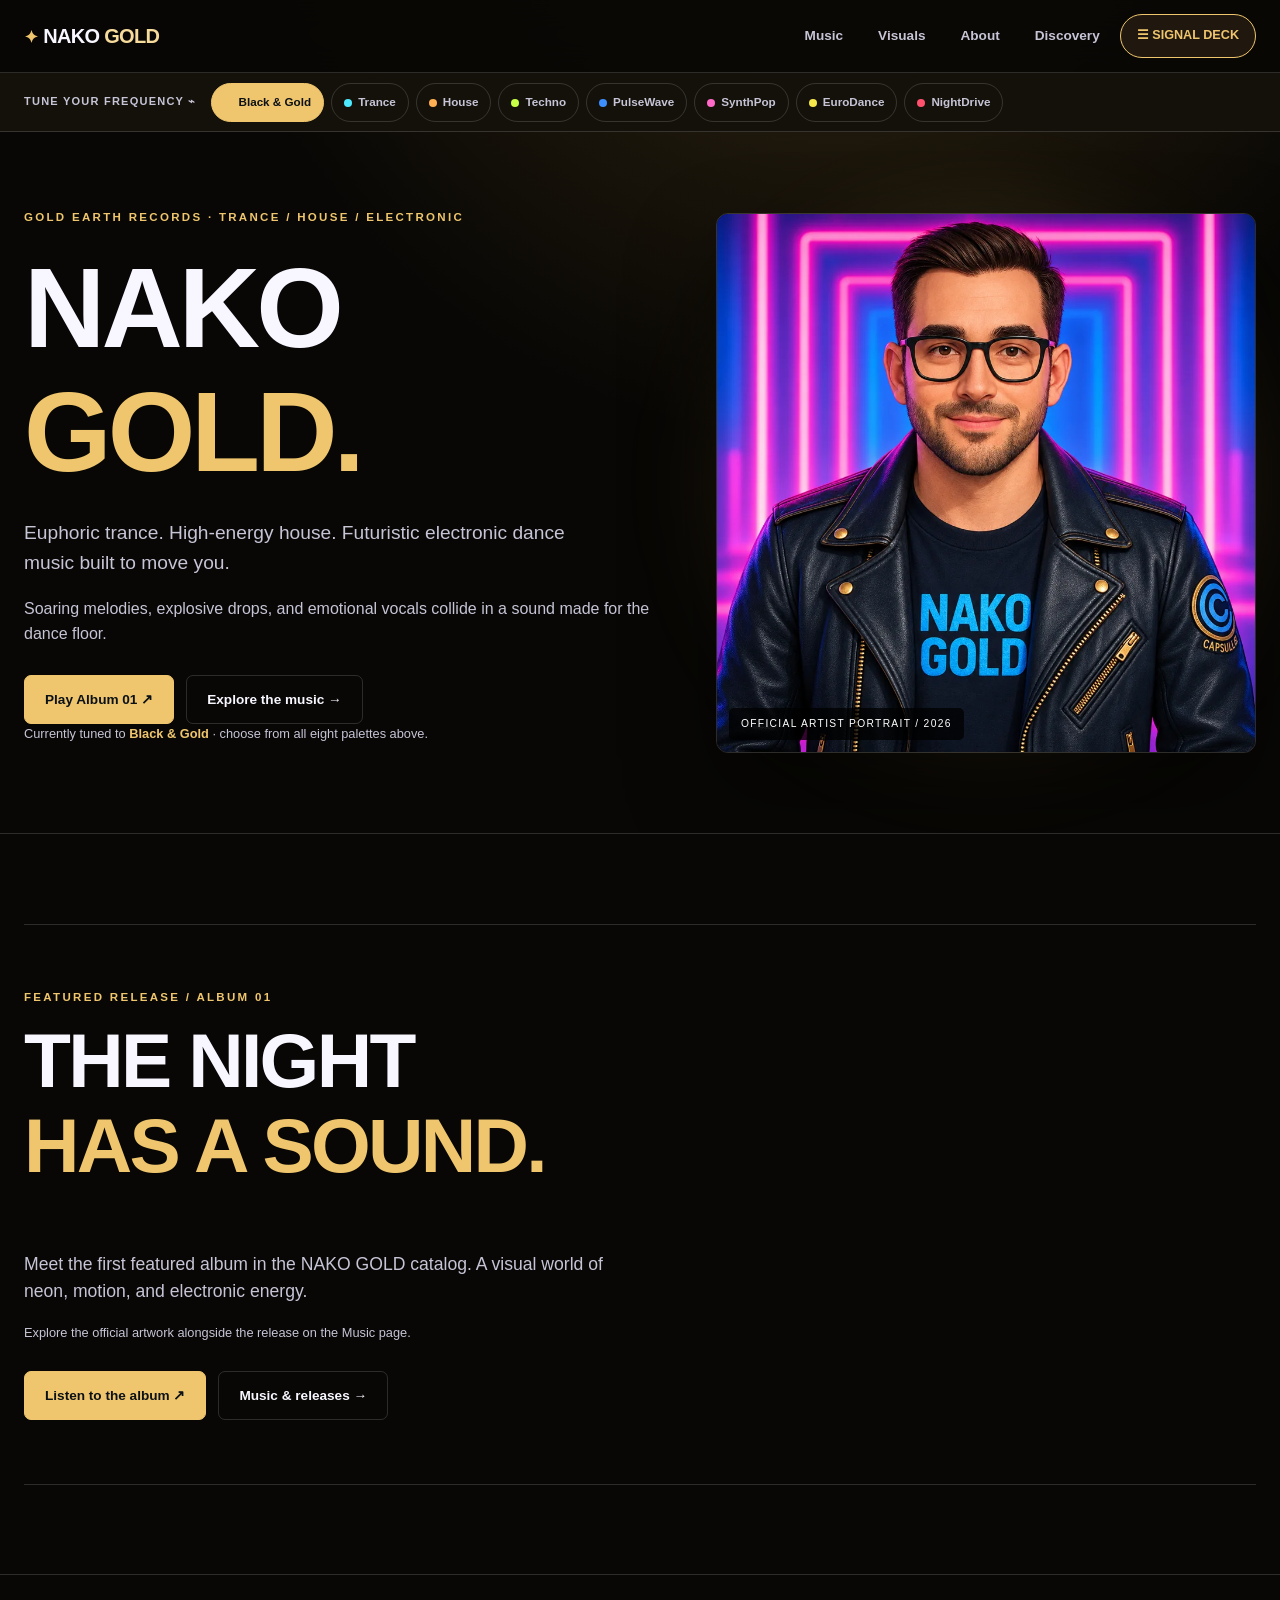
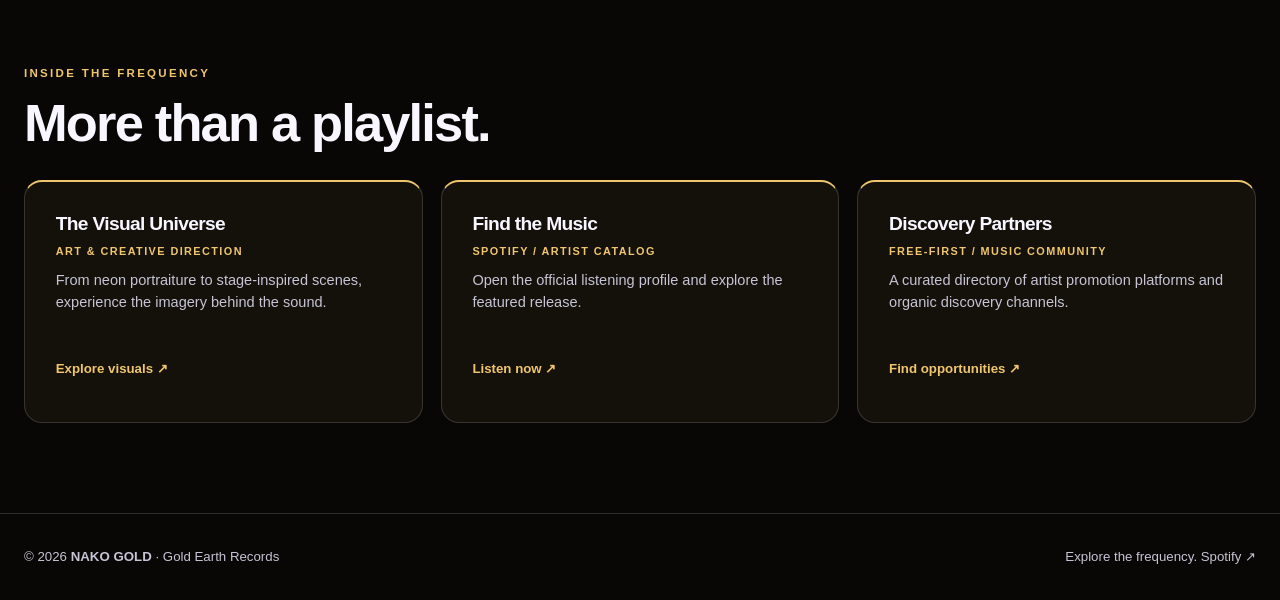
==== index.html @ 5522f454 "Fix V2 prior default theme migration on index.html" ====
<!doctype html><html lang="en" data-theme="gold"><head><meta charset="utf-8"><meta name="viewport" content="width=device-width,initial-scale=1"><meta name="theme-color" content="#070711"><meta name="description" content="Euphoric trance, high-energy house, and immersive electronic dance music from NAKO GOLD / Gold Earth Records. Listen to Album 01 and explore the artist."><meta name="author" content="NAKO GOLD · Gold Earth Records"><meta name="keywords" content="NAKO GOLD, electronic dance music, trance, house music, EDM, euphoric trance, dance music, Gold Earth Records"><title>NAKO GOLD | Trance, House & Electronic Dance Music</title><link rel="canonical" href="https://sukonik.github.io/nakogold/"><meta property="og:type" content="website"><meta property="og:site_name" content="NAKO GOLD"><meta property="og:title" content="NAKO GOLD | Trance, House & Electronic Dance Music"><meta property="og:description" content="Euphoric trance, high-energy house, and immersive electronic dance music from NAKO GOLD / Gold Earth Records. Listen to Album 01 and explore the artist."><meta property="og:image" content="https://sukonik.github.io/nakogold/assets/images/art/album-01-car.webp"><meta property="og:url" content="https://sukonik.github.io/nakogold/"><meta name="twitter:card" content="summary_large_image"><meta name="twitter:title" content="NAKO GOLD | Trance, House & Electronic Dance Music"><meta name="twitter:description" content="Euphoric trance, high-energy house, and immersive electronic dance music from NAKO GOLD / Gold Earth Records. Listen to Album 01 and explore the artist."><meta name="twitter:image" content="https://sukonik.github.io/nakogold/assets/images/art/album-01-car.webp"><link rel="icon" type="image/webp" href="assets/images/logos/nako-gold-24k.webp"><link rel="stylesheet" href="assets/site.css"><script>(function(){try{var t=localStorage.getItem("nako-theme");if(t==="trance"&&!localStorage.getItem("nako-gold-default-v201")){t="gold";localStorage.setItem("nako-theme","gold")}localStorage.setItem("nako-gold-default-v201","1");if(["gold","trance","house","techno","pulsewave","synthpop","eurodance","nightdrive"].includes(t))document.documentElement.dataset.theme=t}catch(e){}})();</script><script type="application/ld+json">{"@context":"https://schema.org","@type":"MusicGroup","name":"NAKO GOLD","alternateName":"Nako Gold","description":"NAKO GOLD blends euphoric trance, high-energy house, hard-hitting EDM, futuristic synths, explosive drops and emotional vocals.","genre":["Trance","House","Electronic Dance Music","Techno","Eurodance"],"url":"https://sukonik.github.io/nakogold/","image":"https://sukonik.github.io/nakogold/assets/images/nako-gold/artist-portrait.webp","sameAs":["https://open.spotify.com/artist/6n4s5S0cGiMsW4oJvIwU2L"]}</script><noscript><style>.frequency-bar,.deck-toggle{display:none!important}@media(max-width:730px){.header-inner{flex-wrap:wrap;padding:12px 0}.nav{display:flex!important;width:100%;justify-content:space-between;flex-wrap:wrap}.nav a{min-height:44px}}</style></noscript></head><body><a class="skip-link" href="#main">Skip to content</a><header class="header"><div class="container header-inner"><a class="brand" href="index.html" aria-label="Nako Gold home"><span class="brand-mark" aria-hidden="true">✦</span>NAKO <b>GOLD</b></a><nav class="nav" aria-label="Primary"><a href="music.html">Music</a><a href="visuals.html">Visuals</a><a href="about.html">About</a><a href="marketing.html">Discovery</a></nav><button class="deck-toggle" type="button" data-open-portal aria-label="Open Signal Deck site menu" aria-controls="signal-portal" aria-expanded="false">☰ <span class="hide-mobile">SIGNAL DECK</span><span class="sr-only"> menu</span></button></div></header><div class="frequency-bar"><div class="container frequency-inner"><span class="frequency-label">Tune your frequency <span aria-hidden="true">⌁</span></span><div class="theme-rail" role="group" aria-label="Choose music color theme"><button type="button" class="theme-choice" data-theme-choice="gold" aria-pressed="true" style="--swatch:#efc66d" title="Switch to Black & Gold color theme"><i aria-hidden="true"></i>Black & Gold</button><button type="button" class="theme-choice" data-theme-choice="trance" aria-pressed="false" style="--swatch:#4deaff" title="Switch to Trance color theme"><i aria-hidden="true"></i>Trance</button><button type="button" class="theme-choice" data-theme-choice="house" aria-pressed="false" style="--swatch:#ffb052" title="Switch to House color theme"><i aria-hidden="true"></i>House</button><button type="button" class="theme-choice" data-theme-choice="techno" aria-pressed="false" style="--swatch:#c6ff45" title="Switch to Techno color theme"><i aria-hidden="true"></i>Techno</button><button type="button" class="theme-choice" data-theme-choice="pulsewave" aria-pressed="false" style="--swatch:#3d8fff" title="Switch to PulseWave color theme"><i aria-hidden="true"></i>PulseWave</button><button type="button" class="theme-choice" data-theme-choice="synthpop" aria-pressed="false" style="--swatch:#ff69c8" title="Switch to SynthPop color theme"><i aria-hidden="true"></i>SynthPop</button><button type="button" class="theme-choice" data-theme-choice="eurodance" aria-pressed="false" style="--swatch:#f6e84b" title="Switch to EuroDance color theme"><i aria-hidden="true"></i>EuroDance</button><button type="button" class="theme-choice" data-theme-choice="nightdrive" aria-pressed="false" style="--swatch:#ff516e" title="Switch to NightDrive color theme"><i aria-hidden="true"></i>NightDrive</button></div></div></div>
<div class="portal" id="signal-portal" role="dialog" aria-modal="true" aria-hidden="true" aria-labelledby="portal-title" hidden><div class="container"><div class="portal-head"><span class="brand"><span class="brand-mark" aria-hidden="true">✦</span>NAKO <b>GOLD</b> <span class="smallcaps">/ Signal Deck</span></span><button type="button" class="portal-close" data-close-portal aria-label="Close site menu">✕</button></div><div class="portal-layout"><div><p class="kicker" id="portal-title">Select a destination</p><div class="portal-list"><a href="index.html"><span>01 /</span> Home</a><a href="music.html"><span>02 /</span> Music</a><a href="visuals.html"><span>03 /</span> Visuals</a><a href="about.html"><span>04 /</span> About</a><a href="marketing.html"><span>05 /</span> Discovery</a></div><p class="portal-theme-note">CURRENT FREQUENCY: <strong class="accent" data-current-theme>Black & Gold</strong> · choose another sound palette below.</p><div class="theme-rail" role="group" aria-label="Music color theme in menu"><button type="button" class="theme-choice" data-theme-choice="gold" aria-pressed="true" style="--swatch:#efc66d" title="Switch to Black & Gold color theme"><i aria-hidden="true"></i>Black & Gold</button><button type="button" class="theme-choice" data-theme-choice="trance" aria-pressed="false" style="--swatch:#4deaff" title="Switch to Trance color theme"><i aria-hidden="true"></i>Trance</button><button type="button" class="theme-choice" data-theme-choice="house" aria-pressed="false" style="--swatch:#ffb052" title="Switch to House color theme"><i aria-hidden="true"></i>House</button><button type="button" class="theme-choice" data-theme-choice="techno" aria-pressed="false" style="--swatch:#c6ff45" title="Switch to Techno color theme"><i aria-hidden="true"></i>Techno</button><button type="button" class="theme-choice" data-theme-choice="pulsewave" aria-pressed="false" style="--swatch:#3d8fff" title="Switch to PulseWave color theme"><i aria-hidden="true"></i>PulseWave</button><button type="button" class="theme-choice" data-theme-choice="synthpop" aria-pressed="false" style="--swatch:#ff69c8" title="Switch to SynthPop color theme"><i aria-hidden="true"></i>SynthPop</button><button type="button" class="theme-choice" data-theme-choice="eurodance" aria-pressed="false" style="--swatch:#f6e84b" title="Switch to EuroDance color theme"><i aria-hidden="true"></i>EuroDance</button><button type="button" class="theme-choice" data-theme-choice="nightdrive" aria-pressed="false" style="--swatch:#ff516e" title="Switch to NightDrive color theme"><i aria-hidden="true"></i>NightDrive</button></div></div><aside class="portal-feature" aria-label="Featured album"><div class="portal-feature-body"><span class="kicker">Now featured / Album 01</span><p>Electronic intensity. Night-drive atmosphere.</p><a href="https://open.spotify.com/album/5E4aD14AQmhQ1mmQZN985G" target="_blank" rel="noopener noreferrer" class="button primary">Listen on Spotify ↗</a></div></aside></div></div></div><main id="main"><section class="hero"><div class="container hero-inner"><div><p class="kicker">Gold Earth Records · Trance / House / Electronic</p><h1>NAKO <span>GOLD.</span></h1><p class="lede">Euphoric trance. High-energy house. Futuristic electronic dance music built to move you.</p><p>Soaring melodies, explosive drops, and emotional vocals collide in a sound made for the dance floor.</p><div class="btn-row"><a class="button primary" href="https://open.spotify.com/album/5E4aD14AQmhQ1mmQZN985G" target="_blank" rel="noopener noreferrer">Play Album 01 ↗</a><a class="button secondary" href="music.html">Explore the music →</a></div><p class="fineprint">Currently tuned to <strong class="accent" data-current-theme>Trance</strong> · choose from all eight palettes above.</p></div><div class="hero-art"><img src="assets/images/nako-gold/artist-portrait.webp" alt="Primary NAKO GOLD artist portrait wearing a dark leather jacket and blue NAKO GOLD shirt, framed by pink-and-blue neon" width="920" height="920" fetchpriority="high"><span class="photo-caption">Official artist portrait / 2026</span></div></div></section>
<section class="section"><div class="container"><div class="feature-release feature-release--editorial"><div class="copy"><p class="kicker">Featured release / Album 01</p><h2>THE NIGHT<br><span class="accent">HAS A SOUND.</span></h2><p class="lede">Meet the first featured album in the NAKO GOLD catalog. A visual world of neon, motion, and electronic energy.</p><p class="fineprint">Explore the official artwork alongside the release on the Music page.</p><div class="btn-row"><a class="button primary" href="https://open.spotify.com/album/5E4aD14AQmhQ1mmQZN985G" target="_blank" rel="noopener noreferrer">Listen to the album ↗</a><a class="button secondary" href="music.html">Music & releases →</a></div></div></div></div></section>
<section class="section section-rule"><div class="container"><div class="section-header"><div><p class="kicker">Inside the frequency</p><h2>More than a playlist.</h2></div></div><div class="grid"><article class="card card--editorial"><div class="card-body"><h3>The Visual Universe</h3><span class="status">Art & creative direction</span><p>From neon portraiture to stage-inspired scenes, experience the imagery behind the sound.</p><a class="link" href="visuals.html">Explore visuals ↗</a></div></article><article class="card card--editorial"><div class="card-body"><h3>Find the Music</h3><span class="status">Spotify / Artist catalog</span><p>Open the official listening profile and explore the featured release.</p><a class="link" href="music.html">Listen now ↗</a></div></article><article class="card card--editorial"><div class="card-body"><h3>Discovery Partners</h3><span class="status">Free-first / Music community</span><p>A curated directory of artist promotion platforms and organic discovery channels.</p><a class="link" href="marketing.html">Find opportunities ↗</a></div></article></div></div></section></main><footer class="footer"><div class="container footer-inner"><span>© 2026 <strong>NAKO GOLD</strong> · Gold Earth Records</span><span>Explore the frequency. <a href="https://open.spotify.com/artist/6n4s5S0cGiMsW4oJvIwU2L" target="_blank" rel="noopener noreferrer">Spotify ↗</a></span></div></footer><script defer src="assets/site.js"></script></body></html>
---- assets/site.css ----
/* NAKO GOLD V2 · GOLD EARTH RECORDS · THE FREQUENCY DECK */
:root{color-scheme:dark;--bg:#080705;--surface:#14110b;--surface2:#20180f;--text:#f8f7ff;--muted:#c6c4d5;--line:rgba(255,255,255,.15);--accent:#efc66d;--secondary:#be923c;--glow:rgba(234,180,76,.20);--warm:#f7db9c;--max:1260px;--radius:18px;--font:Helvetica,Arial,sans-serif}
html[data-theme=gold]{--bg:#080705;--surface:#14110b;--surface2:#20180f;--accent:#efc66d;--secondary:#be923c;--glow:rgba(234,180,76,.20);--warm:#f7db9c}
html[data-theme=trance]{--bg:#070711;--surface:#121326;--surface2:#1a1532;--accent:#4deaff;--secondary:#a667ff;--glow:rgba(77,234,255,.22);--warm:#e6bd6a}
html[data-theme=house]{--bg:#120c0c;--surface:#201512;--surface2:#291914;--accent:#ffb052;--secondary:#ff647b;--glow:rgba(255,145,65,.24);--warm:#ffc977}
html[data-theme=techno]{--bg:#080d09;--surface:#101b13;--surface2:#142419;--accent:#c6ff45;--secondary:#49df99;--glow:rgba(176,255,55,.18);--warm:#ecf9a0}
html[data-theme=pulsewave]{--bg:#070b16;--surface:#111c30;--surface2:#14243b;--accent:#3d8fff;--secondary:#ff3bd1;--glow:rgba(57,130,255,.23);--warm:#7aafff}
html[data-theme=synthpop]{--bg:#170c1a;--surface:#24142d;--surface2:#341a3a;--accent:#ff69c8;--secondary:#8dd7ff;--glow:rgba(255,90,195,.22);--warm:#ffc1dc}
html[data-theme=eurodance]{--bg:#070b1e;--surface:#111936;--surface2:#152048;--accent:#f6e84b;--secondary:#557aff;--glow:rgba(246,232,75,.18);--warm:#ffe477}
html[data-theme=nightdrive]{--bg:#090712;--surface:#171020;--surface2:#26152a;--accent:#ff516e;--secondary:#a47cff;--glow:rgba(255,62,103,.20);--warm:#ffc4b1}
*{box-sizing:border-box}html{scroll-behavior:smooth;-webkit-text-size-adjust:100%}body{margin:0;background:radial-gradient(ellipse 70% 42% at 65% -10%,var(--glow),transparent 72%),var(--bg);color:var(--text);font:16px/1.55 var(--font);min-width:0}button,input{font:inherit}button{cursor:pointer}a{color:inherit;text-decoration:none}img{max-width:100%;height:auto;display:block}p,h1,h2,h3{margin-top:0}p{color:var(--muted)}h1,h2,h3{letter-spacing:-.035em;line-height:1.1}h1{font-size:clamp(3.2rem,8vw,7.6rem);font-weight:800;margin-bottom:22px}h2{font-size:clamp(1.9rem,4.1vw,3.6rem)}h3{font-size:1.2rem}::selection{background:var(--accent);color:var(--bg)}:focus-visible{outline:3px solid var(--accent);outline-offset:4px}.container{width:min(calc(100% - 48px),var(--max));margin-inline:auto}.skip-link{position:fixed;left:12px;top:-120px;background:var(--accent);color:#080812;padding:12px;z-index:100}.skip-link:focus{top:12px}.smallcaps,.kicker{color:var(--accent);text-transform:uppercase;letter-spacing:.20em;font-size:.72rem;font-weight:800}.gold{color:var(--warm)}.accent{color:var(--accent)}.muted{color:var(--muted)}.sr-only{position:absolute;width:1px;height:1px;overflow:hidden;clip-path:inset(50%);white-space:nowrap}
.header{position:sticky;top:0;z-index:30;background:color-mix(in srgb,var(--bg) 91%,transparent);backdrop-filter:blur(16px);border-bottom:1px solid var(--line)}.header-inner{min-height:72px;display:flex;align-items:center;justify-content:space-between;gap:20px}.brand{font-size:1.25rem;letter-spacing:-.035em;font-weight:850;white-space:nowrap}.brand-mark{color:var(--accent);font-size:1.08rem;margin-right:6px}.brand b{color:var(--warm)}.nav{display:flex;gap:clamp(15px,2.8vw,35px);align-items:center;margin-left:auto}.nav a{color:var(--muted);font-size:.85rem;font-weight:650;min-height:44px;display:inline-flex;align-items:center}.nav a[aria-current=page],.nav a:hover{color:var(--accent)}.deck-toggle{border:1px solid var(--accent);background:var(--surface2);color:var(--accent);padding:10px 16px;border-radius:999px;font-size:.79rem;font-weight:800;min-height:44px;white-space:nowrap}.deck-toggle:hover{background:var(--accent);color:#091019}.frequency-bar{border-bottom:1px solid var(--line);background:var(--surface)}.frequency-inner{display:flex;gap:14px;align-items:center;min-height:58px}.frequency-label{font-size:.69rem;letter-spacing:.11em;text-transform:uppercase;color:var(--muted);font-weight:750;white-space:nowrap}.theme-rail{display:flex;gap:7px;overflow-x:auto;min-width:0;scrollbar-width:thin;padding:8px 1px}.theme-choice{border:1px solid var(--line);background:transparent;color:var(--muted);font-size:.73rem;font-weight:700;padding:8px 12px;min-height:39px;border-radius:999px;white-space:nowrap}.theme-choice:hover{color:var(--text);border-color:var(--accent)}.theme-choice[aria-pressed=true]{background:var(--accent);color:#0d1115;border-color:var(--accent)}.theme-choice i{display:inline-block;width:8px;height:8px;border-radius:100%;background:var(--swatch);margin-right:6px;vertical-align:middle}
.portal[hidden]{display:none!important}.portal{position:fixed;inset:0;z-index:60;background:var(--bg);overflow:auto}.portal-head{display:flex;align-items:center;justify-content:space-between;min-height:79px;border-bottom:1px solid var(--line)}.portal-close{background:var(--surface2);color:var(--accent);border:1px solid var(--line);border-radius:999px;min-width:44px;min-height:44px}.portal-layout{display:grid;grid-template-columns:minmax(0,1.45fr) minmax(260px,.8fr);gap:clamp(30px,7vw,110px);padding:clamp(32px,6vw,85px) 0}.portal-list{display:grid;gap:4px}.portal-list a{display:flex;align-items:baseline;gap:15px;padding:12px 0;border-bottom:1px solid var(--line);font-weight:850;font-size:clamp(2rem,4.1vw,3.8rem);line-height:1.22;letter-spacing:-.045em}.portal-list a span{font-size:.7rem;letter-spacing:.06em;color:var(--accent)}.portal-list a:hover{color:var(--accent)}.portal-feature{border:1px solid var(--line);background:var(--surface);border-radius:var(--radius);overflow:hidden}.portal-feature img{width:100%;aspect-ratio:1;object-fit:cover}.portal-feature-body{padding:18px}.portal-feature-body p{font-size:.9rem;margin:5px 0 10px}.portal-theme-note{font-size:.8rem;margin:22px 0}.portal[aria-hidden=false] .portal-list{animation:arrive .3s ease both}body.portal-open{overflow:hidden}
.hero{position:relative;overflow:hidden;border-bottom:1px solid var(--line)}.hero-inner{display:grid;grid-template-columns:minmax(0,1fr) minmax(280px,.86fr);align-items:center;min-height:660px;gap:clamp(24px,5vw,70px);padding:clamp(45px,6vw,85px) 0}.hero h1{font-size:clamp(4rem,8.8vw,8.1rem);margin:20px 0 24px;text-transform:uppercase}.hero h1 span{display:block;color:var(--accent)}.hero p.lede{font-size:clamp(1.05rem,1.5vw,1.25rem);max-width:590px}.hero-art{position:relative;max-width:555px;width:100%;margin-left:auto;isolation:isolate}.hero-art:before{content:"";position:absolute;inset:5%;border-radius:50%;filter:blur(55px);background:var(--glow);z-index:-1}.hero-art img{aspect-ratio:1/1;object-fit:cover;width:100%;border-radius:12px;box-shadow:0 38px 90px rgba(0,0,0,.42);border:1px solid var(--line)}.hero-art .photo-caption{position:absolute;bottom:13px;left:13px;background:rgba(0,0,0,.77);padding:8px 12px;border-radius:5px;font-size:.64rem;letter-spacing:.13em;text-transform:uppercase;color:#fff}.btn-row{display:flex;flex-wrap:wrap;gap:12px;margin-top:28px}.button{display:inline-flex;justify-content:center;align-items:center;gap:9px;padding:13px 20px;min-height:48px;border:1px solid var(--line);border-radius:7px;font-size:.85rem;font-weight:800}.button.primary{background:var(--accent);border-color:var(--accent);color:#0b1117}.button.primary:hover{filter:brightness(1.13)}.button.secondary:hover{border-color:var(--accent);color:var(--accent)}
.section{padding:clamp(55px,7vw,104px) 0}.section-rule{border-top:1px solid var(--line)}.section-header{display:flex;align-items:end;justify-content:space-between;gap:20px;margin-bottom:28px}.section-header h2{margin:7px 0 0}.lede{max-width:690px;color:var(--muted);font-size:1.1rem}.grid{display:grid;grid-template-columns:repeat(3,minmax(0,1fr));gap:18px}.card{background:var(--surface);border:1px solid var(--line);border-radius:var(--radius);overflow:hidden;min-width:0;display:flex;flex-direction:column;transition:transform .18s,border-color .18s}.card:hover{transform:translateY(-3px);border-color:var(--accent)}.card img{width:100%;aspect-ratio:4/3;object-fit:cover}.card-body{padding:22px;display:flex;flex-direction:column;gap:9px;flex:1}.card h3{margin:0}.card .status{font-size:.68rem;color:var(--accent);letter-spacing:.13em;text-transform:uppercase;font-weight:800}.card p{font-size:.91rem;margin:0;flex:1}.card a.link{display:inline-flex;align-items:center;color:var(--accent);font-size:.83rem;min-height:44px;font-weight:800;margin-top:8px}.feature-release{display:grid;grid-template-columns:minmax(250px,.9fr) minmax(0,1.1fr);gap:clamp(23px,6vw,75px);align-items:center}.feature-release>img{width:100%;aspect-ratio:1;object-fit:cover;border-radius:12px;border:1px solid var(--line)}.feature-release .copy h2{font-size:clamp(2.6rem,6vw,5rem)}.feature-release .copy p{max-width:600px}.tag{display:inline-block;font-size:.67rem;color:var(--accent);text-transform:uppercase;letter-spacing:.18em;font-weight:850}.page-hero{padding:clamp(65px,8vw,115px) 0 clamp(55px,6vw,85px);border-bottom:1px solid var(--line)}.page-hero h1{font-size:clamp(3rem,7vw,6.1rem);max-width:930px}.visual-grid{display:grid;grid-template-columns:repeat(3,minmax(0,1fr));gap:17px}.visual{margin:0;min-width:0}.visual img{width:100%;aspect-ratio:1;object-fit:cover;border-radius:12px;border:1px solid var(--line);transition:border-color .18s}.visual img:hover{border-color:var(--accent)}.visual figcaption{font-size:.81rem;color:var(--muted);padding:12px 3px}.visual.wide{grid-column:span 2}.visual.wide img{aspect-ratio:16/9}.split{display:grid;grid-template-columns:1fr 1fr;align-items:center;gap:clamp(25px,6vw,80px)}.split img{width:100%;object-fit:cover;border:1px solid var(--line);border-radius:12px}.callout{border:1px solid var(--line);background:var(--surface2);padding:20px;border-radius:12px;color:var(--muted);margin-top:23px}.filters{display:flex;gap:7px;overflow-x:auto;scrollbar-width:thin;padding:7px 0 17px}.filter{border:1px solid var(--line);color:var(--muted);border-radius:999px;background:var(--surface);white-space:nowrap;min-height:44px;padding:8px 17px;font-size:.82rem;font-weight:760}.filter[aria-pressed=true]{color:#06131a;background:var(--accent);border-color:var(--accent)}.directory .card img{display:none}.directory .card-body{min-height:230px}.embed-wrap{max-width:810px}.embed-wrap iframe{border:0;border-radius:13px;width:100%;height:352px;background:var(--surface)}.fineprint{font-size:.8rem;color:var(--muted)}.footer{border-top:1px solid var(--line);padding:33px 0;color:var(--muted);font-size:.83rem}.footer-inner{display:flex;justify-content:space-between;gap:15px;flex-wrap:wrap}.footer a:hover{color:var(--accent)}
@keyframes arrive{from{opacity:0;transform:translateY(12px)}to{opacity:1;transform:none}}
@media(max-width:1050px){.hero-inner{min-height:580px;grid-template-columns:minmax(0,1fr) minmax(250px,.8fr)}.hero h1{font-size:clamp(3.6rem,8vw,6rem)}.grid{grid-template-columns:repeat(2,minmax(0,1fr))}.nav{gap:16px}}
@media(max-width:730px){.container{width:min(calc(100% - 34px),var(--max))}.header-inner{min-height:65px}.nav{display:none}.deck-toggle{padding:10px 12px}.frequency-inner{display:block;padding-top:7px}.frequency-label{display:block;padding-top:2px}.theme-rail{padding:6px 0 11px}.portal-layout{grid-template-columns:1fr;gap:25px}.portal-feature{display:grid;grid-template-columns:120px 1fr}.portal-feature img{height:100%;aspect-ratio:1}.portal-list a{font-size:clamp(1.85rem,8vw,3rem)}.hero-inner{min-height:unset;grid-template-columns:1fr;gap:35px}.hero-art{width:min(100%,480px);margin:0 auto}.hero h1{font-size:clamp(3.8rem,12.5vw,6.7rem)}.section{padding:61px 0}.feature-release{grid-template-columns:1fr}.feature-release>img{max-width:580px}.split{grid-template-columns:1fr}.visual-grid{grid-template-columns:repeat(2,minmax(0,1fr))}.visual.wide{grid-column:span 2}}
@media(max-width:480px){.grid{grid-template-columns:1fr}.visual-grid{grid-template-columns:1fr}.visual.wide{grid-column:span 1}.visual.wide img{aspect-ratio:1}.hero h1{font-size:clamp(3.3rem,13vw,5rem)}.brand{font-size:1.1rem}.portal-feature{grid-template-columns:100px 1fr}.portal-feature-body{padding:11px}.portal-feature-body p{display:none}.section-header{align-items:start}.header-inner{gap:8px}.frequency-label{font-size:.63rem}}
@media(prefers-reduced-motion:reduce){*,*:before,*:after{scroll-behavior:auto!important;animation:none!important;transition:none!important}.card:hover{transform:none}}
/* V2.0.1 editorial presentation — purposeful photography, restrained text-first surfaces. */
.portal-layout{grid-template-columns:minmax(0,1.35fr) minmax(240px,.62fr)}
.portal-feature{align-self:start;border-top:2px solid var(--accent)}
.portal-feature-body{padding:clamp(20px,3vw,38px)}
.portal-feature-body .button{margin-top:12px}
.feature-release.feature-release--editorial{display:block;border-top:1px solid var(--line);border-bottom:1px solid var(--line);padding:clamp(24px,5vw,72px) 0}
.feature-release.feature-release--editorial .copy{max-width:850px}
.card.card--editorial{border-top:2px solid var(--accent)}
.card.card--editorial .card-body{padding:clamp(22px,2.4vw,32px);min-height:240px}
@media(max-width:730px){.portal-layout{grid-template-columns:1fr}.portal-feature{display:block;max-width:100%}.portal-feature-body{padding:18px}}
@media(max-width:480px){.portal-feature{display:block}.portal-feature-body p{display:block}}
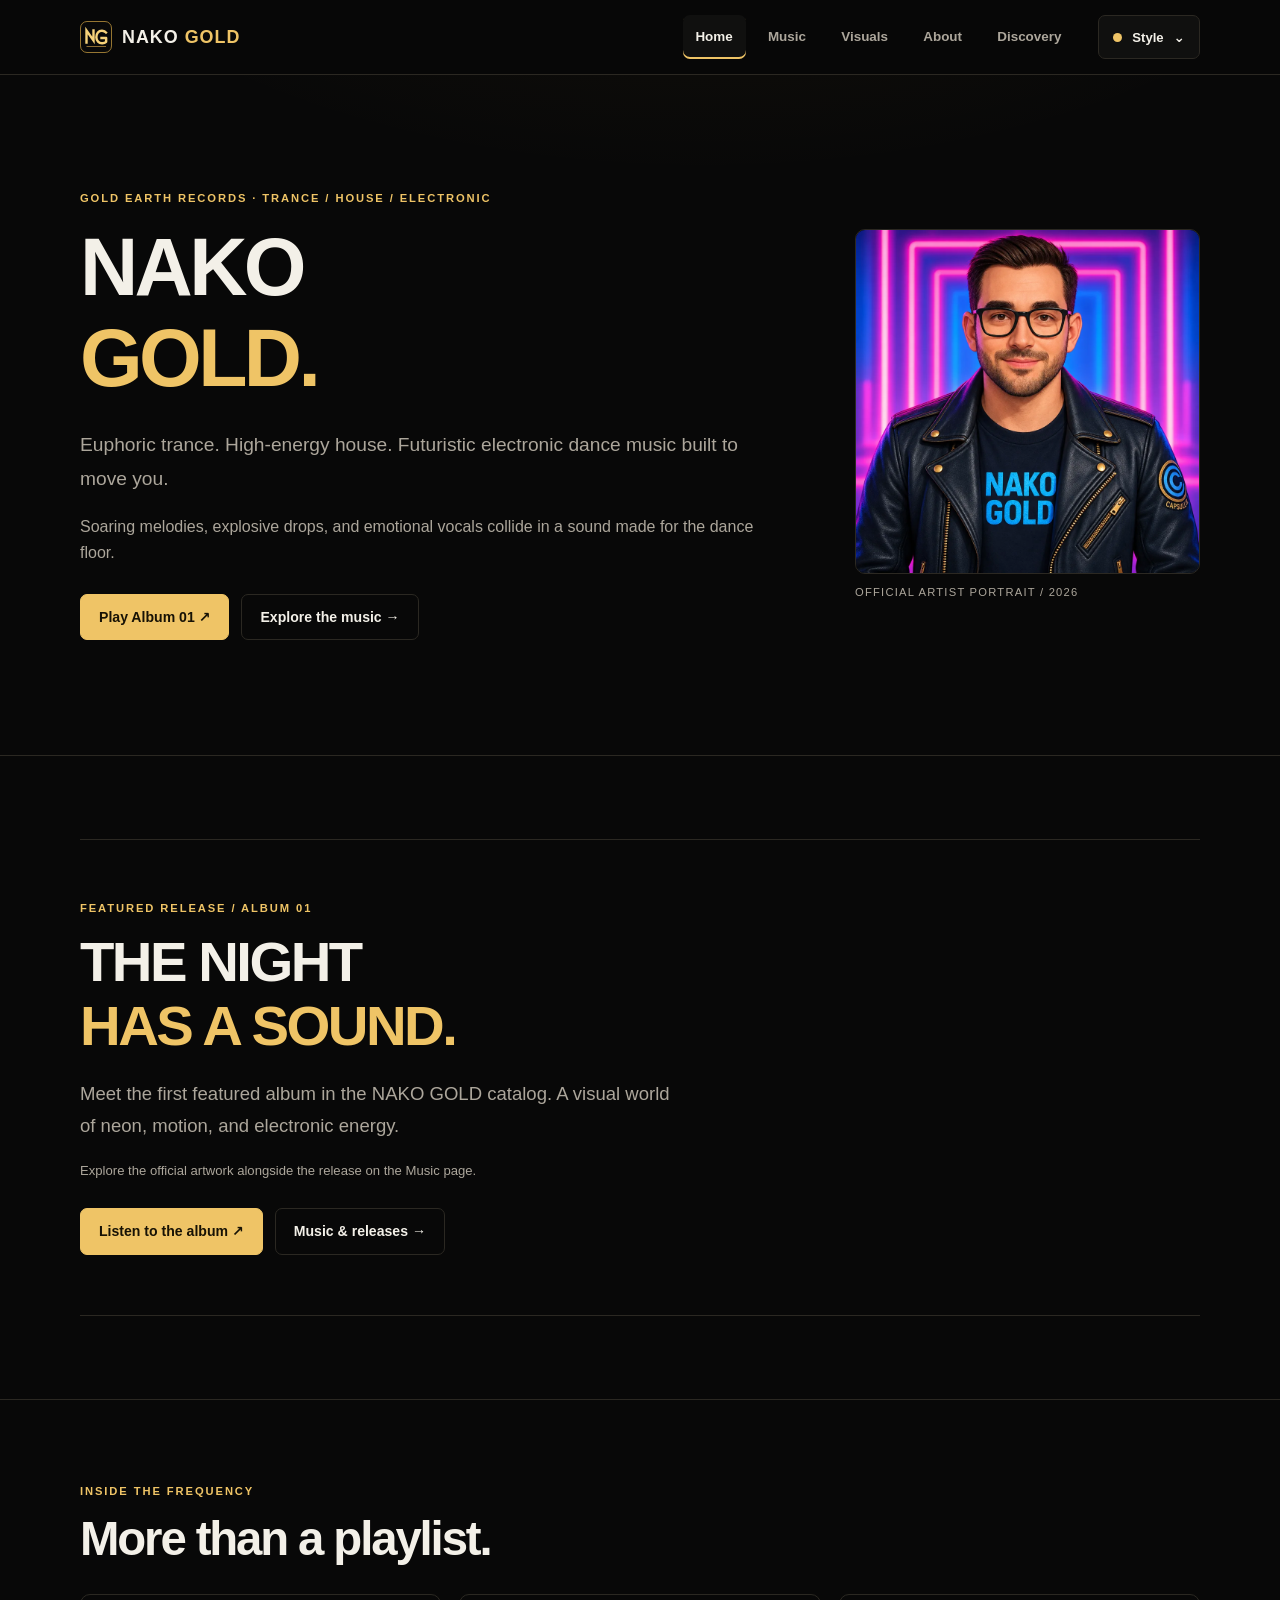
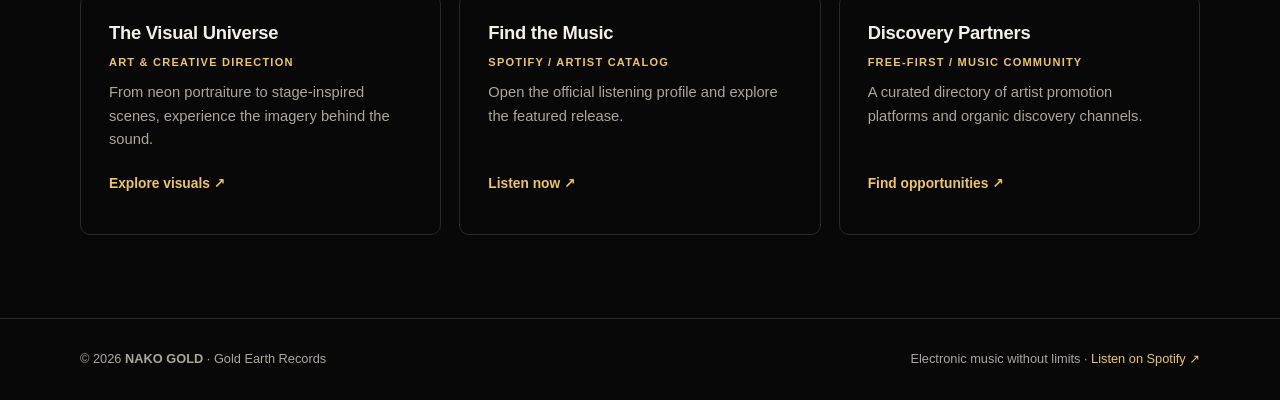
==== commit 511f5e41: "V3: replace navigation with clean header and Style menu on index.html" ====
--- a/index.html
+++ b/index.html
@@ -1,4 +1,3 @@
-<!doctype html><html lang="en" data-theme="gold"><head><meta charset="utf-8"><meta name="viewport" content="width=device-width,initial-scale=1"><meta name="theme-color" content="#070711"><meta name="description" content="Euphoric trance, high-energy house, and immersive electronic dance music from NAKO GOLD / Gold Earth Records. Listen to Album 01 and explore the artist."><meta name="author" content="NAKO GOLD · Gold Earth Records"><meta name="keywords" content="NAKO GOLD, electronic dance music, trance, house music, EDM, euphoric trance, dance music, Gold Earth Records"><title>NAKO GOLD | Trance, House & Electronic Dance Music</title><link rel="canonical" href="https://sukonik.github.io/nakogold/"><meta property="og:type" content="website"><meta property="og:site_name" content="NAKO GOLD"><meta property="og:title" content="NAKO GOLD | Trance, House & Electronic Dance Music"><meta property="og:description" content="Euphoric trance, high-energy house, and immersive electronic dance music from NAKO GOLD / Gold Earth Records. Listen to Album 01 and explore the artist."><meta property="og:image" content="https://sukonik.github.io/nakogold/assets/images/art/album-01-car.webp"><meta property="og:url" content="https://sukonik.github.io/nakogold/"><meta name="twitter:card" content="summary_large_image"><meta name="twitter:title" content="NAKO GOLD | Trance, House & Electronic Dance Music"><meta name="twitter:description" content="Euphoric trance, high-energy house, and immersive electronic dance music from NAKO GOLD / Gold Earth Records. Listen to Album 01 and explore the artist."><meta name="twitter:image" content="https://sukonik.github.io/nakogold/assets/images/art/album-01-car.webp"><link rel="icon" type="image/webp" href="assets/images/logos/nako-gold-24k.webp"><link rel="stylesheet" href="assets/site.css"><script>(function(){try{var t=localStorage.getItem("nako-theme");if(t==="trance"&&!localStorage.getItem("nako-gold-default-v201")){t="gold";localStorage.setItem("nako-theme","gold")}localStorage.setItem("nako-gold-default-v201","1");if(["gold","trance","house","techno","pulsewave","synthpop","eurodance","nightdrive"].includes(t))document.documentElement.dataset.theme=t}catch(e){}})();</script><script type="application/ld+json">{"@context":"https://schema.org","@type":"MusicGroup","name":"NAKO GOLD","alternateName":"Nako Gold","description":"NAKO GOLD blends euphoric trance, high-energy house, hard-hitting EDM, futuristic synths, explosive drops and emotional vocals.","genre":["Trance","House","Electronic Dance Music","Techno","Eurodance"],"url":"https://sukonik.github.io/nakogold/","image":"https://sukonik.github.io/nakogold/assets/images/nako-gold/artist-portrait.webp","sameAs":["https://open.spotify.com/artist/6n4s5S0cGiMsW4oJvIwU2L"]}</script><noscript><style>.frequency-bar,.deck-toggle{display:none!important}@media(max-width:730px){.header-inner{flex-wrap:wrap;padding:12px 0}.nav{display:flex!important;width:100%;justify-content:space-between;flex-wrap:wrap}.nav a{min-height:44px}}</style></noscript></head><body><a class="skip-link" href="#main">Skip to content</a><header class="header"><div class="container header-inner"><a class="brand" href="index.html" aria-label="Nako Gold home"><span class="brand-mark" aria-hidden="true">✦</span>NAKO <b>GOLD</b></a><nav class="nav" aria-label="Primary"><a href="music.html">Music</a><a href="visuals.html">Visuals</a><a href="about.html">About</a><a href="marketing.html">Discovery</a></nav><button class="deck-toggle" type="button" data-open-portal aria-label="Open Signal Deck site menu" aria-controls="signal-portal" aria-expanded="false">☰ <span class="hide-mobile">SIGNAL DECK</span><span class="sr-only"> menu</span></button></div></header><div class="frequency-bar"><div class="container frequency-inner"><span class="frequency-label">Tune your frequency <span aria-hidden="true">⌁</span></span><div class="theme-rail" role="group" aria-label="Choose music color theme"><button type="button" class="theme-choice" data-theme-choice="gold" aria-pressed="true" style="--swatch:#efc66d" title="Switch to Black & Gold color theme"><i aria-hidden="true"></i>Black & Gold</button><button type="button" class="theme-choice" data-theme-choice="trance" aria-pressed="false" style="--swatch:#4deaff" title="Switch to Trance color theme"><i aria-hidden="true"></i>Trance</button><button type="button" class="theme-choice" data-theme-choice="house" aria-pressed="false" style="--swatch:#ffb052" title="Switch to House color theme"><i aria-hidden="true"></i>House</button><button type="button" class="theme-choice" data-theme-choice="techno" aria-pressed="false" style="--swatch:#c6ff45" title="Switch to Techno color theme"><i aria-hidden="true"></i>Techno</button><button type="button" class="theme-choice" data-theme-choice="pulsewave" aria-pressed="false" style="--swatch:#3d8fff" title="Switch to PulseWave color theme"><i aria-hidden="true"></i>PulseWave</button><button type="button" class="theme-choice" data-theme-choice="synthpop" aria-pressed="false" style="--swatch:#ff69c8" title="Switch to SynthPop color theme"><i aria-hidden="true"></i>SynthPop</button><button type="button" class="theme-choice" data-theme-choice="eurodance" aria-pressed="false" style="--swatch:#f6e84b" title="Switch to EuroDance color theme"><i aria-hidden="true"></i>EuroDance</button><button type="button" class="theme-choice" data-theme-choice="nightdrive" aria-pressed="false" style="--swatch:#ff516e" title="Switch to NightDrive color theme"><i aria-hidden="true"></i>NightDrive</button></div></div></div>
-<div class="portal" id="signal-portal" role="dialog" aria-modal="true" aria-hidden="true" aria-labelledby="portal-title" hidden><div class="container"><div class="portal-head"><span class="brand"><span class="brand-mark" aria-hidden="true">✦</span>NAKO <b>GOLD</b> <span class="smallcaps">/ Signal Deck</span></span><button type="button" class="portal-close" data-close-portal aria-label="Close site menu">✕</button></div><div class="portal-layout"><div><p class="kicker" id="portal-title">Select a destination</p><div class="portal-list"><a href="index.html"><span>01 /</span> Home</a><a href="music.html"><span>02 /</span> Music</a><a href="visuals.html"><span>03 /</span> Visuals</a><a href="about.html"><span>04 /</span> About</a><a href="marketing.html"><span>05 /</span> Discovery</a></div><p class="portal-theme-note">CURRENT FREQUENCY: <strong class="accent" data-current-theme>Black & Gold</strong> · choose another sound palette below.</p><div class="theme-rail" role="group" aria-label="Music color theme in menu"><button type="button" class="theme-choice" data-theme-choice="gold" aria-pressed="true" style="--swatch:#efc66d" title="Switch to Black & Gold color theme"><i aria-hidden="true"></i>Black & Gold</button><button type="button" class="theme-choice" data-theme-choice="trance" aria-pressed="false" style="--swatch:#4deaff" title="Switch to Trance color theme"><i aria-hidden="true"></i>Trance</button><button type="button" class="theme-choice" data-theme-choice="house" aria-pressed="false" style="--swatch:#ffb052" title="Switch to House color theme"><i aria-hidden="true"></i>House</button><button type="button" class="theme-choice" data-theme-choice="techno" aria-pressed="false" style="--swatch:#c6ff45" title="Switch to Techno color theme"><i aria-hidden="true"></i>Techno</button><button type="button" class="theme-choice" data-theme-choice="pulsewave" aria-pressed="false" style="--swatch:#3d8fff" title="Switch to PulseWave color theme"><i aria-hidden="true"></i>PulseWave</button><button type="button" class="theme-choice" data-theme-choice="synthpop" aria-pressed="false" style="--swatch:#ff69c8" title="Switch to SynthPop color theme"><i aria-hidden="true"></i>SynthPop</button><button type="button" class="theme-choice" data-theme-choice="eurodance" aria-pressed="false" style="--swatch:#f6e84b" title="Switch to EuroDance color theme"><i aria-hidden="true"></i>EuroDance</button><button type="button" class="theme-choice" data-theme-choice="nightdrive" aria-pressed="false" style="--swatch:#ff516e" title="Switch to NightDrive color theme"><i aria-hidden="true"></i>NightDrive</button></div></div><aside class="portal-feature" aria-label="Featured album"><div class="portal-feature-body"><span class="kicker">Now featured / Album 01</span><p>Electronic intensity. Night-drive atmosphere.</p><a href="https://open.spotify.com/album/5E4aD14AQmhQ1mmQZN985G" target="_blank" rel="noopener noreferrer" class="button primary">Listen on Spotify ↗</a></div></aside></div></div></div><main id="main"><section class="hero"><div class="container hero-inner"><div><p class="kicker">Gold Earth Records · Trance / House / Electronic</p><h1>NAKO <span>GOLD.</span></h1><p class="lede">Euphoric trance. High-energy house. Futuristic electronic dance music built to move you.</p><p>Soaring melodies, explosive drops, and emotional vocals collide in a sound made for the dance floor.</p><div class="btn-row"><a class="button primary" href="https://open.spotify.com/album/5E4aD14AQmhQ1mmQZN985G" target="_blank" rel="noopener noreferrer">Play Album 01 ↗</a><a class="button secondary" href="music.html">Explore the music →</a></div><p class="fineprint">Currently tuned to <strong class="accent" data-current-theme>Trance</strong> · choose from all eight palettes above.</p></div><div class="hero-art"><img src="assets/images/nako-gold/artist-portrait.webp" alt="Primary NAKO GOLD artist portrait wearing a dark leather jacket and blue NAKO GOLD shirt, framed by pink-and-blue neon" width="920" height="920" fetchpriority="high"><span class="photo-caption">Official artist portrait / 2026</span></div></div></section>
+<!doctype html><html lang="en" data-theme="gold"><head><meta charset="utf-8"><meta name="viewport" content="width=device-width,initial-scale=1"><meta name="theme-color" content="#080808"><meta name="description" content="Euphoric trance, high-energy house, and immersive electronic dance music from NAKO GOLD / Gold Earth Records. Listen to Album 01 and explore the artist."><meta name="author" content="NAKO GOLD · Gold Earth Records"><meta name="keywords" content="NAKO GOLD, electronic dance music, trance, house music, EDM, euphoric trance, dance music, Gold Earth Records"><title>NAKO GOLD | Trance, House & Electronic Dance Music</title><link rel="canonical" href="https://sukonik.github.io/nakogold/"><meta property="og:type" content="website"><meta property="og:site_name" content="NAKO GOLD"><meta property="og:title" content="NAKO GOLD | Trance, House & Electronic Dance Music"><meta property="og:description" content="Euphoric trance, high-energy house, and immersive electronic dance music from NAKO GOLD / Gold Earth Records. Listen to Album 01 and explore the artist."><meta property="og:image" content="https://sukonik.github.io/nakogold/assets/images/art/album-01-car.webp"><meta property="og:url" content="https://sukonik.github.io/nakogold/"><meta name="twitter:card" content="summary_large_image"><meta name="twitter:title" content="NAKO GOLD | Trance, House & Electronic Dance Music"><meta name="twitter:description" content="Euphoric trance, high-energy house, and immersive electronic dance music from NAKO GOLD / Gold Earth Records. Listen to Album 01 and explore the artist."><meta name="twitter:image" content="https://sukonik.github.io/nakogold/assets/images/art/album-01-car.webp"><link rel="icon" type="image/svg+xml" href="assets/favicon.svg"><link rel="apple-touch-icon" href="assets/images/logos/nako-gold-24k.webp"><link rel="stylesheet" href="css/v3-tokens.css"><link rel="stylesheet" href="css/v3-base.css"><link rel="stylesheet" href="css/v3-components.css"><link rel="stylesheet" href="css/v3-responsive.css"><script>try{const t=localStorage.getItem("nako-theme");if(["gold","trance","house","techno","pulsewave","synthpop","eurodance","nightdrive"].includes(t))document.documentElement.dataset.theme=t}catch(_){}</script><script type="application/ld+json">{"@context":"https://schema.org","@type":"MusicGroup","name":"NAKO GOLD","alternateName":"Nako Gold","description":"NAKO GOLD blends euphoric trance, high-energy house, hard-hitting EDM, futuristic synths, explosive drops and emotional vocals.","genre":["Trance","House","Electronic Dance Music","Techno","Eurodance"],"url":"https://sukonik.github.io/nakogold/","image":"https://sukonik.github.io/nakogold/assets/images/nako-gold/artist-portrait.webp","sameAs":["https://open.spotify.com/artist/6n4s5S0cGiMsW4oJvIwU2L"]}</script><noscript><style>@media(max-width:850px){.mobile-panel[hidden]{display:block!important;position:static}.mobile-style{display:none}.menu-toggle{display:none!important}}</style></noscript></head><body><a class="skip-link" href="#main">Skip to content</a><header class="site-header"><div class="container nav-shell"><a class="brand" href="index.html" aria-label="NAKO GOLD home"><img src="assets/favicon.svg" width="32" height="32" alt=""><span>NAKO <strong>GOLD</strong></span></a><nav class="primary-nav" aria-label="Primary"><a href="index.html" aria-current="page">Home</a><a href="music.html">Music</a><a href="visuals.html">Visuals</a><a href="about.html">About</a><a href="marketing.html">Discovery</a></nav><div class="header-controls"><div class="style-wrap"><button type="button" class="style-toggle" data-style-toggle aria-label="Select site style" aria-controls="style-options" aria-expanded="false"><span class="style-dot" aria-hidden="true"></span><span>Style</span><span class="chevron" aria-hidden="true">⌄</span></button><div class="style-popover" id="style-options" hidden><p class="menu-eyebrow">Style · <span data-style-current>Black & Gold</span></p><div class="style-options" role="group" aria-label="Music color styles"><button type="button" class="theme-option" data-theme-choice="gold" aria-pressed="true" style="--swatch:#efc466"><span class="swatch" aria-hidden="true"></span><span>Black & Gold</span><span class="picked" aria-hidden="true">✓</span></button><button type="button" class="theme-option" data-theme-choice="trance" aria-pressed="false" style="--swatch:#69dcff"><span class="swatch" aria-hidden="true"></span><span>Trance</span><span class="picked" aria-hidden="true">✓</span></button><button type="button" class="theme-option" data-theme-choice="house" aria-pressed="false" style="--swatch:#ffb876"><span class="swatch" aria-hidden="true"></span><span>House</span><span class="picked" aria-hidden="true">✓</span></button><button type="button" class="theme-option" data-theme-choice="techno" aria-pressed="false" style="--swatch:#c8ff62"><span class="swatch" aria-hidden="true"></span><span>Techno</span><span class="picked" aria-hidden="true">✓</span></button><button type="button" class="theme-option" data-theme-choice="pulsewave" aria-pressed="false" style="--swatch:#83a9ff"><span class="swatch" aria-hidden="true"></span><span>PulseWave</span><span class="picked" aria-hidden="true">✓</span></button><button type="button" class="theme-option" data-theme-choice="synthpop" aria-pressed="false" style="--swatch:#ff8bdb"><span class="swatch" aria-hidden="true"></span><span>SynthPop</span><span class="picked" aria-hidden="true">✓</span></button><button type="button" class="theme-option" data-theme-choice="eurodance" aria-pressed="false" style="--swatch:#ffdf62"><span class="swatch" aria-hidden="true"></span><span>EuroDance</span><span class="picked" aria-hidden="true">✓</span></button><button type="button" class="theme-option" data-theme-choice="nightdrive" aria-pressed="false" style="--swatch:#ff7894"><span class="swatch" aria-hidden="true"></span><span>NightDrive</span><span class="picked" aria-hidden="true">✓</span></button></div></div></div><button type="button" class="menu-toggle" data-menu-toggle aria-label="Open navigation menu" aria-controls="mobile-menu" aria-expanded="false"><span class="burger" aria-hidden="true"><i></i><i></i><i></i></span></button></div></div><div id="mobile-menu" class="mobile-panel" hidden><div class="container"><nav class="mobile-nav" aria-label="Mobile"><a href="index.html" aria-current="page">Home</a><a href="music.html">Music</a><a href="visuals.html">Visuals</a><a href="about.html">About</a><a href="marketing.html">Discovery</a></nav><div class="mobile-style"><p class="menu-eyebrow">Style</p><div class="style-options" role="group" aria-label="Music color styles"><button type="button" class="theme-option" data-theme-choice="gold" aria-pressed="true" style="--swatch:#efc466"><span class="swatch" aria-hidden="true"></span><span>Black & Gold</span><span class="picked" aria-hidden="true">✓</span></button><button type="button" class="theme-option" data-theme-choice="trance" aria-pressed="false" style="--swatch:#69dcff"><span class="swatch" aria-hidden="true"></span><span>Trance</span><span class="picked" aria-hidden="true">✓</span></button><button type="button" class="theme-option" data-theme-choice="house" aria-pressed="false" style="--swatch:#ffb876"><span class="swatch" aria-hidden="true"></span><span>House</span><span class="picked" aria-hidden="true">✓</span></button><button type="button" class="theme-option" data-theme-choice="techno" aria-pressed="false" style="--swatch:#c8ff62"><span class="swatch" aria-hidden="true"></span><span>Techno</span><span class="picked" aria-hidden="true">✓</span></button><button type="button" class="theme-option" data-theme-choice="pulsewave" aria-pressed="false" style="--swatch:#83a9ff"><span class="swatch" aria-hidden="true"></span><span>PulseWave</span><span class="picked" aria-hidden="true">✓</span></button><button type="button" class="theme-option" data-theme-choice="synthpop" aria-pressed="false" style="--swatch:#ff8bdb"><span class="swatch" aria-hidden="true"></span><span>SynthPop</span><span class="picked" aria-hidden="true">✓</span></button><button type="button" class="theme-option" data-theme-choice="eurodance" aria-pressed="false" style="--swatch:#ffdf62"><span class="swatch" aria-hidden="true"></span><span>EuroDance</span><span class="picked" aria-hidden="true">✓</span></button><button type="button" class="theme-option" data-theme-choice="nightdrive" aria-pressed="false" style="--swatch:#ff7894"><span class="swatch" aria-hidden="true"></span><span>NightDrive</span><span class="picked" aria-hidden="true">✓</span></button></div></div></div></div></header><main id="main"><section class="hero"><div class="container hero-inner"><div><p class="kicker">Gold Earth Records · Trance / House / Electronic</p><h1>NAKO <span>GOLD.</span></h1><p class="lede">Euphoric trance. High-energy house. Futuristic electronic dance music built to move you.</p><p>Soaring melodies, explosive drops, and emotional vocals collide in a sound made for the dance floor.</p><div class="btn-row"><a class="button primary" href="https://open.spotify.com/album/5E4aD14AQmhQ1mmQZN985G" target="_blank" rel="noopener noreferrer">Play Album 01 ↗</a><a class="button secondary" href="music.html">Explore the music →</a></div></div><div class="hero-art"><img src="assets/images/nako-gold/artist-portrait.webp" alt="Primary NAKO GOLD artist portrait wearing a dark leather jacket and blue NAKO GOLD shirt, framed by pink-and-blue neon" width="920" height="920" fetchpriority="high"><span class="photo-caption">Official artist portrait / 2026</span></div></div></section>
 <section class="section"><div class="container"><div class="feature-release feature-release--editorial"><div class="copy"><p class="kicker">Featured release / Album 01</p><h2>THE NIGHT<br><span class="accent">HAS A SOUND.</span></h2><p class="lede">Meet the first featured album in the NAKO GOLD catalog. A visual world of neon, motion, and electronic energy.</p><p class="fineprint">Explore the official artwork alongside the release on the Music page.</p><div class="btn-row"><a class="button primary" href="https://open.spotify.com/album/5E4aD14AQmhQ1mmQZN985G" target="_blank" rel="noopener noreferrer">Listen to the album ↗</a><a class="button secondary" href="music.html">Music & releases →</a></div></div></div></div></section>
-<section class="section section-rule"><div class="container"><div class="section-header"><div><p class="kicker">Inside the frequency</p><h2>More than a playlist.</h2></div></div><div class="grid"><article class="card card--editorial"><div class="card-body"><h3>The Visual Universe</h3><span class="status">Art & creative direction</span><p>From neon portraiture to stage-inspired scenes, experience the imagery behind the sound.</p><a class="link" href="visuals.html">Explore visuals ↗</a></div></article><article class="card card--editorial"><div class="card-body"><h3>Find the Music</h3><span class="status">Spotify / Artist catalog</span><p>Open the official listening profile and explore the featured release.</p><a class="link" href="music.html">Listen now ↗</a></div></article><article class="card card--editorial"><div class="card-body"><h3>Discovery Partners</h3><span class="status">Free-first / Music community</span><p>A curated directory of artist promotion platforms and organic discovery channels.</p><a class="link" href="marketing.html">Find opportunities ↗</a></div></article></div></div></section></main><footer class="footer"><div class="container footer-inner"><span>© 2026 <strong>NAKO GOLD</strong> · Gold Earth Records</span><span>Explore the frequency. <a href="https://open.spotify.com/artist/6n4s5S0cGiMsW4oJvIwU2L" target="_blank" rel="noopener noreferrer">Spotify ↗</a></span></div></footer><script defer src="assets/site.js"></script></body></html>+<section class="section section-rule"><div class="container"><div class="section-header"><div><p class="kicker">Inside the frequency</p><h2>More than a playlist.</h2></div></div><div class="grid"><article class="card card--editorial"><div class="card-body"><h3>The Visual Universe</h3><span class="status">Art & creative direction</span><p>From neon portraiture to stage-inspired scenes, experience the imagery behind the sound.</p><a class="link" href="visuals.html">Explore visuals ↗</a></div></article><article class="card card--editorial"><div class="card-body"><h3>Find the Music</h3><span class="status">Spotify / Artist catalog</span><p>Open the official listening profile and explore the featured release.</p><a class="link" href="music.html">Listen now ↗</a></div></article><article class="card card--editorial"><div class="card-body"><h3>Discovery Partners</h3><span class="status">Free-first / Music community</span><p>A curated directory of artist promotion platforms and organic discovery channels.</p><a class="link" href="marketing.html">Find opportunities ↗</a></div></article></div></div></section></main><footer class="footer"><div class="container footer-inner"><span>© 2026 <strong>NAKO GOLD</strong> · Gold Earth Records</span><span>Electronic music without limits · <a href="https://open.spotify.com/artist/6n4s5S0cGiMsW4oJvIwU2L" target="_blank" rel="noopener noreferrer">Listen on Spotify ↗</a></span></div></footer><script defer src="assets/v3.js"></script></body></html>
--- a/css/v3-tokens.css
+++ b/css/v3-tokens.css
@@ -0,0 +1,10 @@
+/* NAKO GOLD V3 · only theme tokens change; structure and behavior remain stable. */
+:root,[data-theme="gold"]{color-scheme:dark;--bg:#080808;--surface:#10100f;--surface-raised:#171612;--ink:#f3f0e8;--muted:#aca69b;--line:#2b2822;--accent:#efc466;--accent-hover:#ffdc92;--accent-contrast:#171205;--glow:rgba(235,178,69,.075);--focus:#ffd987}
+[data-theme="trance"]{--bg:#080a15;--surface:#111528;--surface-raised:#171c32;--ink:#f4f5ff;--muted:#b5bdd4;--line:#2e3750;--accent:#69dcff;--accent-hover:#a7eaff;--accent-contrast:#071321;--glow:rgba(79,153,255,.10);--focus:#9bedff}
+[data-theme="house"]{--bg:#120c0b;--surface:#1b1210;--surface-raised:#291917;--ink:#fff3e9;--muted:#c7aca3;--line:#432b27;--accent:#ffb876;--accent-hover:#ffd4a6;--accent-contrast:#26130c;--glow:rgba(255,107,75,.09);--focus:#ffd29a}
+[data-theme="techno"]{--bg:#080d09;--surface:#101a11;--surface-raised:#182519;--ink:#f0f8e9;--muted:#aebbaa;--line:#2d3a2b;--accent:#c8ff62;--accent-hover:#e5ffad;--accent-contrast:#142008;--glow:rgba(143,238,74,.09);--focus:#ceff8b}
+[data-theme="pulsewave"]{--bg:#090b18;--surface:#12182a;--surface-raised:#1c2340;--ink:#f5f3ff;--muted:#b2b6d0;--line:#303554;--accent:#83a9ff;--accent-hover:#bdd1ff;--accent-contrast:#0b1533;--glow:rgba(99,92,255,.10);--focus:#b2c7ff}
+[data-theme="synthpop"]{--bg:#170b17;--surface:#241326;--surface-raised:#351d36;--ink:#fff1fb;--muted:#dabbd3;--line:#4b2d4b;--accent:#ff8bdb;--accent-hover:#ffb7e9;--accent-contrast:#311025;--glow:rgba(245,96,201,.09);--focus:#ffc4ee}
+[data-theme="eurodance"]{--bg:#090d20;--surface:#121a33;--surface-raised:#202b4d;--ink:#fffef1;--muted:#b9c2d8;--line:#334163;--accent:#ffdf62;--accent-hover:#ffedaa;--accent-contrast:#1e1c08;--glow:rgba(75,130,255,.09);--focus:#ffe58e}
+[data-theme="nightdrive"]{--bg:#0e0a16;--surface:#191122;--surface-raised:#281a31;--ink:#fcf2fd;--muted:#c4b4ce;--line:#3a2a45;--accent:#ff7894;--accent-hover:#ffb0bc;--accent-contrast:#280b17;--glow:rgba(185,52,142,.10);--focus:#ff9fb4}
+:root{--font:"Helvetica Neue",Helvetica,Arial,system-ui,sans-serif;--container:1120px;--space-1:4px;--space-2:8px;--space-3:12px;--space-4:16px;--space-5:24px;--space-6:32px;--space-7:48px;--space-8:72px;--radius-sm:7px;--radius:12px}
--- a/css/v3-components.css
+++ b/css/v3-components.css
@@ -0,0 +1,98 @@
+/* NAKO GOLD V3 components: quiet by default; purposeful in interaction. */
+.site-header{position:sticky;top:0;z-index:80;border-bottom:1px solid var(--line);background:color-mix(in srgb,var(--bg) 94%,transparent);backdrop-filter:blur(14px);-webkit-backdrop-filter:blur(14px)}
+.nav-shell{display:flex;align-items:center;gap:clamp(12px,2vw,24px);min-height:74px}
+.brand{display:inline-flex;align-items:center;gap:10px;min-width:0;white-space:nowrap;font-size:1.12rem;font-weight:840;letter-spacing:.055em}
+.brand img{width:32px;height:32px;flex:none}
+.brand strong{color:var(--accent)}
+.primary-nav{display:flex;gap:clamp(4px,.75vw,10px);align-items:center;margin-left:auto}
+.primary-nav a{display:inline-flex;align-items:center;min-height:44px;padding:8px clamp(8px,1vw,14px);color:var(--muted);font-size:.84rem;font-weight:650;border-radius:var(--radius-sm)}
+.primary-nav a:hover,.primary-nav a[aria-current="page"]{color:var(--ink);background:var(--surface)}
+.primary-nav a[aria-current="page"]{box-shadow:inset 0 -2px var(--accent)}
+.header-controls{display:flex;align-items:center;gap:10px}
+.style-wrap{position:relative}
+.style-toggle,.menu-toggle{display:inline-flex;justify-content:center;align-items:center;gap:10px;min-height:44px;padding:8px 14px;border-radius:var(--radius-sm);border:1px solid var(--line);background:var(--surface);color:var(--ink);font-weight:700;font-size:.82rem}
+.style-toggle:hover,.menu-toggle:hover,.style-toggle[aria-expanded="true"]{border-color:var(--accent)}
+.style-toggle .style-dot{width:9px;height:9px;border-radius:50%;background:var(--accent)}
+.style-toggle .chevron{font-size:.85rem;transition:transform .16s}
+.style-toggle[aria-expanded="true"] .chevron{transform:rotate(180deg)}
+.style-popover{position:absolute;top:calc(100% + 10px);right:0;width:264px;background:var(--surface-raised);border:1px solid var(--line);border-radius:var(--radius);padding:12px;box-shadow:0 16px 50px rgba(0,0,0,.34);z-index:99}
+.menu-eyebrow{color:var(--muted);font-size:.69rem;letter-spacing:.13em;text-transform:uppercase;font-weight:750;margin:4px 7px 12px}
+.style-options{display:grid;gap:4px}
+.theme-option{border:1px solid transparent;background:transparent;color:var(--ink);text-align:left;display:flex;align-items:center;min-height:42px;gap:11px;border-radius:var(--radius-sm);font-size:.88rem;font-weight:650;padding:9px 10px}
+.theme-option:hover,.theme-option:focus-visible{background:color-mix(in srgb,var(--accent) 9%,var(--surface))}
+.theme-option[aria-pressed="true"]{background:color-mix(in srgb,var(--accent) 12%,var(--surface));border-color:color-mix(in srgb,var(--accent) 46%,var(--line))}
+.swatch{width:14px;height:14px;flex:none;border-radius:5px;background:var(--swatch);border:1px solid rgba(255,255,255,.18)}
+.theme-option .picked{margin-left:auto;font-size:.9rem;color:var(--accent);visibility:hidden}
+.theme-option[aria-pressed="true"] .picked{visibility:visible}
+.menu-toggle{display:none;width:44px;padding:0;gap:0}
+.burger{display:grid;gap:4px}.burger i{display:block;height:2px;width:18px;background:var(--ink);border-radius:2px}
+.mobile-panel{position:absolute;left:0;right:0;top:100%;background:var(--bg);border-bottom:1px solid var(--line);box-shadow:0 15px 28px rgba(0,0,0,.22);max-height:calc(100dvh - 74px);overflow:auto}
+.mobile-panel .container{padding-top:12px;padding-bottom:20px}
+.mobile-nav{display:grid;gap:0}
+.mobile-nav a{display:flex;min-height:48px;align-items:center;padding:12px 4px;font-weight:700;border-bottom:1px solid var(--line)}
+.mobile-nav a[aria-current="page"]{color:var(--accent)}
+.mobile-style{margin-top:20px}
+.mobile-style .style-options{grid-template-columns:repeat(2,minmax(0,1fr));gap:8px}
+.mobile-style .theme-option{border:1px solid var(--line);background:var(--surface);min-height:45px;padding:9px}
+body.mobile-nav-open{overflow:hidden}
+.hero{border-bottom:1px solid var(--line)}
+.hero-inner{display:grid;grid-template-columns:minmax(0,1.24fr) minmax(0,.70fr);gap:clamp(26px,5vw,72px);align-items:center;padding:clamp(76px,9vw,116px) 0}
+.hero h1{font-size:clamp(3.35rem,6.3vw,5.65rem);margin:14px 0 24px}
+.hero h1 span{display:block;color:var(--accent)}
+.hero .lede{font-size:clamp(1.08rem,1.7vw,1.2rem)}
+.hero-art{width:min(100%,345px);margin-left:auto}
+.hero-art img{width:100%;aspect-ratio:1;object-fit:cover;border:1px solid var(--line);border-radius:10px}
+.photo-caption{display:block;margin-top:10px;font-size:.7rem;color:var(--muted);text-transform:uppercase;letter-spacing:.11em}
+.hero .fineprint{display:none}
+.btn-row{display:flex;align-items:center;flex-wrap:wrap;gap:12px;margin-top:28px}
+.button{display:inline-flex;justify-content:center;align-items:center;min-height:46px;gap:7px;padding:11px 18px;border:1px solid var(--line);border-radius:var(--radius-sm);font-size:.88rem;font-weight:730;color:var(--ink);background:transparent}
+.button:hover{border-color:var(--accent)}
+.button.primary{background:var(--accent);border-color:var(--accent);color:var(--accent-contrast)}
+.button.primary:hover{background:var(--accent-hover)}
+.section{padding:clamp(52px,6.5vw,88px) 0}
+.section-rule{border-top:1px solid var(--line)}
+.section-header{display:flex;align-items:flex-end;justify-content:space-between;gap:16px;margin-bottom:28px}
+.section-header h2{margin:6px 0 0}
+.page-hero{padding:clamp(60px,7vw,94px) 0 clamp(48px,6vw,75px);border-bottom:1px solid var(--line)}
+.page-hero h1{font-size:clamp(2.8rem,6vw,5rem);max-width:900px;margin:12px 0 24px}
+.page-hero .lede{margin:0}
+.card{min-width:0;border:1px solid var(--line);border-radius:10px;background:transparent;overflow:hidden;display:flex;flex-direction:column;transition:border-color .16s}
+.card:hover{border-color:var(--accent)}
+.card-body{padding:clamp(20px,2.5vw,28px);display:flex;flex-direction:column;align-items:flex-start;gap:10px;flex:1}
+.card h3{margin:0}
+.card p{font-size:.92rem;flex:1;margin:0}
+.card .status{font-size:.69rem;color:var(--accent);font-weight:760;letter-spacing:.11em;text-transform:uppercase}
+.card a.link{min-height:44px;display:inline-flex;align-items:center;color:var(--accent);font-size:.86rem;font-weight:760}
+.card a.link:hover{text-decoration:underline;text-underline-offset:4px}
+.feature-release{display:grid;grid-template-columns:minmax(0,.75fr) minmax(0,1fr);gap:clamp(24px,5vw,76px);align-items:center}
+.feature-release>img{width:100%;max-width:380px;aspect-ratio:1;object-fit:cover;border:1px solid var(--line);border-radius:10px}
+.feature-release--editorial{display:block;border-top:1px solid var(--line);border-bottom:1px solid var(--line);padding:clamp(35px,5vw,60px) 0}
+.feature-release--editorial .copy{max-width:730px}
+.feature-release .copy h2{font-size:clamp(2.1rem,4.4vw,4.1rem);margin:12px 0 20px}
+.feature-release .copy p{max-width:600px}
+.split{display:grid;grid-template-columns:minmax(0,1fr) minmax(0,1fr);align-items:center;gap:clamp(24px,5vw,65px)}
+.split img{width:100%;max-width:340px;aspect-ratio:1;object-fit:cover;border:1px solid var(--line);border-radius:10px}
+.visual-grid{display:grid;grid-template-columns:repeat(3,minmax(0,1fr));gap:20px}
+.visual{margin:0;min-width:0}
+.visual.wide{grid-column:span 2}
+.visual img{width:100%;aspect-ratio:1;object-fit:cover;border-radius:10px;border:1px solid var(--line)}
+.visual.wide img{aspect-ratio:16/9}
+.visual figcaption{color:var(--muted);font-size:.82rem;padding:12px 1px}
+.embed-wrap{max-width:780px;border-radius:var(--radius);overflow:hidden}
+.embed-wrap iframe{width:100%;height:380px;border:0}
+.filters{display:flex;flex-wrap:wrap;gap:8px;margin:25px 0}
+.filter{border:1px solid var(--line);background:var(--surface);color:var(--muted);font-size:.81rem;font-weight:700;border-radius:999px;min-height:44px;padding:8px 15px}
+.filter[aria-pressed="true"]{border-color:var(--accent);color:var(--accent)}
+.filter:hover{border-color:var(--accent)}
+.directory{margin-top:20px}
+.callout{border-left:3px solid var(--accent);background:var(--surface);padding:20px 24px;margin-top:25px;color:var(--muted);border-radius:0 var(--radius-sm) var(--radius-sm) 0}
+.callout p:last-child{margin-bottom:0}
+.footer{border-top:1px solid var(--line);padding:30px 0;color:var(--muted);font-size:.8rem}
+.footer-inner{display:flex;flex-wrap:wrap;justify-content:space-between;gap:12px}
+.footer a{color:var(--accent)}
+.lost{padding:clamp(80px,11vw,150px) 0;min-height:65vh}
+.lost h1{color:var(--accent);font-size:clamp(4rem,12vw,8rem);margin:15px 0}
+.lost h2{font-size:clamp(1.6rem,3vw,2.6rem)}
+.lost-links{display:flex;flex-wrap:wrap;gap:14px}
+.lost-links a{display:inline-flex;align-items:center;min-height:44px;border:1px solid var(--line);border-radius:var(--radius-sm);padding:9px 15px;font-weight:700}
+.lost-links a:first-child{background:var(--accent);color:var(--accent-contrast)}
--- a/css/v3-responsive.css
+++ b/css/v3-responsive.css
@@ -0,0 +1,5 @@
+@media(max-width:1050px){.primary-nav{gap:1px}.primary-nav a{padding:8px 9px}.hero-inner{gap:30px}.hero-art{max-width:300px}}
+@media(max-width:850px){.primary-nav,.style-wrap{display:none}.menu-toggle{display:inline-flex}.header-controls{margin-left:auto}.nav-shell{min-height:68px}.hero-inner{grid-template-columns:minmax(0,1fr) minmax(0,.63fr);gap:24px;padding:66px 0}.hero h1{font-size:clamp(3rem,7vw,4.9rem)}.hero-art{max-width:260px}.grid{grid-template-columns:repeat(2,minmax(0,1fr))}.visual-grid{grid-template-columns:repeat(2,minmax(0,1fr))}.visual.wide{grid-column:span 2}.mobile-panel{max-height:calc(100dvh - 68px)}}
+@media(max-width:620px){.container{width:min(calc(100% - 32px),var(--container))}.brand{font-size:1.06rem}.hero-inner{grid-template-columns:1fr;padding:54px 0 50px;gap:24px}.hero h1{font-size:clamp(3.25rem,12vw,4.6rem)}.hero-art{width:min(65%,250px);margin:0 auto}.page-hero{padding:58px 0 45px}.page-hero h1{font-size:clamp(2.6rem,10.5vw,4.5rem)}.section{padding:48px 0}.feature-release,.split{grid-template-columns:1fr}.feature-release>img{max-width:320px}.visual-grid{grid-template-columns:1fr}.visual.wide{grid-column:span 1}.visual.wide img{aspect-ratio:1}.section-header{align-items:flex-start}.grid{grid-template-columns:1fr}.footer-inner{flex-direction:column;gap:6px}}
+@media(max-width:375px){.hero h1{font-size:clamp(2.9rem,12vw,3.4rem)}.btn-row .button{flex:1 1 100%}.mobile-style .theme-option{font-size:.78rem;padding:9px 7px;gap:7px}.brand{letter-spacing:.018em}.brand img{width:29px;height:29px}}
+@media(prefers-reduced-motion:reduce){*,*::before,*::after{animation:none!important;transition:none!important;scroll-behavior:auto!important}}
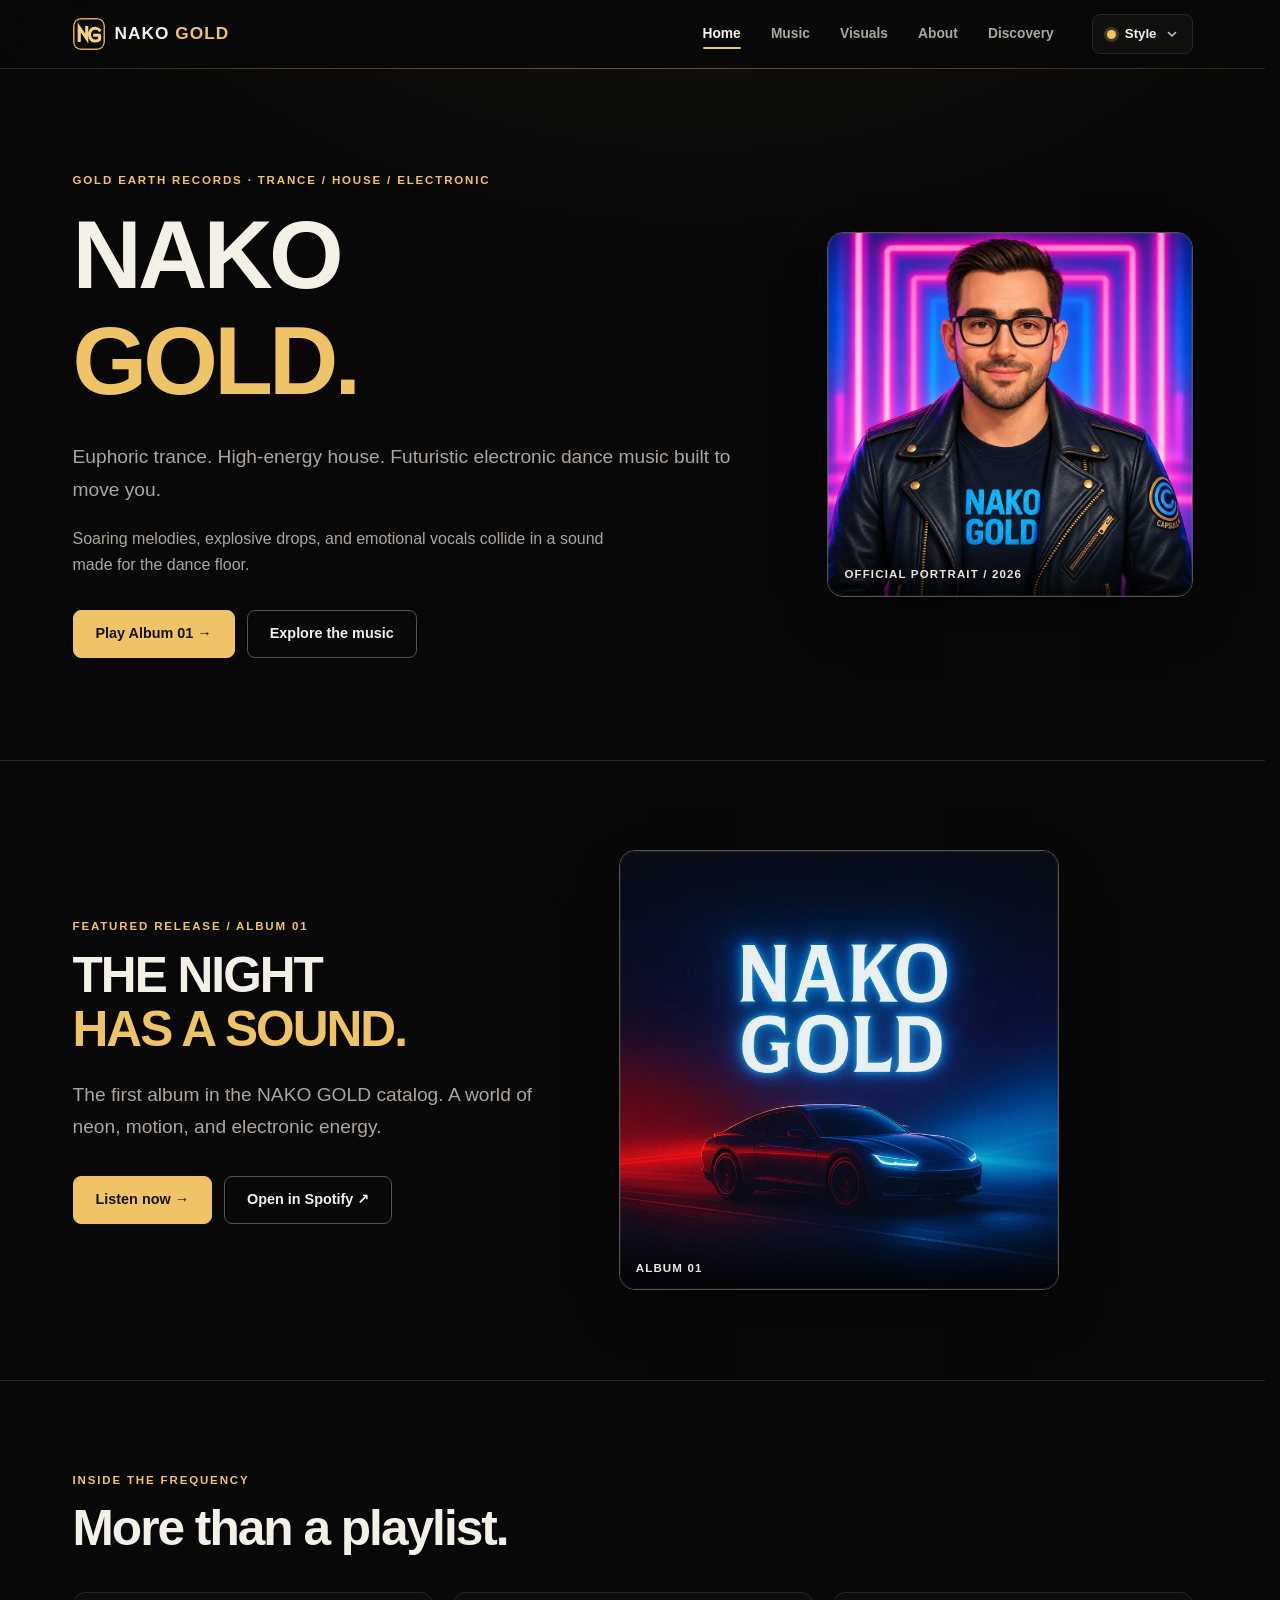
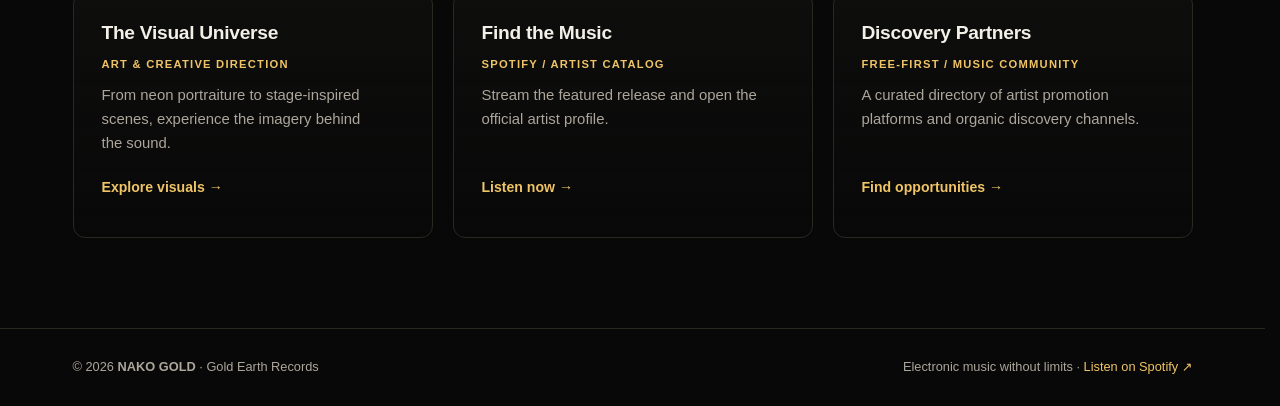
==== commit 1b67caa6: "NAKO GOLD V3.1.0 refinement: menus, Spotify player, tokens, artwork, QA Animated accessible Style dr" ====
--- a/index.html
+++ b/index.html
@@ -1,3 +1,20 @@
-<!doctype html><html lang="en" data-theme="gold"><head><meta charset="utf-8"><meta name="viewport" content="width=device-width,initial-scale=1"><meta name="theme-color" content="#080808"><meta name="description" content="Euphoric trance, high-energy house, and immersive electronic dance music from NAKO GOLD / Gold Earth Records. Listen to Album 01 and explore the artist."><meta name="author" content="NAKO GOLD · Gold Earth Records"><meta name="keywords" content="NAKO GOLD, electronic dance music, trance, house music, EDM, euphoric trance, dance music, Gold Earth Records"><title>NAKO GOLD | Trance, House & Electronic Dance Music</title><link rel="canonical" href="https://sukonik.github.io/nakogold/"><meta property="og:type" content="website"><meta property="og:site_name" content="NAKO GOLD"><meta property="og:title" content="NAKO GOLD | Trance, House & Electronic Dance Music"><meta property="og:description" content="Euphoric trance, high-energy house, and immersive electronic dance music from NAKO GOLD / Gold Earth Records. Listen to Album 01 and explore the artist."><meta property="og:image" content="https://sukonik.github.io/nakogold/assets/images/art/album-01-car.webp"><meta property="og:url" content="https://sukonik.github.io/nakogold/"><meta name="twitter:card" content="summary_large_image"><meta name="twitter:title" content="NAKO GOLD | Trance, House & Electronic Dance Music"><meta name="twitter:description" content="Euphoric trance, high-energy house, and immersive electronic dance music from NAKO GOLD / Gold Earth Records. Listen to Album 01 and explore the artist."><meta name="twitter:image" content="https://sukonik.github.io/nakogold/assets/images/art/album-01-car.webp"><link rel="icon" type="image/svg+xml" href="assets/favicon.svg"><link rel="apple-touch-icon" href="assets/images/logos/nako-gold-24k.webp"><link rel="stylesheet" href="css/v3-tokens.css"><link rel="stylesheet" href="css/v3-base.css"><link rel="stylesheet" href="css/v3-components.css"><link rel="stylesheet" href="css/v3-responsive.css"><script>try{const t=localStorage.getItem("nako-theme");if(["gold","trance","house","techno","pulsewave","synthpop","eurodance","nightdrive"].includes(t))document.documentElement.dataset.theme=t}catch(_){}</script><script type="application/ld+json">{"@context":"https://schema.org","@type":"MusicGroup","name":"NAKO GOLD","alternateName":"Nako Gold","description":"NAKO GOLD blends euphoric trance, high-energy house, hard-hitting EDM, futuristic synths, explosive drops and emotional vocals.","genre":["Trance","House","Electronic Dance Music","Techno","Eurodance"],"url":"https://sukonik.github.io/nakogold/","image":"https://sukonik.github.io/nakogold/assets/images/nako-gold/artist-portrait.webp","sameAs":["https://open.spotify.com/artist/6n4s5S0cGiMsW4oJvIwU2L"]}</script><noscript><style>@media(max-width:850px){.mobile-panel[hidden]{display:block!important;position:static}.mobile-style{display:none}.menu-toggle{display:none!important}}</style></noscript></head><body><a class="skip-link" href="#main">Skip to content</a><header class="site-header"><div class="container nav-shell"><a class="brand" href="index.html" aria-label="NAKO GOLD home"><img src="assets/favicon.svg" width="32" height="32" alt=""><span>NAKO <strong>GOLD</strong></span></a><nav class="primary-nav" aria-label="Primary"><a href="index.html" aria-current="page">Home</a><a href="music.html">Music</a><a href="visuals.html">Visuals</a><a href="about.html">About</a><a href="marketing.html">Discovery</a></nav><div class="header-controls"><div class="style-wrap"><button type="button" class="style-toggle" data-style-toggle aria-label="Select site style" aria-controls="style-options" aria-expanded="false"><span class="style-dot" aria-hidden="true"></span><span>Style</span><span class="chevron" aria-hidden="true">⌄</span></button><div class="style-popover" id="style-options" hidden><p class="menu-eyebrow">Style · <span data-style-current>Black & Gold</span></p><div class="style-options" role="group" aria-label="Music color styles"><button type="button" class="theme-option" data-theme-choice="gold" aria-pressed="true" style="--swatch:#efc466"><span class="swatch" aria-hidden="true"></span><span>Black & Gold</span><span class="picked" aria-hidden="true">✓</span></button><button type="button" class="theme-option" data-theme-choice="trance" aria-pressed="false" style="--swatch:#69dcff"><span class="swatch" aria-hidden="true"></span><span>Trance</span><span class="picked" aria-hidden="true">✓</span></button><button type="button" class="theme-option" data-theme-choice="house" aria-pressed="false" style="--swatch:#ffb876"><span class="swatch" aria-hidden="true"></span><span>House</span><span class="picked" aria-hidden="true">✓</span></button><button type="button" class="theme-option" data-theme-choice="techno" aria-pressed="false" style="--swatch:#c8ff62"><span class="swatch" aria-hidden="true"></span><span>Techno</span><span class="picked" aria-hidden="true">✓</span></button><button type="button" class="theme-option" data-theme-choice="pulsewave" aria-pressed="false" style="--swatch:#83a9ff"><span class="swatch" aria-hidden="true"></span><span>PulseWave</span><span class="picked" aria-hidden="true">✓</span></button><button type="button" class="theme-option" data-theme-choice="synthpop" aria-pressed="false" style="--swatch:#ff8bdb"><span class="swatch" aria-hidden="true"></span><span>SynthPop</span><span class="picked" aria-hidden="true">✓</span></button><button type="button" class="theme-option" data-theme-choice="eurodance" aria-pressed="false" style="--swatch:#ffdf62"><span class="swatch" aria-hidden="true"></span><span>EuroDance</span><span class="picked" aria-hidden="true">✓</span></button><button type="button" class="theme-option" data-theme-choice="nightdrive" aria-pressed="false" style="--swatch:#ff7894"><span class="swatch" aria-hidden="true"></span><span>NightDrive</span><span class="picked" aria-hidden="true">✓</span></button></div></div></div><button type="button" class="menu-toggle" data-menu-toggle aria-label="Open navigation menu" aria-controls="mobile-menu" aria-expanded="false"><span class="burger" aria-hidden="true"><i></i><i></i><i></i></span></button></div></div><div id="mobile-menu" class="mobile-panel" hidden><div class="container"><nav class="mobile-nav" aria-label="Mobile"><a href="index.html" aria-current="page">Home</a><a href="music.html">Music</a><a href="visuals.html">Visuals</a><a href="about.html">About</a><a href="marketing.html">Discovery</a></nav><div class="mobile-style"><p class="menu-eyebrow">Style</p><div class="style-options" role="group" aria-label="Music color styles"><button type="button" class="theme-option" data-theme-choice="gold" aria-pressed="true" style="--swatch:#efc466"><span class="swatch" aria-hidden="true"></span><span>Black & Gold</span><span class="picked" aria-hidden="true">✓</span></button><button type="button" class="theme-option" data-theme-choice="trance" aria-pressed="false" style="--swatch:#69dcff"><span class="swatch" aria-hidden="true"></span><span>Trance</span><span class="picked" aria-hidden="true">✓</span></button><button type="button" class="theme-option" data-theme-choice="house" aria-pressed="false" style="--swatch:#ffb876"><span class="swatch" aria-hidden="true"></span><span>House</span><span class="picked" aria-hidden="true">✓</span></button><button type="button" class="theme-option" data-theme-choice="techno" aria-pressed="false" style="--swatch:#c8ff62"><span class="swatch" aria-hidden="true"></span><span>Techno</span><span class="picked" aria-hidden="true">✓</span></button><button type="button" class="theme-option" data-theme-choice="pulsewave" aria-pressed="false" style="--swatch:#83a9ff"><span class="swatch" aria-hidden="true"></span><span>PulseWave</span><span class="picked" aria-hidden="true">✓</span></button><button type="button" class="theme-option" data-theme-choice="synthpop" aria-pressed="false" style="--swatch:#ff8bdb"><span class="swatch" aria-hidden="true"></span><span>SynthPop</span><span class="picked" aria-hidden="true">✓</span></button><button type="button" class="theme-option" data-theme-choice="eurodance" aria-pressed="false" style="--swatch:#ffdf62"><span class="swatch" aria-hidden="true"></span><span>EuroDance</span><span class="picked" aria-hidden="true">✓</span></button><button type="button" class="theme-option" data-theme-choice="nightdrive" aria-pressed="false" style="--swatch:#ff7894"><span class="swatch" aria-hidden="true"></span><span>NightDrive</span><span class="picked" aria-hidden="true">✓</span></button></div></div></div></div></header><main id="main"><section class="hero"><div class="container hero-inner"><div><p class="kicker">Gold Earth Records · Trance / House / Electronic</p><h1>NAKO <span>GOLD.</span></h1><p class="lede">Euphoric trance. High-energy house. Futuristic electronic dance music built to move you.</p><p>Soaring melodies, explosive drops, and emotional vocals collide in a sound made for the dance floor.</p><div class="btn-row"><a class="button primary" href="https://open.spotify.com/album/5E4aD14AQmhQ1mmQZN985G" target="_blank" rel="noopener noreferrer">Play Album 01 ↗</a><a class="button secondary" href="music.html">Explore the music →</a></div></div><div class="hero-art"><img src="assets/images/nako-gold/artist-portrait.webp" alt="Primary NAKO GOLD artist portrait wearing a dark leather jacket and blue NAKO GOLD shirt, framed by pink-and-blue neon" width="920" height="920" fetchpriority="high"><span class="photo-caption">Official artist portrait / 2026</span></div></div></section>
-<section class="section"><div class="container"><div class="feature-release feature-release--editorial"><div class="copy"><p class="kicker">Featured release / Album 01</p><h2>THE NIGHT<br><span class="accent">HAS A SOUND.</span></h2><p class="lede">Meet the first featured album in the NAKO GOLD catalog. A visual world of neon, motion, and electronic energy.</p><p class="fineprint">Explore the official artwork alongside the release on the Music page.</p><div class="btn-row"><a class="button primary" href="https://open.spotify.com/album/5E4aD14AQmhQ1mmQZN985G" target="_blank" rel="noopener noreferrer">Listen to the album ↗</a><a class="button secondary" href="music.html">Music & releases →</a></div></div></div></div></section>
-<section class="section section-rule"><div class="container"><div class="section-header"><div><p class="kicker">Inside the frequency</p><h2>More than a playlist.</h2></div></div><div class="grid"><article class="card card--editorial"><div class="card-body"><h3>The Visual Universe</h3><span class="status">Art & creative direction</span><p>From neon portraiture to stage-inspired scenes, experience the imagery behind the sound.</p><a class="link" href="visuals.html">Explore visuals ↗</a></div></article><article class="card card--editorial"><div class="card-body"><h3>Find the Music</h3><span class="status">Spotify / Artist catalog</span><p>Open the official listening profile and explore the featured release.</p><a class="link" href="music.html">Listen now ↗</a></div></article><article class="card card--editorial"><div class="card-body"><h3>Discovery Partners</h3><span class="status">Free-first / Music community</span><p>A curated directory of artist promotion platforms and organic discovery channels.</p><a class="link" href="marketing.html">Find opportunities ↗</a></div></article></div></div></section></main><footer class="footer"><div class="container footer-inner"><span>© 2026 <strong>NAKO GOLD</strong> · Gold Earth Records</span><span>Electronic music without limits · <a href="https://open.spotify.com/artist/6n4s5S0cGiMsW4oJvIwU2L" target="_blank" rel="noopener noreferrer">Listen on Spotify ↗</a></span></div></footer><script defer src="assets/v3.js"></script></body></html>+<!doctype html><html lang="en" data-theme="gold"><head><meta charset="utf-8"><meta name="viewport" content="width=device-width,initial-scale=1"><meta name="theme-color" content="#080808"><meta name="description" content="Euphoric trance, high-energy house, and immersive electronic dance music from NAKO GOLD / Gold Earth Records. Listen to Album 01 and explore the artist."><meta name="author" content="NAKO GOLD · Gold Earth Records"><meta name="keywords" content="NAKO GOLD, electronic dance music, trance, house music, EDM, euphoric trance, dance music, Gold Earth Records"><title>NAKO GOLD | Trance, House & Electronic Dance Music</title><link rel="canonical" href="https://sukonik.github.io/nakogold/"><meta property="og:type" content="website"><meta property="og:site_name" content="NAKO GOLD"><meta property="og:title" content="NAKO GOLD | Trance, House & Electronic Dance Music"><meta property="og:description" content="Euphoric trance, high-energy house, and immersive electronic dance music from NAKO GOLD / Gold Earth Records. Listen to Album 01 and explore the artist."><meta property="og:image" content="https://sukonik.github.io/nakogold/assets/images/art/album-01-car.webp"><meta property="og:url" content="https://sukonik.github.io/nakogold/"><meta name="twitter:card" content="summary_large_image"><meta name="twitter:title" content="NAKO GOLD | Trance, House & Electronic Dance Music"><meta name="twitter:description" content="Euphoric trance, high-energy house, and immersive electronic dance music from NAKO GOLD / Gold Earth Records. Listen to Album 01 and explore the artist."><meta name="twitter:image" content="https://sukonik.github.io/nakogold/assets/images/art/album-01-car.webp"><!--chrome:head--><link rel="icon" type="image/svg+xml" href="assets/favicon.svg"><link rel="icon" type="image/png" sizes="16x16" href="assets/icons/favicon-16.png"><link rel="icon" type="image/png" sizes="32x32" href="assets/icons/favicon-32.png"><link rel="apple-touch-icon" href="assets/icons/apple-touch-icon.png"><link rel="manifest" href="manifest.webmanifest"><link rel="stylesheet" href="css/v3-tokens.css?v=3.1.0"><link rel="stylesheet" href="css/v3-base.css?v=3.1.0"><link rel="stylesheet" href="css/v3-components.css?v=3.1.0"><link rel="stylesheet" href="css/v3-responsive.css?v=3.1.0"><script>try{const t=localStorage.getItem("nako-theme");if(["gold","trance","house","techno","pulsewave","synthpop","eurodance","nightdrive"].includes(t))document.documentElement.dataset.theme=t}catch(_){}</script><noscript><style>.mobile-panel{visibility:visible;opacity:1;transform:none;position:static}.menu-toggle,.style-wrap{display:none!important}</style></noscript><!--/chrome:head--><script type="application/ld+json">{"@context":"https://schema.org","@type":"MusicGroup","name":"NAKO GOLD","alternateName":"Nako Gold","description":"NAKO GOLD blends euphoric trance, high-energy house, hard-hitting EDM, futuristic synths, explosive drops and emotional vocals.","genre":["Trance","House","Electronic Dance Music","Techno","Eurodance"],"url":"https://sukonik.github.io/nakogold/","image":"https://sukonik.github.io/nakogold/assets/images/nako-gold/artist-portrait.webp","sameAs":["https://open.spotify.com/artist/6n4s5S0cGiMsW4oJvIwU2L"]}</script></head><body><!--chrome:header--><a class="skip-link" href="#main">Skip to content</a>
+<header class="site-header" data-header>
+<div class="container nav-shell">
+<a class="brand" href="index.html" aria-label="NAKO GOLD home"><img src="assets/favicon.svg" width="32" height="32" alt=""><span>NAKO <strong>GOLD</strong></span></a>
+<nav class="primary-nav" aria-label="Primary"><a href="index.html" aria-current="page">Home</a><a href="music.html">Music</a><a href="visuals.html">Visuals</a><a href="about.html">About</a><a href="marketing.html">Discovery</a></nav>
+<div class="header-controls">
+<div class="style-wrap">
+<button type="button" class="style-toggle" data-style-toggle aria-haspopup="menu" aria-controls="style-options" aria-expanded="false"><span class="style-dot" aria-hidden="true"></span><span>Style</span><svg class="chevron" aria-hidden="true" viewBox="0 0 12 12" width="12" height="12"><path d="m2.5 4.5 3.5 3.5 3.5-3.5" fill="none" stroke="currentColor" stroke-width="1.6" stroke-linecap="round" stroke-linejoin="round"/></svg></button>
+<div class="style-popover" id="style-options" role="menu" aria-label="Site style"><p class="menu-eyebrow">Style <span aria-hidden="true">·</span> <span data-style-current>Black &amp; Gold</span></p><div class="style-options"><button type="button" class="theme-option" role="menuitemradio" data-theme-choice="gold" aria-checked="true" style="--swatch:#efc466"><span class="swatch" aria-hidden="true"></span><span class="theme-name">Black &amp; Gold</span><svg class="picked" aria-hidden="true" viewBox="0 0 16 16" width="14" height="14"><path d="m3.5 8.5 3 3 6-7" fill="none" stroke="currentColor" stroke-width="2" stroke-linecap="round" stroke-linejoin="round"/></svg></button><button type="button" class="theme-option" role="menuitemradio" data-theme-choice="trance" aria-checked="false" style="--swatch:#69dcff"><span class="swatch" aria-hidden="true"></span><span class="theme-name">Trance</span><svg class="picked" aria-hidden="true" viewBox="0 0 16 16" width="14" height="14"><path d="m3.5 8.5 3 3 6-7" fill="none" stroke="currentColor" stroke-width="2" stroke-linecap="round" stroke-linejoin="round"/></svg></button><button type="button" class="theme-option" role="menuitemradio" data-theme-choice="house" aria-checked="false" style="--swatch:#ffb876"><span class="swatch" aria-hidden="true"></span><span class="theme-name">House</span><svg class="picked" aria-hidden="true" viewBox="0 0 16 16" width="14" height="14"><path d="m3.5 8.5 3 3 6-7" fill="none" stroke="currentColor" stroke-width="2" stroke-linecap="round" stroke-linejoin="round"/></svg></button><button type="button" class="theme-option" role="menuitemradio" data-theme-choice="techno" aria-checked="false" style="--swatch:#c8ff62"><span class="swatch" aria-hidden="true"></span><span class="theme-name">Techno</span><svg class="picked" aria-hidden="true" viewBox="0 0 16 16" width="14" height="14"><path d="m3.5 8.5 3 3 6-7" fill="none" stroke="currentColor" stroke-width="2" stroke-linecap="round" stroke-linejoin="round"/></svg></button><button type="button" class="theme-option" role="menuitemradio" data-theme-choice="pulsewave" aria-checked="false" style="--swatch:#83a9ff"><span class="swatch" aria-hidden="true"></span><span class="theme-name">PulseWave</span><svg class="picked" aria-hidden="true" viewBox="0 0 16 16" width="14" height="14"><path d="m3.5 8.5 3 3 6-7" fill="none" stroke="currentColor" stroke-width="2" stroke-linecap="round" stroke-linejoin="round"/></svg></button><button type="button" class="theme-option" role="menuitemradio" data-theme-choice="synthpop" aria-checked="false" style="--swatch:#ff8bdb"><span class="swatch" aria-hidden="true"></span><span class="theme-name">SynthPop</span><svg class="picked" aria-hidden="true" viewBox="0 0 16 16" width="14" height="14"><path d="m3.5 8.5 3 3 6-7" fill="none" stroke="currentColor" stroke-width="2" stroke-linecap="round" stroke-linejoin="round"/></svg></button><button type="button" class="theme-option" role="menuitemradio" data-theme-choice="eurodance" aria-checked="false" style="--swatch:#ffdf62"><span class="swatch" aria-hidden="true"></span><span class="theme-name">EuroDance</span><svg class="picked" aria-hidden="true" viewBox="0 0 16 16" width="14" height="14"><path d="m3.5 8.5 3 3 6-7" fill="none" stroke="currentColor" stroke-width="2" stroke-linecap="round" stroke-linejoin="round"/></svg></button><button type="button" class="theme-option" role="menuitemradio" data-theme-choice="nightdrive" aria-checked="false" style="--swatch:#ff7894"><span class="swatch" aria-hidden="true"></span><span class="theme-name">NightDrive</span><svg class="picked" aria-hidden="true" viewBox="0 0 16 16" width="14" height="14"><path d="m3.5 8.5 3 3 6-7" fill="none" stroke="currentColor" stroke-width="2" stroke-linecap="round" stroke-linejoin="round"/></svg></button></div></div>
+</div>
+<button type="button" class="menu-toggle" data-menu-toggle aria-label="Open navigation menu" aria-controls="mobile-menu" aria-expanded="false"><span class="burger" aria-hidden="true"><i></i><i></i><i></i></span></button>
+</div>
+</div>
+<div id="mobile-menu" class="mobile-panel"><div class="container"><nav class="mobile-nav" aria-label="Mobile"><a href="index.html" aria-current="page">Home</a><a href="music.html">Music</a><a href="visuals.html">Visuals</a><a href="about.html">About</a><a href="marketing.html">Discovery</a></nav><div class="mobile-style"><p class="menu-eyebrow">Style</p><div class="style-options" role="group" aria-label="Site style"><button type="button" class="theme-option" data-theme-choice="gold" aria-pressed="true" style="--swatch:#efc466"><span class="swatch" aria-hidden="true"></span><span class="theme-name">Black &amp; Gold</span><svg class="picked" aria-hidden="true" viewBox="0 0 16 16" width="14" height="14"><path d="m3.5 8.5 3 3 6-7" fill="none" stroke="currentColor" stroke-width="2" stroke-linecap="round" stroke-linejoin="round"/></svg></button><button type="button" class="theme-option" data-theme-choice="trance" aria-pressed="false" style="--swatch:#69dcff"><span class="swatch" aria-hidden="true"></span><span class="theme-name">Trance</span><svg class="picked" aria-hidden="true" viewBox="0 0 16 16" width="14" height="14"><path d="m3.5 8.5 3 3 6-7" fill="none" stroke="currentColor" stroke-width="2" stroke-linecap="round" stroke-linejoin="round"/></svg></button><button type="button" class="theme-option" data-theme-choice="house" aria-pressed="false" style="--swatch:#ffb876"><span class="swatch" aria-hidden="true"></span><span class="theme-name">House</span><svg class="picked" aria-hidden="true" viewBox="0 0 16 16" width="14" height="14"><path d="m3.5 8.5 3 3 6-7" fill="none" stroke="currentColor" stroke-width="2" stroke-linecap="round" stroke-linejoin="round"/></svg></button><button type="button" class="theme-option" data-theme-choice="techno" aria-pressed="false" style="--swatch:#c8ff62"><span class="swatch" aria-hidden="true"></span><span class="theme-name">Techno</span><svg class="picked" aria-hidden="true" viewBox="0 0 16 16" width="14" height="14"><path d="m3.5 8.5 3 3 6-7" fill="none" stroke="currentColor" stroke-width="2" stroke-linecap="round" stroke-linejoin="round"/></svg></button><button type="button" class="theme-option" data-theme-choice="pulsewave" aria-pressed="false" style="--swatch:#83a9ff"><span class="swatch" aria-hidden="true"></span><span class="theme-name">PulseWave</span><svg class="picked" aria-hidden="true" viewBox="0 0 16 16" width="14" height="14"><path d="m3.5 8.5 3 3 6-7" fill="none" stroke="currentColor" stroke-width="2" stroke-linecap="round" stroke-linejoin="round"/></svg></button><button type="button" class="theme-option" data-theme-choice="synthpop" aria-pressed="false" style="--swatch:#ff8bdb"><span class="swatch" aria-hidden="true"></span><span class="theme-name">SynthPop</span><svg class="picked" aria-hidden="true" viewBox="0 0 16 16" width="14" height="14"><path d="m3.5 8.5 3 3 6-7" fill="none" stroke="currentColor" stroke-width="2" stroke-linecap="round" stroke-linejoin="round"/></svg></button><button type="button" class="theme-option" data-theme-choice="eurodance" aria-pressed="false" style="--swatch:#ffdf62"><span class="swatch" aria-hidden="true"></span><span class="theme-name">EuroDance</span><svg class="picked" aria-hidden="true" viewBox="0 0 16 16" width="14" height="14"><path d="m3.5 8.5 3 3 6-7" fill="none" stroke="currentColor" stroke-width="2" stroke-linecap="round" stroke-linejoin="round"/></svg></button><button type="button" class="theme-option" data-theme-choice="nightdrive" aria-pressed="false" style="--swatch:#ff7894"><span class="swatch" aria-hidden="true"></span><span class="theme-name">NightDrive</span><svg class="picked" aria-hidden="true" viewBox="0 0 16 16" width="14" height="14"><path d="m3.5 8.5 3 3 6-7" fill="none" stroke="currentColor" stroke-width="2" stroke-linecap="round" stroke-linejoin="round"/></svg></button></div></div></div></div>
+</header>
+<div class="scrim" data-scrim hidden></div>
+<p class="sr-only" role="status" aria-live="polite" data-style-live></p><!--/chrome:header--><main id="main"><section class="hero"><div class="container hero-inner"><div class="hero-copy"><p class="kicker">Gold Earth Records · Trance / House / Electronic</p><h1>NAKO <span>GOLD.</span></h1><p class="lede">Euphoric trance. High-energy house. Futuristic electronic dance music built to move you.</p><p>Soaring melodies, explosive drops, and emotional vocals collide in a sound made for the dance floor.</p><div class="btn-row"><a class="button primary" href="music.html#player">Play Album 01 →</a><a class="button" href="music.html">Explore the music</a></div></div><figure class="frame hero-art"><img src="assets/images/nako-gold/artist-portrait.webp" alt="NAKO GOLD artist portrait wearing a dark leather jacket and blue NAKO GOLD shirt, framed by pink-and-blue neon" width="920" height="920" fetchpriority="high" decoding="async"><figcaption>Official portrait / 2026</figcaption></figure></div></section>
+<section class="section"><div class="container split reverse"><figure class="frame"><img src="assets/images/art/album-01-car.webp" alt="Album 01 cover art: a neon-lit sports car under the NAKO GOLD title" width="800" height="800" loading="lazy" decoding="async"><figcaption>Album 01</figcaption></figure><div class="copy"><p class="kicker">Featured release / Album 01</p><h2>THE NIGHT<br><span class="accent">HAS A SOUND.</span></h2><p class="lede">The first album in the NAKO GOLD catalog. A world of neon, motion, and electronic energy.</p><div class="btn-row"><a class="button primary" href="music.html#player">Listen now →</a><a class="button" href="https://open.spotify.com/album/5E4aD14AQmhQ1mmQZN985G" target="_blank" rel="noopener noreferrer">Open in Spotify ↗</a></div></div></div></section>
+<section class="section"><div class="container"><div class="section-header"><p class="kicker">Inside the frequency</p><h2>More than a playlist.</h2></div><div class="grid"><article class="card"><div class="card-body"><h3>The Visual Universe</h3><span class="status">Art &amp; creative direction</span><p>From neon portraiture to stage-inspired scenes, experience the imagery behind the sound.</p><a class="link" href="visuals.html">Explore visuals →</a></div></article><article class="card"><div class="card-body"><h3>Find the Music</h3><span class="status">Spotify / Artist catalog</span><p>Stream the featured release and open the official artist profile.</p><a class="link" href="music.html">Listen now →</a></div></article><article class="card"><div class="card-body"><h3>Discovery Partners</h3><span class="status">Free-first / Music community</span><p>A curated directory of artist promotion platforms and organic discovery channels.</p><a class="link" href="marketing.html">Find opportunities →</a></div></article></div></div></section></main><!--chrome:footer--><footer class="footer"><div class="container footer-inner"><span>© 2026 <strong>NAKO GOLD</strong> · Gold Earth Records</span><span>Electronic music without limits · <a href="https://open.spotify.com/artist/6n4s5S0cGiMsW4oJvIwU2L" target="_blank" rel="noopener noreferrer">Listen on Spotify ↗</a></span></div></footer>
+<script defer src="assets/v3.js?v=3.1.0"></script><!--/chrome:footer--></body></html>
--- a/css/v3-tokens.css
+++ b/css/v3-tokens.css
@@ -1,10 +1,10 @@
-/* NAKO GOLD V3 · only theme tokens change; structure and behavior remain stable. */
-:root,[data-theme="gold"]{color-scheme:dark;--bg:#080808;--surface:#10100f;--surface-raised:#171612;--ink:#f3f0e8;--muted:#aca69b;--line:#2b2822;--accent:#efc466;--accent-hover:#ffdc92;--accent-contrast:#171205;--glow:rgba(235,178,69,.075);--focus:#ffd987}
-[data-theme="trance"]{--bg:#080a15;--surface:#111528;--surface-raised:#171c32;--ink:#f4f5ff;--muted:#b5bdd4;--line:#2e3750;--accent:#69dcff;--accent-hover:#a7eaff;--accent-contrast:#071321;--glow:rgba(79,153,255,.10);--focus:#9bedff}
-[data-theme="house"]{--bg:#120c0b;--surface:#1b1210;--surface-raised:#291917;--ink:#fff3e9;--muted:#c7aca3;--line:#432b27;--accent:#ffb876;--accent-hover:#ffd4a6;--accent-contrast:#26130c;--glow:rgba(255,107,75,.09);--focus:#ffd29a}
-[data-theme="techno"]{--bg:#080d09;--surface:#101a11;--surface-raised:#182519;--ink:#f0f8e9;--muted:#aebbaa;--line:#2d3a2b;--accent:#c8ff62;--accent-hover:#e5ffad;--accent-contrast:#142008;--glow:rgba(143,238,74,.09);--focus:#ceff8b}
-[data-theme="pulsewave"]{--bg:#090b18;--surface:#12182a;--surface-raised:#1c2340;--ink:#f5f3ff;--muted:#b2b6d0;--line:#303554;--accent:#83a9ff;--accent-hover:#bdd1ff;--accent-contrast:#0b1533;--glow:rgba(99,92,255,.10);--focus:#b2c7ff}
-[data-theme="synthpop"]{--bg:#170b17;--surface:#241326;--surface-raised:#351d36;--ink:#fff1fb;--muted:#dabbd3;--line:#4b2d4b;--accent:#ff8bdb;--accent-hover:#ffb7e9;--accent-contrast:#311025;--glow:rgba(245,96,201,.09);--focus:#ffc4ee}
-[data-theme="eurodance"]{--bg:#090d20;--surface:#121a33;--surface-raised:#202b4d;--ink:#fffef1;--muted:#b9c2d8;--line:#334163;--accent:#ffdf62;--accent-hover:#ffedaa;--accent-contrast:#1e1c08;--glow:rgba(75,130,255,.09);--focus:#ffe58e}
-[data-theme="nightdrive"]{--bg:#0e0a16;--surface:#191122;--surface-raised:#281a31;--ink:#fcf2fd;--muted:#c4b4ce;--line:#3a2a45;--accent:#ff7894;--accent-hover:#ffb0bc;--accent-contrast:#280b17;--glow:rgba(185,52,142,.10);--focus:#ff9fb4}
-:root{--font:"Helvetica Neue",Helvetica,Arial,system-ui,sans-serif;--container:1120px;--space-1:4px;--space-2:8px;--space-3:12px;--space-4:16px;--space-5:24px;--space-6:32px;--space-7:48px;--space-8:72px;--radius-sm:7px;--radius:12px}
+/* NAKO GOLD V3.1 · semantic theme tokens. Components read only these variables, so a theme is one line. */
+:root,[data-theme="gold"]{color-scheme:dark;--bg:#080808;--surface:#10100f;--surface-raised:#171612;--ink:#f3f0e8;--muted:#aca69b;--line:#2b2822;--line-strong:#57544e;--accent:#efc466;--accent-hover:#ffdc92;--accent-contrast:#171205;--glow:rgba(235,178,69,.075);--focus:#ffd987}
+[data-theme="trance"]{--bg:#080a15;--surface:#111528;--surface-raised:#171c32;--ink:#f4f5ff;--muted:#b5bdd4;--line:#2e3750;--line-strong:#5a6176;--accent:#69dcff;--accent-hover:#a7eaff;--accent-contrast:#071321;--glow:rgba(79,153,255,.10);--focus:#9bedff}
+[data-theme="house"]{--bg:#120c0b;--surface:#1b1210;--surface-raised:#291917;--ink:#fff3e9;--muted:#c7aca3;--line:#432b27;--line-strong:#6c5752;--accent:#ffb876;--accent-hover:#ffd4a6;--accent-contrast:#26130c;--glow:rgba(255,107,75,.09);--focus:#ffd29a}
+[data-theme="techno"]{--bg:#080d09;--surface:#101a11;--surface-raised:#182519;--ink:#f0f8e9;--muted:#aebbaa;--line:#2d3a2b;--line-strong:#586455;--accent:#c8ff62;--accent-hover:#e5ffad;--accent-contrast:#142008;--glow:rgba(143,238,74,.09);--focus:#ceff8b}
+[data-theme="pulsewave"]{--bg:#090b18;--surface:#12182a;--surface-raised:#1c2340;--ink:#f5f3ff;--muted:#b2b6d0;--line:#303554;--line-strong:#5b5f7a;--accent:#83a9ff;--accent-hover:#bdd1ff;--accent-contrast:#0b1533;--glow:rgba(99,92,255,.10);--focus:#b2c7ff}
+[data-theme="synthpop"]{--bg:#170b17;--surface:#241326;--surface-raised:#351d36;--ink:#fff1fb;--muted:#dabbd3;--line:#4b2d4b;--line-strong:#735872;--accent:#ff8bdb;--accent-hover:#ffb7e9;--accent-contrast:#311025;--glow:rgba(245,96,201,.09);--focus:#ffc4ee}
+[data-theme="eurodance"]{--bg:#090d20;--surface:#121a33;--surface-raised:#202b4d;--ink:#fffef1;--muted:#b9c2d8;--line:#334163;--line-strong:#606b82;--accent:#ffdf62;--accent-hover:#ffedaa;--accent-contrast:#1e1c08;--glow:rgba(75,130,255,.09);--focus:#ffe58e}
+[data-theme="nightdrive"]{--bg:#0e0a16;--surface:#191122;--surface-raised:#281a31;--ink:#fcf2fd;--muted:#c4b4ce;--line:#3a2a45;--line-strong:#65566d;--accent:#ff7894;--accent-hover:#ffb0bc;--accent-contrast:#280b17;--glow:rgba(185,52,142,.10);--focus:#ff9fb4}
+:root{--font:"Helvetica Neue",Helvetica,Arial,system-ui,sans-serif;--container:1120px;--gutter:clamp(16px,4vw,40px);--header-h:68px;--space-1:4px;--space-2:8px;--space-3:12px;--space-4:16px;--space-5:24px;--space-6:32px;--space-7:48px;--space-8:72px;--radius-sm:8px;--radius:12px;--radius-lg:16px;--ease:cubic-bezier(.2,.7,.2,1);--dur:.18s;--shadow-pop:0 18px 48px rgba(0,0,0,.45),0 2px 0 rgba(255,255,255,.03) inset}
--- a/css/v3-base.css
+++ b/css/v3-base.css
@@ -0,0 +1,28 @@
+/* NAKO GOLD V3.1 · reset, type scale and layout primitives. Tokens live in v3-tokens.css. */
+*,*::before,*::after{box-sizing:border-box}
+html{scroll-behavior:smooth;scroll-padding-top:calc(var(--header-h) + 16px);scrollbar-gutter:stable;text-size-adjust:100%;-webkit-text-size-adjust:100%}
+body{margin:0;min-width:0;min-height:100vh;min-height:100dvh;display:flex;flex-direction:column;background:radial-gradient(ellipse 70% 30% at 55% -10%,var(--glow),transparent 80%) no-repeat,var(--bg);background-color:var(--bg);color:var(--ink);font:400 1rem/1.62 var(--font);-webkit-font-smoothing:antialiased;-moz-osx-font-smoothing:grayscale;text-rendering:optimizeLegibility}
+main{flex:1 0 auto}
+button{font:inherit;color:inherit;cursor:pointer}
+a{color:inherit;text-decoration:none}
+img,svg{max-width:100%}
+img{height:auto;display:block}
+figure{margin:0}
+h1,h2,h3,p{margin-top:0}
+h1,h2,h3{letter-spacing:-.04em;line-height:1.1;text-wrap:balance}
+h1{font-size:clamp(2.75rem,2rem + 4.4vw,5.5rem);font-weight:760}
+h2{font-size:clamp(1.85rem,1.4rem + 2.2vw,3.1rem);font-weight:740}
+h3{font-size:clamp(1.05rem,1rem + .3vw,1.2rem);font-weight:720;letter-spacing:-.015em;line-height:1.25}
+p{color:var(--muted);text-wrap:pretty}
+:focus-visible{outline:2px solid var(--focus);outline-offset:3px;border-radius:4px}
+::selection{background:var(--accent);color:var(--accent-contrast)}
+[hidden]{display:none!important}
+.container{width:min(calc(100% - 2*var(--gutter)),var(--container));margin-inline:auto}
+.grid{display:grid;grid-template-columns:repeat(3,minmax(0,1fr));gap:clamp(14px,2vw,20px)}
+.accent{color:var(--accent)}
+.kicker{font-size:.72rem;letter-spacing:.16em;font-weight:760;text-transform:uppercase;color:var(--accent);margin-bottom:var(--space-3)}
+.lede{max-width:44rem;font-size:clamp(1.04rem,1rem + .35vw,1.2rem);line-height:1.7}
+.fineprint{font-size:.82rem;line-height:1.55;color:var(--muted)}
+.sr-only{position:absolute;width:1px;height:1px;margin:-1px;clip-path:inset(50%);overflow:hidden;white-space:nowrap}
+.skip-link{position:fixed;top:-100px;left:12px;padding:10px 16px;border-radius:var(--radius-sm);background:var(--accent);color:var(--accent-contrast);font-weight:700;z-index:500}
+.skip-link:focus{top:12px}
--- a/css/v3-components.css
+++ b/css/v3-components.css
@@ -1,98 +1,148 @@
-/* NAKO GOLD V3 components: quiet by default; purposeful in interaction. */
-.site-header{position:sticky;top:0;z-index:80;border-bottom:1px solid var(--line);background:color-mix(in srgb,var(--bg) 94%,transparent);backdrop-filter:blur(14px);-webkit-backdrop-filter:blur(14px)}
-.nav-shell{display:flex;align-items:center;gap:clamp(12px,2vw,24px);min-height:74px}
-.brand{display:inline-flex;align-items:center;gap:10px;min-width:0;white-space:nowrap;font-size:1.12rem;font-weight:840;letter-spacing:.055em}
-.brand img{width:32px;height:32px;flex:none}
+/* NAKO GOLD V3.1 · components. Quiet by default; purposeful in interaction. */
+
+/* Header ------------------------------------------------------------ */
+.site-header{position:sticky;top:0;z-index:80;background:color-mix(in srgb,var(--bg) 88%,transparent);backdrop-filter:blur(16px) saturate(1.2);-webkit-backdrop-filter:blur(16px) saturate(1.2);border-bottom:1px solid var(--line);transition:border-color var(--dur),box-shadow var(--dur)}
+.site-header::after{content:"";position:absolute;inset:auto 0 -1px;height:1px;background:linear-gradient(90deg,transparent,var(--accent) 50%,transparent);opacity:.3;pointer-events:none}
+.site-header.is-scrolled{border-color:var(--line-strong);box-shadow:0 10px 30px rgba(0,0,0,.25)}
+.nav-shell{display:flex;align-items:center;gap:clamp(12px,2vw,24px);height:var(--header-h)}
+.brand{display:inline-flex;align-items:center;gap:10px;min-width:0;white-space:nowrap;font-size:1.08rem;font-weight:830;letter-spacing:.06em}
+.brand img{width:32px;height:32px;flex:none;border-radius:8px}
 .brand strong{color:var(--accent)}
-.primary-nav{display:flex;gap:clamp(4px,.75vw,10px);align-items:center;margin-left:auto}
-.primary-nav a{display:inline-flex;align-items:center;min-height:44px;padding:8px clamp(8px,1vw,14px);color:var(--muted);font-size:.84rem;font-weight:650;border-radius:var(--radius-sm)}
-.primary-nav a:hover,.primary-nav a[aria-current="page"]{color:var(--ink);background:var(--surface)}
-.primary-nav a[aria-current="page"]{box-shadow:inset 0 -2px var(--accent)}
+.primary-nav{display:flex;gap:2px;align-items:center;margin-left:auto}
+.primary-nav a{position:relative;display:inline-flex;align-items:center;min-height:44px;padding:0 clamp(10px,1.1vw,16px);color:var(--muted);font-size:.86rem;font-weight:650;border-radius:var(--radius-sm);transition:color var(--dur)}
+.primary-nav a::after{content:"";position:absolute;left:clamp(10px,1.1vw,16px);right:clamp(10px,1.1vw,16px);bottom:7px;height:2px;border-radius:2px;background:var(--accent);transform:scaleX(0);transform-origin:left;transition:transform .24s var(--ease)}
+.primary-nav a:hover,.primary-nav a[aria-current="page"]{color:var(--ink)}
+.primary-nav a:hover::after,.primary-nav a[aria-current="page"]::after{transform:scaleX(1)}
 .header-controls{display:flex;align-items:center;gap:10px}
 .style-wrap{position:relative}
-.style-toggle,.menu-toggle{display:inline-flex;justify-content:center;align-items:center;gap:10px;min-height:44px;padding:8px 14px;border-radius:var(--radius-sm);border:1px solid var(--line);background:var(--surface);color:var(--ink);font-weight:700;font-size:.82rem}
-.style-toggle:hover,.menu-toggle:hover,.style-toggle[aria-expanded="true"]{border-color:var(--accent)}
-.style-toggle .style-dot{width:9px;height:9px;border-radius:50%;background:var(--accent)}
-.style-toggle .chevron{font-size:.85rem;transition:transform .16s}
+.style-toggle,.menu-toggle{display:inline-flex;justify-content:center;align-items:center;gap:9px;height:40px;padding:0 14px;border-radius:var(--radius-sm);border:1px solid var(--line);background:var(--surface);color:var(--ink);font-weight:700;font-size:.83rem;transition:border-color var(--dur),background-color var(--dur)}
+.style-toggle:hover,.menu-toggle:hover,.style-toggle[aria-expanded="true"],.menu-toggle[aria-expanded="true"]{border-color:var(--accent);background:var(--surface-raised)}
+.style-dot{width:9px;height:9px;border-radius:50%;background:var(--accent);box-shadow:0 0 0 3px color-mix(in srgb,var(--accent) 22%,transparent)}
+.chevron{transition:transform .2s var(--ease);opacity:.8}
 .style-toggle[aria-expanded="true"] .chevron{transform:rotate(180deg)}
-.style-popover{position:absolute;top:calc(100% + 10px);right:0;width:264px;background:var(--surface-raised);border:1px solid var(--line);border-radius:var(--radius);padding:12px;box-shadow:0 16px 50px rgba(0,0,0,.34);z-index:99}
-.menu-eyebrow{color:var(--muted);font-size:.69rem;letter-spacing:.13em;text-transform:uppercase;font-weight:750;margin:4px 7px 12px}
-.style-options{display:grid;gap:4px}
-.theme-option{border:1px solid transparent;background:transparent;color:var(--ink);text-align:left;display:flex;align-items:center;min-height:42px;gap:11px;border-radius:var(--radius-sm);font-size:.88rem;font-weight:650;padding:9px 10px}
-.theme-option:hover,.theme-option:focus-visible{background:color-mix(in srgb,var(--accent) 9%,var(--surface))}
-.theme-option[aria-pressed="true"]{background:color-mix(in srgb,var(--accent) 12%,var(--surface));border-color:color-mix(in srgb,var(--accent) 46%,var(--line))}
-.swatch{width:14px;height:14px;flex:none;border-radius:5px;background:var(--swatch);border:1px solid rgba(255,255,255,.18)}
-.theme-option .picked{margin-left:auto;font-size:.9rem;color:var(--accent);visibility:hidden}
-.theme-option[aria-pressed="true"] .picked{visibility:visible}
-.menu-toggle{display:none;width:44px;padding:0;gap:0}
-.burger{display:grid;gap:4px}.burger i{display:block;height:2px;width:18px;background:var(--ink);border-radius:2px}
-.mobile-panel{position:absolute;left:0;right:0;top:100%;background:var(--bg);border-bottom:1px solid var(--line);box-shadow:0 15px 28px rgba(0,0,0,.22);max-height:calc(100dvh - 74px);overflow:auto}
-.mobile-panel .container{padding-top:12px;padding-bottom:20px}
-.mobile-nav{display:grid;gap:0}
-.mobile-nav a{display:flex;min-height:48px;align-items:center;padding:12px 4px;font-weight:700;border-bottom:1px solid var(--line)}
+
+/* Dropdown + mobile panel share one open/close mechanic: visibility keeps closed UI out of tab order. */
+.style-popover,.mobile-panel{visibility:hidden;opacity:0;transform:translateY(-6px);transition:opacity .16s var(--ease),transform .2s var(--ease),visibility 0s linear .2s}
+.style-popover.is-open,.mobile-panel.is-open{visibility:visible;opacity:1;transform:none;transition-delay:0s}
+.style-popover{position:absolute;top:calc(100% + 10px);right:0;width:272px;background:var(--surface-raised);border:1px solid var(--line-strong);border-radius:var(--radius);padding:8px;box-shadow:var(--shadow-pop);z-index:99;transform-origin:top right}
+.menu-eyebrow{color:var(--muted);font-size:.7rem;letter-spacing:.13em;text-transform:uppercase;font-weight:760;margin:8px 10px 8px}
+.menu-eyebrow [data-style-current]{color:var(--accent)}
+.style-options{display:grid;gap:2px}
+.theme-option{position:relative;display:flex;align-items:center;gap:12px;width:100%;min-height:42px;padding:0 12px;border:0;border-radius:var(--radius-sm);background:transparent;color:var(--ink);text-align:left;font-size:.9rem;font-weight:650;transition:background-color .12s}
+.theme-option:hover,.theme-option:focus-visible{background:color-mix(in srgb,var(--accent) 10%,transparent)}
+.theme-option:focus-visible{outline-offset:-2px}
+.theme-option:active{background:color-mix(in srgb,var(--accent) 16%,transparent)}
+.theme-option[aria-checked="true"],.theme-option[aria-pressed="true"]{background:color-mix(in srgb,var(--accent) 13%,transparent);box-shadow:inset 0 0 0 1px color-mix(in srgb,var(--accent) 45%,transparent)}
+.swatch{width:16px;height:16px;flex:none;border-radius:50%;background:var(--swatch);box-shadow:0 0 0 2px var(--surface-raised),0 0 0 3px rgba(255,255,255,.2)}
+.picked{margin-left:auto;color:var(--accent);opacity:0;transform:scale(.6);transition:opacity .15s,transform .2s var(--ease)}
+[aria-checked="true"]>.picked,[aria-pressed="true"]>.picked{opacity:1;transform:none}
+
+/* Mobile menu -------------------------------------------------------- */
+.menu-toggle{display:none;width:44px;height:44px;padding:0}
+.burger{position:relative;width:18px;height:14px}
+.burger i{position:absolute;left:0;width:100%;height:2px;border-radius:2px;background:currentColor;transition:transform .22s var(--ease),opacity .12s,top .22s var(--ease)}
+.burger i:nth-child(1){top:0}.burger i:nth-child(2){top:6px}.burger i:nth-child(3){top:12px}
+.menu-toggle[aria-expanded="true"] i:nth-child(1){top:6px;transform:rotate(45deg)}
+.menu-toggle[aria-expanded="true"] i:nth-child(2){opacity:0}
+.menu-toggle[aria-expanded="true"] i:nth-child(3){top:6px;transform:rotate(-45deg)}
+.mobile-panel{position:absolute;left:0;right:0;top:100%;background:var(--bg);border-bottom:1px solid var(--line-strong);box-shadow:0 24px 40px rgba(0,0,0,.4);max-height:calc(100dvh - var(--header-h));overflow-y:auto;overscroll-behavior:contain}
+.mobile-panel .container{padding-block:8px 24px}
+.mobile-nav a{display:flex;align-items:center;justify-content:space-between;min-height:52px;font-size:1.05rem;font-weight:700;border-bottom:1px solid var(--line)}
 .mobile-nav a[aria-current="page"]{color:var(--accent)}
+.mobile-nav a[aria-current="page"]::after{content:"";width:6px;height:6px;border-radius:50%;background:var(--accent)}
 .mobile-style{margin-top:20px}
+.mobile-style .menu-eyebrow{margin-inline:0}
 .mobile-style .style-options{grid-template-columns:repeat(2,minmax(0,1fr));gap:8px}
-.mobile-style .theme-option{border:1px solid var(--line);background:var(--surface);min-height:45px;padding:9px}
+.mobile-style .theme-option{min-height:48px;border:1px solid var(--line);background:var(--surface);padding:0 12px}
+.mobile-style .theme-option[aria-pressed="true"]{border-color:color-mix(in srgb,var(--accent) 60%,transparent)}
+.scrim{position:fixed;inset:var(--header-h) 0 0;z-index:70;background:rgba(0,0,0,.55);animation:fade-in .2s var(--ease)}
 body.mobile-nav-open{overflow:hidden}
+@keyframes fade-in{from{opacity:0}}
+
+/* Buttons + links ---------------------------------------------------- */
+.btn-row{display:flex;align-items:center;flex-wrap:wrap;gap:12px;margin-top:clamp(22px,3vw,32px)}
+.button{display:inline-flex;justify-content:center;align-items:center;min-height:48px;gap:8px;padding:0 22px;border:1px solid var(--line-strong);border-radius:var(--radius-sm);font-size:.9rem;font-weight:730;color:var(--ink);background:transparent;transition:border-color var(--dur),background-color var(--dur),transform .12s}
+.button:hover{border-color:var(--accent);background:color-mix(in srgb,var(--accent) 8%,transparent)}
+.button:active{transform:translateY(1px)}
+.button.primary{background:var(--accent);border-color:var(--accent);color:var(--accent-contrast)}
+.button.primary:hover{background:var(--accent-hover);border-color:var(--accent-hover)}
+.link{position:relative;display:inline-flex;align-items:center;min-height:44px;color:var(--accent);font-size:.88rem;font-weight:760;background:linear-gradient(currentColor,currentColor) 0 calc(50% + 10px)/0 1.5px no-repeat;transition:background-size .25s var(--ease)}
+.link:hover{background-size:100% 1.5px}
+
+/* Hero + page headers ------------------------------------------------ */
 .hero{border-bottom:1px solid var(--line)}
-.hero-inner{display:grid;grid-template-columns:minmax(0,1.24fr) minmax(0,.70fr);gap:clamp(26px,5vw,72px);align-items:center;padding:clamp(76px,9vw,116px) 0}
-.hero h1{font-size:clamp(3.35rem,6.3vw,5.65rem);margin:14px 0 24px}
+.hero-inner{display:grid;grid-template-columns:minmax(0,1.3fr) minmax(0,.7fr);gap:clamp(28px,6vw,80px);align-items:center;padding-block:clamp(48px,8vw,104px)}
+.hero h1{font-size:clamp(3.2rem,2rem + 6vw,6rem);margin:0 0 clamp(18px,2.4vw,28px)}
 .hero h1 span{display:block;color:var(--accent)}
-.hero .lede{font-size:clamp(1.08rem,1.7vw,1.2rem)}
-.hero-art{width:min(100%,345px);margin-left:auto}
-.hero-art img{width:100%;aspect-ratio:1;object-fit:cover;border:1px solid var(--line);border-radius:10px}
-.photo-caption{display:block;margin-top:10px;font-size:.7rem;color:var(--muted);text-transform:uppercase;letter-spacing:.11em}
-.hero .fineprint{display:none}
-.btn-row{display:flex;align-items:center;flex-wrap:wrap;gap:12px;margin-top:28px}
-.button{display:inline-flex;justify-content:center;align-items:center;min-height:46px;gap:7px;padding:11px 18px;border:1px solid var(--line);border-radius:var(--radius-sm);font-size:.88rem;font-weight:730;color:var(--ink);background:transparent}
-.button:hover{border-color:var(--accent)}
-.button.primary{background:var(--accent);border-color:var(--accent);color:var(--accent-contrast)}
-.button.primary:hover{background:var(--accent-hover)}
-.section{padding:clamp(52px,6.5vw,88px) 0}
-.section-rule{border-top:1px solid var(--line)}
-.section-header{display:flex;align-items:flex-end;justify-content:space-between;gap:16px;margin-bottom:28px}
-.section-header h2{margin:6px 0 0}
-.page-hero{padding:clamp(60px,7vw,94px) 0 clamp(48px,6vw,75px);border-bottom:1px solid var(--line)}
-.page-hero h1{font-size:clamp(2.8rem,6vw,5rem);max-width:900px;margin:12px 0 24px}
+.hero-copy>p:not(.kicker):not(.lede){max-width:34rem}
+.page-hero{padding-block:clamp(52px,7vw,92px) clamp(40px,6vw,72px);border-bottom:1px solid var(--line)}
+.page-hero h1{font-size:clamp(2rem,1.4rem + 4.4vw,5rem);max-width:15ch;margin:0 0 clamp(18px,2.4vw,26px)}
 .page-hero .lede{margin:0}
-.card{min-width:0;border:1px solid var(--line);border-radius:10px;background:transparent;overflow:hidden;display:flex;flex-direction:column;transition:border-color .16s}
-.card:hover{border-color:var(--accent)}
-.card-body{padding:clamp(20px,2.5vw,28px);display:flex;flex-direction:column;align-items:flex-start;gap:10px;flex:1}
+
+/* Artwork ------------------------------------------------------------ */
+.frame{position:relative;margin:0;overflow:hidden;border-radius:var(--radius-lg);border:1px solid var(--line-strong);background:var(--surface);box-shadow:0 24px 60px -24px rgba(0,0,0,.7);isolation:isolate}
+.frame img{width:100%;aspect-ratio:var(--ratio,1);object-fit:cover;transition:transform .6s var(--ease)}
+.frame::after{content:"";position:absolute;inset:0;border-radius:inherit;box-shadow:inset 0 0 0 1px rgba(255,255,255,.06);pointer-events:none}
+.frame:hover img{transform:scale(1.025)}
+.frame figcaption{position:absolute;left:0;right:0;bottom:0;padding:28px 16px 12px;background:linear-gradient(transparent,rgba(0,0,0,.72));color:#e9e6de;font-size:.72rem;font-weight:650;letter-spacing:.1em;text-transform:uppercase}
+.hero-art{width:min(100%,380px);margin-left:auto}
+
+/* Sections ----------------------------------------------------------- */
+.section{padding-block:clamp(52px,7vw,96px)}
+.section+.section{border-top:1px solid var(--line)}
+.section-header{margin-bottom:clamp(24px,3vw,36px)}
+.section-header h2{margin:0}
+.split{display:grid;grid-template-columns:minmax(0,.9fr) minmax(0,1.1fr);align-items:center;gap:clamp(28px,6vw,80px)}
+.split.reverse>:first-child{order:2}
+.split .frame{width:100%;max-width:440px}
+.split h2{margin-bottom:clamp(14px,2vw,22px)}
+.split .copy>p{max-width:36rem}
+
+/* Cards -------------------------------------------------------------- */
+.card{min-width:0;display:flex;flex-direction:column;border:1px solid var(--line);border-radius:var(--radius);background:linear-gradient(180deg,color-mix(in srgb,var(--surface) 70%,transparent),transparent);transition:border-color var(--dur),transform .25s var(--ease),background-color var(--dur)}
+.card:hover{border-color:color-mix(in srgb,var(--accent) 60%,var(--line));transform:translateY(-2px)}
+.card-body{display:flex;flex:1;flex-direction:column;align-items:flex-start;gap:10px;padding:clamp(20px,2.4vw,28px)}
 .card h3{margin:0}
-.card p{font-size:.92rem;flex:1;margin:0}
-.card .status{font-size:.69rem;color:var(--accent);font-weight:760;letter-spacing:.11em;text-transform:uppercase}
-.card a.link{min-height:44px;display:inline-flex;align-items:center;color:var(--accent);font-size:.86rem;font-weight:760}
-.card a.link:hover{text-decoration:underline;text-underline-offset:4px}
-.feature-release{display:grid;grid-template-columns:minmax(0,.75fr) minmax(0,1fr);gap:clamp(24px,5vw,76px);align-items:center}
-.feature-release>img{width:100%;max-width:380px;aspect-ratio:1;object-fit:cover;border:1px solid var(--line);border-radius:10px}
-.feature-release--editorial{display:block;border-top:1px solid var(--line);border-bottom:1px solid var(--line);padding:clamp(35px,5vw,60px) 0}
-.feature-release--editorial .copy{max-width:730px}
-.feature-release .copy h2{font-size:clamp(2.1rem,4.4vw,4.1rem);margin:12px 0 20px}
-.feature-release .copy p{max-width:600px}
-.split{display:grid;grid-template-columns:minmax(0,1fr) minmax(0,1fr);align-items:center;gap:clamp(24px,5vw,65px)}
-.split img{width:100%;max-width:340px;aspect-ratio:1;object-fit:cover;border:1px solid var(--line);border-radius:10px}
-.visual-grid{display:grid;grid-template-columns:repeat(3,minmax(0,1fr));gap:20px}
-.visual{margin:0;min-width:0}
-.visual.wide{grid-column:span 2}
-.visual img{width:100%;aspect-ratio:1;object-fit:cover;border-radius:10px;border:1px solid var(--line)}
-.visual.wide img{aspect-ratio:16/9}
-.visual figcaption{color:var(--muted);font-size:.82rem;padding:12px 1px}
-.embed-wrap{max-width:780px;border-radius:var(--radius);overflow:hidden}
-.embed-wrap iframe{width:100%;height:380px;border:0}
+.card p{flex:1;margin:0;font-size:.93rem}
+.status{font-size:.7rem;color:var(--accent);font-weight:760;letter-spacing:.11em;text-transform:uppercase}
+
+/* Visuals gallery ---------------------------------------------------- */
+.visual-grid{display:grid;grid-template-columns:repeat(3,minmax(0,1fr));gap:clamp(14px,2vw,22px)}
+.visual-grid .frame{--ratio:1}
+.visual-caption{margin:12px 2px 0;color:var(--muted);font-size:.82rem}
+
+/* Spotify player ----------------------------------------------------- */
+.player{border:1px solid var(--line-strong);border-radius:var(--radius-lg);background:var(--surface);padding:clamp(10px,1.6vw,14px);box-shadow:0 30px 70px -30px rgba(0,0,0,.8)}
+.player-head{display:flex;align-items:center;justify-content:space-between;gap:12px;flex-wrap:wrap;padding:4px 4px 12px}
+.player-tabs{display:inline-flex;padding:3px;gap:2px;border-radius:var(--radius-sm);background:var(--bg);border:1px solid var(--line)}
+.player-tab{min-height:36px;padding:0 16px;border:0;border-radius:6px;background:transparent;color:var(--muted);font-size:.82rem;font-weight:700;transition:background-color var(--dur),color var(--dur)}
+.player-tab:hover{color:var(--ink)}
+.player-tab[aria-pressed="true"]{background:var(--accent);color:var(--accent-contrast)}
+.player-frame{position:relative;height:352px;border-radius:var(--radius);overflow:hidden;background:var(--bg)}
+.player-frame::before{content:"Loading player…";position:absolute;inset:0;display:grid;place-items:center;color:var(--muted);font-size:.82rem;letter-spacing:.08em;text-transform:uppercase}
+.player-frame iframe{position:relative;display:block;width:100%;height:100%;border:0;color-scheme:normal}
+.player-note{margin:12px 4px 2px}
+
+/* Discovery directory + misc ---------------------------------------- */
 .filters{display:flex;flex-wrap:wrap;gap:8px;margin:25px 0}
-.filter{border:1px solid var(--line);background:var(--surface);color:var(--muted);font-size:.81rem;font-weight:700;border-radius:999px;min-height:44px;padding:8px 15px}
-.filter[aria-pressed="true"]{border-color:var(--accent);color:var(--accent)}
-.filter:hover{border-color:var(--accent)}
+.filter{min-height:44px;padding:0 16px;border:1px solid var(--line);border-radius:999px;background:var(--surface);color:var(--muted);font-size:.82rem;font-weight:700;transition:border-color var(--dur),color var(--dur)}
+.filter:hover{border-color:var(--accent);color:var(--ink)}
+.filter[aria-pressed="true"]{border-color:var(--accent);color:var(--accent);background:color-mix(in srgb,var(--accent) 10%,var(--surface))}
 .directory{margin-top:20px}
-.callout{border-left:3px solid var(--accent);background:var(--surface);padding:20px 24px;margin-top:25px;color:var(--muted);border-radius:0 var(--radius-sm) var(--radius-sm) 0}
+.callout{margin-top:25px;padding:20px 24px;border-left:3px solid var(--accent);border-radius:0 var(--radius-sm) var(--radius-sm) 0;background:var(--surface);color:var(--muted)}
 .callout p:last-child{margin-bottom:0}
-.footer{border-top:1px solid var(--line);padding:30px 0;color:var(--muted);font-size:.8rem}
-.footer-inner{display:flex;flex-wrap:wrap;justify-content:space-between;gap:12px}
+.footer{border-top:1px solid var(--line);padding-block:28px;color:var(--muted);font-size:.8rem}
+.footer-inner{display:flex;flex-wrap:wrap;justify-content:space-between;gap:8px 24px}
 .footer a{color:var(--accent)}
-.lost{padding:clamp(80px,11vw,150px) 0;min-height:65vh}
+.footer a:hover{text-decoration:underline;text-underline-offset:3px}
+.lost{padding-block:clamp(72px,11vw,150px);min-height:65vh}
 .lost h1{color:var(--accent);font-size:clamp(4rem,12vw,8rem);margin:15px 0}
 .lost h2{font-size:clamp(1.6rem,3vw,2.6rem)}
-.lost-links{display:flex;flex-wrap:wrap;gap:14px}
-.lost-links a{display:inline-flex;align-items:center;min-height:44px;border:1px solid var(--line);border-radius:var(--radius-sm);padding:9px 15px;font-weight:700}
-.lost-links a:first-child{background:var(--accent);color:var(--accent-contrast)}
+.lost-links{display:flex;flex-wrap:wrap;gap:12px}
+.lost-links a{display:inline-flex;align-items:center;min-height:48px;border:1px solid var(--line-strong);border-radius:var(--radius-sm);padding:0 18px;font-weight:700;transition:border-color var(--dur)}
+.lost-links a:hover{border-color:var(--accent)}
+.lost-links a:first-child{background:var(--accent);border-color:var(--accent);color:var(--accent-contrast)}
+
+/* Theme switch feedback: one short colour cross-fade, added by JS and removed after it runs. */
+.theme-fade,.theme-fade *,.theme-fade *::before,.theme-fade *::after{transition:background-color .28s ease,border-color .28s ease,color .28s ease,fill .28s ease!important}
+.lost-mark{width:64px;height:64px;margin-bottom:var(--space-5)}
--- a/css/v3-responsive.css
+++ b/css/v3-responsive.css
@@ -1,5 +1,36 @@
-@media(max-width:1050px){.primary-nav{gap:1px}.primary-nav a{padding:8px 9px}.hero-inner{gap:30px}.hero-art{max-width:300px}}
-@media(max-width:850px){.primary-nav,.style-wrap{display:none}.menu-toggle{display:inline-flex}.header-controls{margin-left:auto}.nav-shell{min-height:68px}.hero-inner{grid-template-columns:minmax(0,1fr) minmax(0,.63fr);gap:24px;padding:66px 0}.hero h1{font-size:clamp(3rem,7vw,4.9rem)}.hero-art{max-width:260px}.grid{grid-template-columns:repeat(2,minmax(0,1fr))}.visual-grid{grid-template-columns:repeat(2,minmax(0,1fr))}.visual.wide{grid-column:span 2}.mobile-panel{max-height:calc(100dvh - 68px)}}
-@media(max-width:620px){.container{width:min(calc(100% - 32px),var(--container))}.brand{font-size:1.06rem}.hero-inner{grid-template-columns:1fr;padding:54px 0 50px;gap:24px}.hero h1{font-size:clamp(3.25rem,12vw,4.6rem)}.hero-art{width:min(65%,250px);margin:0 auto}.page-hero{padding:58px 0 45px}.page-hero h1{font-size:clamp(2.6rem,10.5vw,4.5rem)}.section{padding:48px 0}.feature-release,.split{grid-template-columns:1fr}.feature-release>img{max-width:320px}.visual-grid{grid-template-columns:1fr}.visual.wide{grid-column:span 1}.visual.wide img{aspect-ratio:1}.section-header{align-items:flex-start}.grid{grid-template-columns:1fr}.footer-inner{flex-direction:column;gap:6px}}
-@media(max-width:375px){.hero h1{font-size:clamp(2.9rem,12vw,3.4rem)}.btn-row .button{flex:1 1 100%}.mobile-style .theme-option{font-size:.78rem;padding:9px 7px;gap:7px}.brand{letter-spacing:.018em}.brand img{width:29px;height:29px}}
-@media(prefers-reduced-motion:reduce){*,*::before,*::after{animation:none!important;transition:none!important;scroll-behavior:auto!important}}
+/* NAKO GOLD V3.1 · breakpoints only; fluid sizing lives with the components. */
+@media(max-width:1050px){
+ .hero-art{width:min(100%,320px)}
+}
+@media(max-width:850px){
+ :root{--header-h:64px}
+ .primary-nav,.style-wrap{display:none}
+ .menu-toggle{display:inline-flex}
+ .header-controls{margin-left:auto}
+ .hero-inner{grid-template-columns:minmax(0,1fr) minmax(0,.6fr)}
+ .grid{grid-template-columns:repeat(2,minmax(0,1fr))}
+ .visual-grid{grid-template-columns:repeat(2,minmax(0,1fr))}
+}
+@media(max-width:700px){
+ .hero-inner{grid-template-columns:1fr}
+ .hero-art{width:min(100%,360px);margin:0}
+ .split{grid-template-columns:1fr}
+ .split.reverse>:first-child{order:0}
+ .split .frame{max-width:420px}
+ .grid{grid-template-columns:1fr}
+ .visual-grid{grid-template-columns:1fr}
+ .visual-grid .frame{max-width:520px}
+ .footer-inner{flex-direction:column}
+ .player-frame{height:352px}
+}
+@media(max-width:420px){
+ .brand{letter-spacing:.03em;font-size:1rem}
+ .btn-row .button{flex:1 1 100%}
+ .mobile-style .theme-option{gap:9px;padding:0 10px;font-size:.84rem}
+}
+@media(max-width:340px){
+ .mobile-style .style-options{grid-template-columns:1fr}
+}
+@media(prefers-reduced-motion:reduce){
+ *,*::before,*::after{animation:none!important;transition:none!important;scroll-behavior:auto!important}
+}
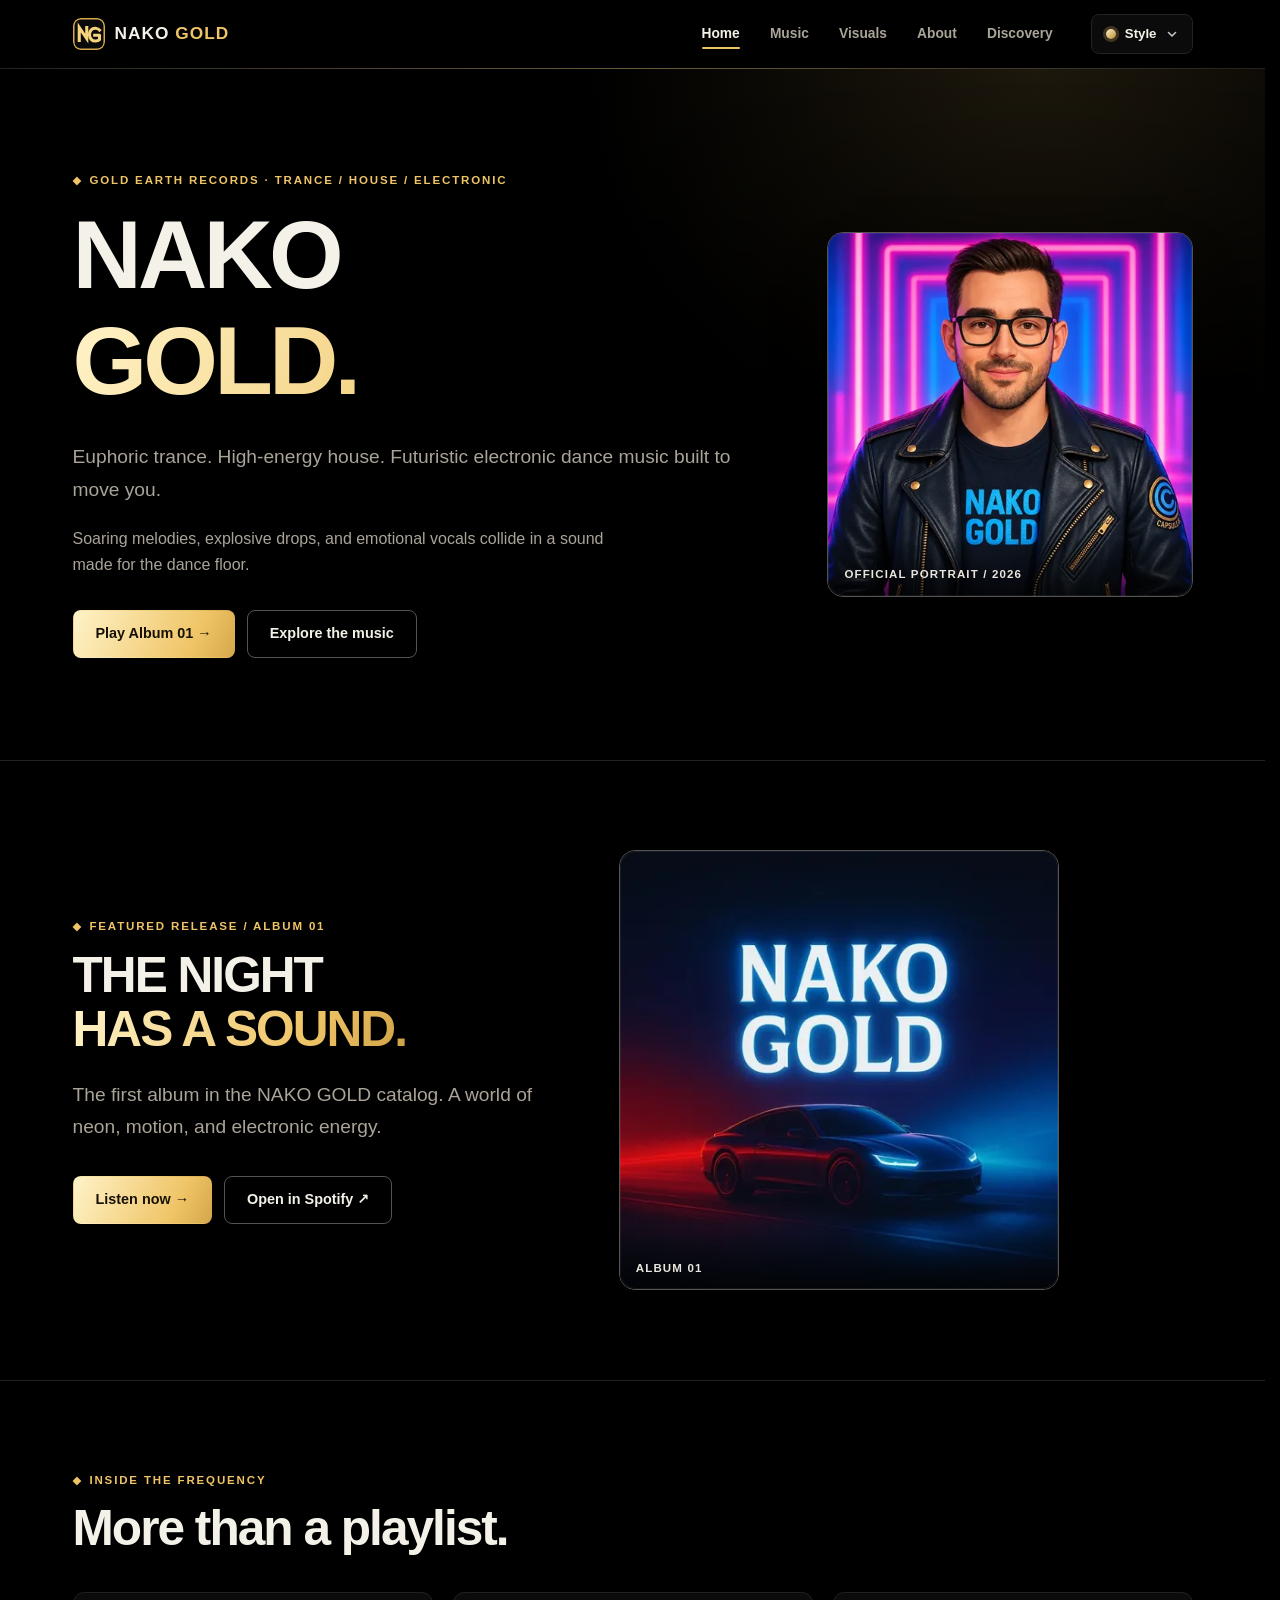
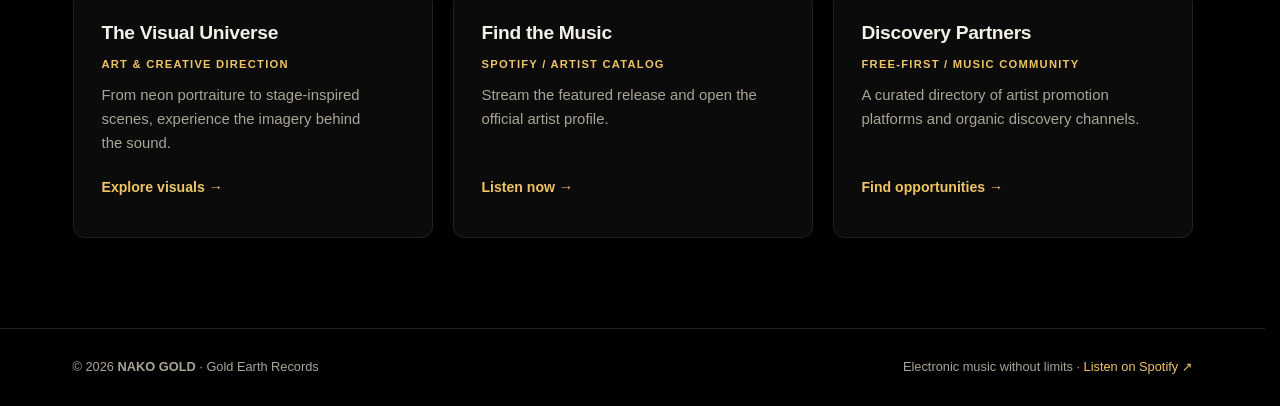
==== commit 7e4b6241: "NAKO GOLD V4.0.0: true blacks, per-style sheen and UI, rack mobile menu, lighter pages Co-Authored-B" ====
--- a/index.html
+++ b/index.html
@@ -1,4 +1,4 @@
-<!doctype html><html lang="en" data-theme="gold"><head><meta charset="utf-8"><meta name="viewport" content="width=device-width,initial-scale=1"><meta name="theme-color" content="#080808"><meta name="description" content="Euphoric trance, high-energy house, and immersive electronic dance music from NAKO GOLD / Gold Earth Records. Listen to Album 01 and explore the artist."><meta name="author" content="NAKO GOLD · Gold Earth Records"><meta name="keywords" content="NAKO GOLD, electronic dance music, trance, house music, EDM, euphoric trance, dance music, Gold Earth Records"><title>NAKO GOLD | Trance, House & Electronic Dance Music</title><link rel="canonical" href="https://sukonik.github.io/nakogold/"><meta property="og:type" content="website"><meta property="og:site_name" content="NAKO GOLD"><meta property="og:title" content="NAKO GOLD | Trance, House & Electronic Dance Music"><meta property="og:description" content="Euphoric trance, high-energy house, and immersive electronic dance music from NAKO GOLD / Gold Earth Records. Listen to Album 01 and explore the artist."><meta property="og:image" content="https://sukonik.github.io/nakogold/assets/images/art/album-01-car.webp"><meta property="og:url" content="https://sukonik.github.io/nakogold/"><meta name="twitter:card" content="summary_large_image"><meta name="twitter:title" content="NAKO GOLD | Trance, House & Electronic Dance Music"><meta name="twitter:description" content="Euphoric trance, high-energy house, and immersive electronic dance music from NAKO GOLD / Gold Earth Records. Listen to Album 01 and explore the artist."><meta name="twitter:image" content="https://sukonik.github.io/nakogold/assets/images/art/album-01-car.webp"><!--chrome:head--><link rel="icon" type="image/svg+xml" href="assets/favicon.svg"><link rel="icon" type="image/png" sizes="16x16" href="assets/icons/favicon-16.png"><link rel="icon" type="image/png" sizes="32x32" href="assets/icons/favicon-32.png"><link rel="apple-touch-icon" href="assets/icons/apple-touch-icon.png"><link rel="manifest" href="manifest.webmanifest"><link rel="stylesheet" href="css/v3-tokens.css?v=3.1.0"><link rel="stylesheet" href="css/v3-base.css?v=3.1.0"><link rel="stylesheet" href="css/v3-components.css?v=3.1.0"><link rel="stylesheet" href="css/v3-responsive.css?v=3.1.0"><script>try{const t=localStorage.getItem("nako-theme");if(["gold","trance","house","techno","pulsewave","synthpop","eurodance","nightdrive"].includes(t))document.documentElement.dataset.theme=t}catch(_){}</script><noscript><style>.mobile-panel{visibility:visible;opacity:1;transform:none;position:static}.menu-toggle,.style-wrap{display:none!important}</style></noscript><!--/chrome:head--><script type="application/ld+json">{"@context":"https://schema.org","@type":"MusicGroup","name":"NAKO GOLD","alternateName":"Nako Gold","description":"NAKO GOLD blends euphoric trance, high-energy house, hard-hitting EDM, futuristic synths, explosive drops and emotional vocals.","genre":["Trance","House","Electronic Dance Music","Techno","Eurodance"],"url":"https://sukonik.github.io/nakogold/","image":"https://sukonik.github.io/nakogold/assets/images/nako-gold/artist-portrait.webp","sameAs":["https://open.spotify.com/artist/6n4s5S0cGiMsW4oJvIwU2L"]}</script></head><body><!--chrome:header--><a class="skip-link" href="#main">Skip to content</a>
+<!doctype html><html lang="en" data-theme="gold"><head><meta charset="utf-8"><meta name="viewport" content="width=device-width,initial-scale=1"><meta name="theme-color" content="#080808"><meta name="description" content="Euphoric trance, high-energy house, and immersive electronic dance music from NAKO GOLD / Gold Earth Records. Listen to Album 01 and explore the artist."><meta name="author" content="NAKO GOLD · Gold Earth Records"><meta name="keywords" content="NAKO GOLD, electronic dance music, trance, house music, EDM, euphoric trance, dance music, Gold Earth Records"><title>NAKO GOLD | Trance, House & Electronic Dance Music</title><link rel="canonical" href="https://sukonik.github.io/nakogold/"><meta property="og:type" content="website"><meta property="og:site_name" content="NAKO GOLD"><meta property="og:title" content="NAKO GOLD | Trance, House & Electronic Dance Music"><meta property="og:description" content="Euphoric trance, high-energy house, and immersive electronic dance music from NAKO GOLD / Gold Earth Records. Listen to Album 01 and explore the artist."><meta property="og:image" content="https://sukonik.github.io/nakogold/assets/images/art/album-01-car.webp"><meta property="og:url" content="https://sukonik.github.io/nakogold/"><meta name="twitter:card" content="summary_large_image"><meta name="twitter:title" content="NAKO GOLD | Trance, House & Electronic Dance Music"><meta name="twitter:description" content="Euphoric trance, high-energy house, and immersive electronic dance music from NAKO GOLD / Gold Earth Records. Listen to Album 01 and explore the artist."><meta name="twitter:image" content="https://sukonik.github.io/nakogold/assets/images/art/album-01-car.webp"><!--chrome:head--><link rel="icon" type="image/svg+xml" href="assets/favicon.svg"><link rel="icon" type="image/png" sizes="16x16" href="assets/icons/favicon-16.png"><link rel="icon" type="image/png" sizes="32x32" href="assets/icons/favicon-32.png"><link rel="apple-touch-icon" href="assets/icons/apple-touch-icon.png"><link rel="manifest" href="manifest.webmanifest"><link rel="stylesheet" href="css/v4-tokens.css?v=4.0.0"><link rel="stylesheet" href="css/v4-base.css?v=4.0.0"><link rel="stylesheet" href="css/v4-components.css?v=4.0.0"><link rel="stylesheet" href="css/v4-responsive.css?v=4.0.0"><script>try{const t=localStorage.getItem("nako-theme");if(["gold","trance","house","techno","pulsewave","synthpop","eurodance","nightdrive"].includes(t))document.documentElement.dataset.theme=t}catch(_){}</script><noscript><style>.mobile-panel{visibility:visible;opacity:1;transform:none;position:static}.menu-toggle,.style-wrap{display:none!important}</style></noscript><!--/chrome:head--><script type="application/ld+json">{"@context":"https://schema.org","@type":"MusicGroup","name":"NAKO GOLD","alternateName":"Nako Gold","description":"NAKO GOLD blends euphoric trance, high-energy house, hard-hitting EDM, futuristic synths, explosive drops and emotional vocals.","genre":["Trance","House","Electronic Dance Music","Techno","Eurodance"],"url":"https://sukonik.github.io/nakogold/","image":"https://sukonik.github.io/nakogold/assets/images/nako-gold/artist-portrait.webp","sameAs":["https://open.spotify.com/artist/6n4s5S0cGiMsW4oJvIwU2L"]}</script></head><body><!--chrome:header--><a class="skip-link" href="#main">Skip to content</a>
 <header class="site-header" data-header>
 <div class="container nav-shell">
 <a class="brand" href="index.html" aria-label="NAKO GOLD home"><img src="assets/favicon.svg" width="32" height="32" alt=""><span>NAKO <strong>GOLD</strong></span></a>
@@ -6,15 +6,15 @@
 <div class="header-controls">
 <div class="style-wrap">
 <button type="button" class="style-toggle" data-style-toggle aria-haspopup="menu" aria-controls="style-options" aria-expanded="false"><span class="style-dot" aria-hidden="true"></span><span>Style</span><svg class="chevron" aria-hidden="true" viewBox="0 0 12 12" width="12" height="12"><path d="m2.5 4.5 3.5 3.5 3.5-3.5" fill="none" stroke="currentColor" stroke-width="1.6" stroke-linecap="round" stroke-linejoin="round"/></svg></button>
-<div class="style-popover" id="style-options" role="menu" aria-label="Site style"><p class="menu-eyebrow">Style <span aria-hidden="true">·</span> <span data-style-current>Black &amp; Gold</span></p><div class="style-options"><button type="button" class="theme-option" role="menuitemradio" data-theme-choice="gold" aria-checked="true" style="--swatch:#efc466"><span class="swatch" aria-hidden="true"></span><span class="theme-name">Black &amp; Gold</span><svg class="picked" aria-hidden="true" viewBox="0 0 16 16" width="14" height="14"><path d="m3.5 8.5 3 3 6-7" fill="none" stroke="currentColor" stroke-width="2" stroke-linecap="round" stroke-linejoin="round"/></svg></button><button type="button" class="theme-option" role="menuitemradio" data-theme-choice="trance" aria-checked="false" style="--swatch:#69dcff"><span class="swatch" aria-hidden="true"></span><span class="theme-name">Trance</span><svg class="picked" aria-hidden="true" viewBox="0 0 16 16" width="14" height="14"><path d="m3.5 8.5 3 3 6-7" fill="none" stroke="currentColor" stroke-width="2" stroke-linecap="round" stroke-linejoin="round"/></svg></button><button type="button" class="theme-option" role="menuitemradio" data-theme-choice="house" aria-checked="false" style="--swatch:#ffb876"><span class="swatch" aria-hidden="true"></span><span class="theme-name">House</span><svg class="picked" aria-hidden="true" viewBox="0 0 16 16" width="14" height="14"><path d="m3.5 8.5 3 3 6-7" fill="none" stroke="currentColor" stroke-width="2" stroke-linecap="round" stroke-linejoin="round"/></svg></button><button type="button" class="theme-option" role="menuitemradio" data-theme-choice="techno" aria-checked="false" style="--swatch:#c8ff62"><span class="swatch" aria-hidden="true"></span><span class="theme-name">Techno</span><svg class="picked" aria-hidden="true" viewBox="0 0 16 16" width="14" height="14"><path d="m3.5 8.5 3 3 6-7" fill="none" stroke="currentColor" stroke-width="2" stroke-linecap="round" stroke-linejoin="round"/></svg></button><button type="button" class="theme-option" role="menuitemradio" data-theme-choice="pulsewave" aria-checked="false" style="--swatch:#83a9ff"><span class="swatch" aria-hidden="true"></span><span class="theme-name">PulseWave</span><svg class="picked" aria-hidden="true" viewBox="0 0 16 16" width="14" height="14"><path d="m3.5 8.5 3 3 6-7" fill="none" stroke="currentColor" stroke-width="2" stroke-linecap="round" stroke-linejoin="round"/></svg></button><button type="button" class="theme-option" role="menuitemradio" data-theme-choice="synthpop" aria-checked="false" style="--swatch:#ff8bdb"><span class="swatch" aria-hidden="true"></span><span class="theme-name">SynthPop</span><svg class="picked" aria-hidden="true" viewBox="0 0 16 16" width="14" height="14"><path d="m3.5 8.5 3 3 6-7" fill="none" stroke="currentColor" stroke-width="2" stroke-linecap="round" stroke-linejoin="round"/></svg></button><button type="button" class="theme-option" role="menuitemradio" data-theme-choice="eurodance" aria-checked="false" style="--swatch:#ffdf62"><span class="swatch" aria-hidden="true"></span><span class="theme-name">EuroDance</span><svg class="picked" aria-hidden="true" viewBox="0 0 16 16" width="14" height="14"><path d="m3.5 8.5 3 3 6-7" fill="none" stroke="currentColor" stroke-width="2" stroke-linecap="round" stroke-linejoin="round"/></svg></button><button type="button" class="theme-option" role="menuitemradio" data-theme-choice="nightdrive" aria-checked="false" style="--swatch:#ff7894"><span class="swatch" aria-hidden="true"></span><span class="theme-name">NightDrive</span><svg class="picked" aria-hidden="true" viewBox="0 0 16 16" width="14" height="14"><path d="m3.5 8.5 3 3 6-7" fill="none" stroke="currentColor" stroke-width="2" stroke-linecap="round" stroke-linejoin="round"/></svg></button></div></div>
+<div class="style-popover" id="style-options" role="menu" aria-label="Site style"><p class="menu-eyebrow">Style <span aria-hidden="true">·</span> <span data-style-current>Black &amp; Gold</span></p><div class="style-options"><button type="button" class="theme-option" role="menuitemradio" data-theme-choice="gold" aria-checked="true" style="--swatch:linear-gradient(135deg,#fff3c8,#b98a30)"><span class="swatch" aria-hidden="true"></span><span class="theme-name">Black &amp; Gold</span><svg class="picked" aria-hidden="true" viewBox="0 0 16 16" width="14" height="14"><path d="m3.5 8.5 3 3 6-7" fill="none" stroke="currentColor" stroke-width="2" stroke-linecap="round" stroke-linejoin="round"/></svg></button><button type="button" class="theme-option" role="menuitemradio" data-theme-choice="trance" aria-checked="false" style="--swatch:linear-gradient(135deg,#e2f9ff,#6f8cff)"><span class="swatch" aria-hidden="true"></span><span class="theme-name">Trance</span><svg class="picked" aria-hidden="true" viewBox="0 0 16 16" width="14" height="14"><path d="m3.5 8.5 3 3 6-7" fill="none" stroke="currentColor" stroke-width="2" stroke-linecap="round" stroke-linejoin="round"/></svg></button><button type="button" class="theme-option" role="menuitemradio" data-theme-choice="house" aria-checked="false" style="--swatch:linear-gradient(135deg,#ffe6c6,#ff7a4a)"><span class="swatch" aria-hidden="true"></span><span class="theme-name">House</span><svg class="picked" aria-hidden="true" viewBox="0 0 16 16" width="14" height="14"><path d="m3.5 8.5 3 3 6-7" fill="none" stroke="currentColor" stroke-width="2" stroke-linecap="round" stroke-linejoin="round"/></svg></button><button type="button" class="theme-option" role="menuitemradio" data-theme-choice="techno" aria-checked="false" style="--swatch:linear-gradient(135deg,#f1ffc9,#6fe03c)"><span class="swatch" aria-hidden="true"></span><span class="theme-name">Techno</span><svg class="picked" aria-hidden="true" viewBox="0 0 16 16" width="14" height="14"><path d="m3.5 8.5 3 3 6-7" fill="none" stroke="currentColor" stroke-width="2" stroke-linecap="round" stroke-linejoin="round"/></svg></button><button type="button" class="theme-option" role="menuitemradio" data-theme-choice="pulsewave" aria-checked="false" style="--swatch:linear-gradient(135deg,#dfe9ff,#6a63ff)"><span class="swatch" aria-hidden="true"></span><span class="theme-name">PulseWave</span><svg class="picked" aria-hidden="true" viewBox="0 0 16 16" width="14" height="14"><path d="m3.5 8.5 3 3 6-7" fill="none" stroke="currentColor" stroke-width="2" stroke-linecap="round" stroke-linejoin="round"/></svg></button><button type="button" class="theme-option" role="menuitemradio" data-theme-choice="synthpop" aria-checked="false" style="--swatch:linear-gradient(135deg,#ffdcf3,#b86bff)"><span class="swatch" aria-hidden="true"></span><span class="theme-name">SynthPop</span><svg class="picked" aria-hidden="true" viewBox="0 0 16 16" width="14" height="14"><path d="m3.5 8.5 3 3 6-7" fill="none" stroke="currentColor" stroke-width="2" stroke-linecap="round" stroke-linejoin="round"/></svg></button><button type="button" class="theme-option" role="menuitemradio" data-theme-choice="eurodance" aria-checked="false" style="--swatch:linear-gradient(135deg,#fff7c6,#ffb23c)"><span class="swatch" aria-hidden="true"></span><span class="theme-name">EuroDance</span><svg class="picked" aria-hidden="true" viewBox="0 0 16 16" width="14" height="14"><path d="m3.5 8.5 3 3 6-7" fill="none" stroke="currentColor" stroke-width="2" stroke-linecap="round" stroke-linejoin="round"/></svg></button><button type="button" class="theme-option" role="menuitemradio" data-theme-choice="nightdrive" aria-checked="false" style="--swatch:linear-gradient(135deg,#ffc9d5,#c44cff)"><span class="swatch" aria-hidden="true"></span><span class="theme-name">NightDrive</span><svg class="picked" aria-hidden="true" viewBox="0 0 16 16" width="14" height="14"><path d="m3.5 8.5 3 3 6-7" fill="none" stroke="currentColor" stroke-width="2" stroke-linecap="round" stroke-linejoin="round"/></svg></button></div></div>
 </div>
 <button type="button" class="menu-toggle" data-menu-toggle aria-label="Open navigation menu" aria-controls="mobile-menu" aria-expanded="false"><span class="burger" aria-hidden="true"><i></i><i></i><i></i></span></button>
 </div>
 </div>
-<div id="mobile-menu" class="mobile-panel"><div class="container"><nav class="mobile-nav" aria-label="Mobile"><a href="index.html" aria-current="page">Home</a><a href="music.html">Music</a><a href="visuals.html">Visuals</a><a href="about.html">About</a><a href="marketing.html">Discovery</a></nav><div class="mobile-style"><p class="menu-eyebrow">Style</p><div class="style-options" role="group" aria-label="Site style"><button type="button" class="theme-option" data-theme-choice="gold" aria-pressed="true" style="--swatch:#efc466"><span class="swatch" aria-hidden="true"></span><span class="theme-name">Black &amp; Gold</span><svg class="picked" aria-hidden="true" viewBox="0 0 16 16" width="14" height="14"><path d="m3.5 8.5 3 3 6-7" fill="none" stroke="currentColor" stroke-width="2" stroke-linecap="round" stroke-linejoin="round"/></svg></button><button type="button" class="theme-option" data-theme-choice="trance" aria-pressed="false" style="--swatch:#69dcff"><span class="swatch" aria-hidden="true"></span><span class="theme-name">Trance</span><svg class="picked" aria-hidden="true" viewBox="0 0 16 16" width="14" height="14"><path d="m3.5 8.5 3 3 6-7" fill="none" stroke="currentColor" stroke-width="2" stroke-linecap="round" stroke-linejoin="round"/></svg></button><button type="button" class="theme-option" data-theme-choice="house" aria-pressed="false" style="--swatch:#ffb876"><span class="swatch" aria-hidden="true"></span><span class="theme-name">House</span><svg class="picked" aria-hidden="true" viewBox="0 0 16 16" width="14" height="14"><path d="m3.5 8.5 3 3 6-7" fill="none" stroke="currentColor" stroke-width="2" stroke-linecap="round" stroke-linejoin="round"/></svg></button><button type="button" class="theme-option" data-theme-choice="techno" aria-pressed="false" style="--swatch:#c8ff62"><span class="swatch" aria-hidden="true"></span><span class="theme-name">Techno</span><svg class="picked" aria-hidden="true" viewBox="0 0 16 16" width="14" height="14"><path d="m3.5 8.5 3 3 6-7" fill="none" stroke="currentColor" stroke-width="2" stroke-linecap="round" stroke-linejoin="round"/></svg></button><button type="button" class="theme-option" data-theme-choice="pulsewave" aria-pressed="false" style="--swatch:#83a9ff"><span class="swatch" aria-hidden="true"></span><span class="theme-name">PulseWave</span><svg class="picked" aria-hidden="true" viewBox="0 0 16 16" width="14" height="14"><path d="m3.5 8.5 3 3 6-7" fill="none" stroke="currentColor" stroke-width="2" stroke-linecap="round" stroke-linejoin="round"/></svg></button><button type="button" class="theme-option" data-theme-choice="synthpop" aria-pressed="false" style="--swatch:#ff8bdb"><span class="swatch" aria-hidden="true"></span><span class="theme-name">SynthPop</span><svg class="picked" aria-hidden="true" viewBox="0 0 16 16" width="14" height="14"><path d="m3.5 8.5 3 3 6-7" fill="none" stroke="currentColor" stroke-width="2" stroke-linecap="round" stroke-linejoin="round"/></svg></button><button type="button" class="theme-option" data-theme-choice="eurodance" aria-pressed="false" style="--swatch:#ffdf62"><span class="swatch" aria-hidden="true"></span><span class="theme-name">EuroDance</span><svg class="picked" aria-hidden="true" viewBox="0 0 16 16" width="14" height="14"><path d="m3.5 8.5 3 3 6-7" fill="none" stroke="currentColor" stroke-width="2" stroke-linecap="round" stroke-linejoin="round"/></svg></button><button type="button" class="theme-option" data-theme-choice="nightdrive" aria-pressed="false" style="--swatch:#ff7894"><span class="swatch" aria-hidden="true"></span><span class="theme-name">NightDrive</span><svg class="picked" aria-hidden="true" viewBox="0 0 16 16" width="14" height="14"><path d="m3.5 8.5 3 3 6-7" fill="none" stroke="currentColor" stroke-width="2" stroke-linecap="round" stroke-linejoin="round"/></svg></button></div></div></div></div>
+<div id="mobile-menu" class="mobile-panel"><div class="container"><nav class="rack" aria-label="Mobile"><a href="index.html" aria-current="page"><span class="led" aria-hidden="true"></span><span>Home</span><span class="unit-id" aria-hidden="true"></span><span class="unit-live" aria-hidden="true">Online</span></a><a href="music.html"><span class="led" aria-hidden="true"></span><span>Music</span><span class="unit-id" aria-hidden="true"></span><span class="unit-live" aria-hidden="true">Online</span></a><a href="visuals.html"><span class="led" aria-hidden="true"></span><span>Visuals</span><span class="unit-id" aria-hidden="true"></span><span class="unit-live" aria-hidden="true">Online</span></a><a href="about.html"><span class="led" aria-hidden="true"></span><span>About</span><span class="unit-id" aria-hidden="true"></span><span class="unit-live" aria-hidden="true">Online</span></a><a href="marketing.html"><span class="led" aria-hidden="true"></span><span>Discovery</span><span class="unit-id" aria-hidden="true"></span><span class="unit-live" aria-hidden="true">Online</span></a><div class="rack-style"><button type="button" class="rack-toggle" data-mstyle-toggle aria-expanded="false" aria-controls="mobile-style-list"><span class="led" aria-hidden="true"></span><span>Style</span><span class="unit-live" data-style-current>Black &amp; Gold</span><svg class="chevron" aria-hidden="true" viewBox="0 0 12 12" width="12" height="12"><path d="m2.5 4.5 3.5 3.5 3.5-3.5" fill="none" stroke="currentColor" stroke-width="1.6" stroke-linecap="round" stroke-linejoin="round"/></svg></button><div id="mobile-style-list" class="rack-style-list"><div><div class="style-options" role="group" aria-label="Site style"><button type="button" class="theme-option" data-theme-choice="gold" aria-pressed="true" style="--swatch:linear-gradient(135deg,#fff3c8,#b98a30)"><span class="swatch" aria-hidden="true"></span><span class="theme-name">Black &amp; Gold</span><svg class="picked" aria-hidden="true" viewBox="0 0 16 16" width="14" height="14"><path d="m3.5 8.5 3 3 6-7" fill="none" stroke="currentColor" stroke-width="2" stroke-linecap="round" stroke-linejoin="round"/></svg></button><button type="button" class="theme-option" data-theme-choice="trance" aria-pressed="false" style="--swatch:linear-gradient(135deg,#e2f9ff,#6f8cff)"><span class="swatch" aria-hidden="true"></span><span class="theme-name">Trance</span><svg class="picked" aria-hidden="true" viewBox="0 0 16 16" width="14" height="14"><path d="m3.5 8.5 3 3 6-7" fill="none" stroke="currentColor" stroke-width="2" stroke-linecap="round" stroke-linejoin="round"/></svg></button><button type="button" class="theme-option" data-theme-choice="house" aria-pressed="false" style="--swatch:linear-gradient(135deg,#ffe6c6,#ff7a4a)"><span class="swatch" aria-hidden="true"></span><span class="theme-name">House</span><svg class="picked" aria-hidden="true" viewBox="0 0 16 16" width="14" height="14"><path d="m3.5 8.5 3 3 6-7" fill="none" stroke="currentColor" stroke-width="2" stroke-linecap="round" stroke-linejoin="round"/></svg></button><button type="button" class="theme-option" data-theme-choice="techno" aria-pressed="false" style="--swatch:linear-gradient(135deg,#f1ffc9,#6fe03c)"><span class="swatch" aria-hidden="true"></span><span class="theme-name">Techno</span><svg class="picked" aria-hidden="true" viewBox="0 0 16 16" width="14" height="14"><path d="m3.5 8.5 3 3 6-7" fill="none" stroke="currentColor" stroke-width="2" stroke-linecap="round" stroke-linejoin="round"/></svg></button><button type="button" class="theme-option" data-theme-choice="pulsewave" aria-pressed="false" style="--swatch:linear-gradient(135deg,#dfe9ff,#6a63ff)"><span class="swatch" aria-hidden="true"></span><span class="theme-name">PulseWave</span><svg class="picked" aria-hidden="true" viewBox="0 0 16 16" width="14" height="14"><path d="m3.5 8.5 3 3 6-7" fill="none" stroke="currentColor" stroke-width="2" stroke-linecap="round" stroke-linejoin="round"/></svg></button><button type="button" class="theme-option" data-theme-choice="synthpop" aria-pressed="false" style="--swatch:linear-gradient(135deg,#ffdcf3,#b86bff)"><span class="swatch" aria-hidden="true"></span><span class="theme-name">SynthPop</span><svg class="picked" aria-hidden="true" viewBox="0 0 16 16" width="14" height="14"><path d="m3.5 8.5 3 3 6-7" fill="none" stroke="currentColor" stroke-width="2" stroke-linecap="round" stroke-linejoin="round"/></svg></button><button type="button" class="theme-option" data-theme-choice="eurodance" aria-pressed="false" style="--swatch:linear-gradient(135deg,#fff7c6,#ffb23c)"><span class="swatch" aria-hidden="true"></span><span class="theme-name">EuroDance</span><svg class="picked" aria-hidden="true" viewBox="0 0 16 16" width="14" height="14"><path d="m3.5 8.5 3 3 6-7" fill="none" stroke="currentColor" stroke-width="2" stroke-linecap="round" stroke-linejoin="round"/></svg></button><button type="button" class="theme-option" data-theme-choice="nightdrive" aria-pressed="false" style="--swatch:linear-gradient(135deg,#ffc9d5,#c44cff)"><span class="swatch" aria-hidden="true"></span><span class="theme-name">NightDrive</span><svg class="picked" aria-hidden="true" viewBox="0 0 16 16" width="14" height="14"><path d="m3.5 8.5 3 3 6-7" fill="none" stroke="currentColor" stroke-width="2" stroke-linecap="round" stroke-linejoin="round"/></svg></button></div></div></div></div></nav></div></div>
 </header>
 <div class="scrim" data-scrim hidden></div>
-<p class="sr-only" role="status" aria-live="polite" data-style-live></p><!--/chrome:header--><main id="main"><section class="hero"><div class="container hero-inner"><div class="hero-copy"><p class="kicker">Gold Earth Records · Trance / House / Electronic</p><h1>NAKO <span>GOLD.</span></h1><p class="lede">Euphoric trance. High-energy house. Futuristic electronic dance music built to move you.</p><p>Soaring melodies, explosive drops, and emotional vocals collide in a sound made for the dance floor.</p><div class="btn-row"><a class="button primary" href="music.html#player">Play Album 01 →</a><a class="button" href="music.html">Explore the music</a></div></div><figure class="frame hero-art"><img src="assets/images/nako-gold/artist-portrait.webp" alt="NAKO GOLD artist portrait wearing a dark leather jacket and blue NAKO GOLD shirt, framed by pink-and-blue neon" width="920" height="920" fetchpriority="high" decoding="async"><figcaption>Official portrait / 2026</figcaption></figure></div></section>
-<section class="section"><div class="container split reverse"><figure class="frame"><img src="assets/images/art/album-01-car.webp" alt="Album 01 cover art: a neon-lit sports car under the NAKO GOLD title" width="800" height="800" loading="lazy" decoding="async"><figcaption>Album 01</figcaption></figure><div class="copy"><p class="kicker">Featured release / Album 01</p><h2>THE NIGHT<br><span class="accent">HAS A SOUND.</span></h2><p class="lede">The first album in the NAKO GOLD catalog. A world of neon, motion, and electronic energy.</p><div class="btn-row"><a class="button primary" href="music.html#player">Listen now →</a><a class="button" href="https://open.spotify.com/album/5E4aD14AQmhQ1mmQZN985G" target="_blank" rel="noopener noreferrer">Open in Spotify ↗</a></div></div></div></section>
+<p class="sr-only" role="status" aria-live="polite" data-style-live></p><!--/chrome:header--><main id="main"><section class="hero"><div class="container hero-inner"><div class="hero-copy"><p class="kicker">Gold Earth Records · Trance / House / Electronic</p><h1>NAKO <span>GOLD.</span></h1><p class="lede">Euphoric trance. High-energy house. Futuristic electronic dance music built to move you.</p><p>Soaring melodies, explosive drops, and emotional vocals collide in a sound made for the dance floor.</p><div class="btn-row"><a class="button primary" href="music.html#player">Play Album 01 →</a><a class="button" href="music.html">Explore the music</a></div></div><figure class="frame hero-art"><img src="assets/images/nako-gold/artist-portrait-480.webp" srcset="assets/images/nako-gold/artist-portrait-480.webp 480w, assets/images/nako-gold/artist-portrait.webp 920w" sizes="(max-width:700px) 92vw, 380px" alt="NAKO GOLD artist portrait wearing a dark leather jacket and blue NAKO GOLD shirt, framed by pink-and-blue neon" width="920" height="920" fetchpriority="high" decoding="async"><figcaption>Official portrait / 2026</figcaption></figure></div></section>
+<section class="section"><div class="container split reverse"><figure class="frame"><img src="assets/images/art/album-01-car-480.webp" srcset="assets/images/art/album-01-car-480.webp 480w, assets/images/art/album-01-car.webp 800w" sizes="(max-width:700px) 92vw, 440px" alt="Album 01 cover art: a neon-lit sports car under the NAKO GOLD title" width="800" height="800" loading="lazy" decoding="async"><figcaption>Album 01</figcaption></figure><div class="copy"><p class="kicker">Featured release / Album 01</p><h2>THE NIGHT<br><span class="accent">HAS A SOUND.</span></h2><p class="lede">The first album in the NAKO GOLD catalog. A world of neon, motion, and electronic energy.</p><div class="btn-row"><a class="button primary" href="music.html#player">Listen now →</a><a class="button" href="https://open.spotify.com/album/5E4aD14AQmhQ1mmQZN985G" target="_blank" rel="noopener noreferrer">Open in Spotify ↗</a></div></div></div></section>
 <section class="section"><div class="container"><div class="section-header"><p class="kicker">Inside the frequency</p><h2>More than a playlist.</h2></div><div class="grid"><article class="card"><div class="card-body"><h3>The Visual Universe</h3><span class="status">Art &amp; creative direction</span><p>From neon portraiture to stage-inspired scenes, experience the imagery behind the sound.</p><a class="link" href="visuals.html">Explore visuals →</a></div></article><article class="card"><div class="card-body"><h3>Find the Music</h3><span class="status">Spotify / Artist catalog</span><p>Stream the featured release and open the official artist profile.</p><a class="link" href="music.html">Listen now →</a></div></article><article class="card"><div class="card-body"><h3>Discovery Partners</h3><span class="status">Free-first / Music community</span><p>A curated directory of artist promotion platforms and organic discovery channels.</p><a class="link" href="marketing.html">Find opportunities →</a></div></article></div></div></section></main><!--chrome:footer--><footer class="footer"><div class="container footer-inner"><span>© 2026 <strong>NAKO GOLD</strong> · Gold Earth Records</span><span>Electronic music without limits · <a href="https://open.spotify.com/artist/6n4s5S0cGiMsW4oJvIwU2L" target="_blank" rel="noopener noreferrer">Listen on Spotify ↗</a></span></div></footer>
-<script defer src="assets/v3.js?v=3.1.0"></script><!--/chrome:footer--></body></html>+<script defer src="assets/v4.js?v=4.0.0"></script><!--/chrome:footer--></body></html>
--- a/css/v4-tokens.css
+++ b/css/v4-tokens.css
@@ -0,0 +1,12 @@
+/* NAKO GOLD V4 · semantic theme tokens. Components read only these variables, so a style is one line.
+   Colour: bg surface surface-raised ink muted line line-strong accent accent-hover accent-contrast focus glow.
+   Character: sheen (metallic gradient), kick (label glyph), r/frame-r (corner shape), rule (divider style), deco (hero pattern), frame-fx (artwork treatment), nav-pill. */
+:root,[data-theme="gold"]{color-scheme:dark;--bg:#000000;--surface:#0b0b0b;--surface-raised:#141414;--ink:#f4f1e8;--muted:#aaa498;--line:#232220;--line-strong:#555450;--accent:#efc466;--accent-hover:#ffdc92;--accent-contrast:#171205;--focus:#ffd987;--glow:rgba(239,196,102,.1);--sheen:linear-gradient(115deg,#fff3c8 0%,#efc466 36%,#b98a30 62%,#f7da8c 100%);--swatch:linear-gradient(135deg,#fff3c8,#b98a30);--btn-r:8px;--frame-r:16px;--kick:"◆";--rule:solid;--deco:radial-gradient(55% 90% at 82% 0%,rgba(239,196,102,.12),transparent 65%);--frame-fx:0 24px 60px -28px rgba(0,0,0,.9);--nav-pill:transparent}
+[data-theme="trance"]{--bg:#02040a;--surface:#090e1b;--surface-raised:#111830;--ink:#f4f5ff;--muted:#b3bbd2;--line:#202a44;--line-strong:#535b71;--accent:#69dcff;--accent-hover:#a7eaff;--accent-contrast:#071321;--focus:#9bedff;--glow:rgba(79,153,255,.1);--sheen:linear-gradient(115deg,#e2f9ff 0%,#69dcff 38%,#6f8cff 68%,#bfe9ff 100%);--swatch:linear-gradient(135deg,#e2f9ff,#6f8cff);--btn-r:999px;--frame-r:26px;--kick:"∿";--rule:solid;--deco:repeating-radial-gradient(circle at 86% 24%,transparent 0 30px,rgba(105,220,255,.085) 31px 32px);--frame-fx:0 0 0 1px rgba(105,220,255,.14),0 24px 60px -28px rgba(79,153,255,.35);--nav-pill:color-mix(in srgb,var(--accent) 12%,transparent)}
+[data-theme="house"]{--bg:#080403;--surface:#130b09;--surface-raised:#1d120f;--ink:#fff3e9;--muted:#c7aca3;--line:#33201b;--line-strong:#64534c;--accent:#ffb876;--accent-hover:#ffd4a6;--accent-contrast:#26130c;--focus:#ffd29a;--glow:rgba(255,107,75,.1);--sheen:linear-gradient(115deg,#ffe6c6 0%,#ffb876 38%,#ff7a4a 68%,#ffd2a1 100%);--swatch:linear-gradient(135deg,#ffe6c6,#ff7a4a);--btn-r:14px;--frame-r:22px;--kick:"●";--rule:solid;--deco:repeating-conic-gradient(from 0deg at 86% 22%,rgba(255,184,118,.075) 0 5deg,transparent 5deg 10deg);--frame-fx:0 24px 60px -28px rgba(255,107,75,.35);--nav-pill:transparent}
+[data-theme="techno"]{--bg:#010401;--surface:#080f09;--surface-raised:#0f180f;--ink:#f0f8e9;--muted:#aebbaa;--line:#1d291c;--line-strong:#505b4d;--accent:#c8ff62;--accent-hover:#e5ffad;--accent-contrast:#142008;--focus:#ceff8b;--glow:rgba(143,238,74,.1);--sheen:linear-gradient(115deg,#f1ffc9 0%,#c8ff62 38%,#6fe03c 68%,#dcff95 100%);--swatch:linear-gradient(135deg,#f1ffc9,#6fe03c);--btn-r:2px;--frame-r:3px;--kick:"//";--rule:dashed;--deco:linear-gradient(rgba(200,255,98,.06) 1px,transparent 1px) 0 0/34px 34px,linear-gradient(90deg,rgba(200,255,98,.06) 1px,transparent 1px) 0 0/34px 34px;--frame-fx:none;--nav-pill:transparent}
+[data-theme="pulsewave"]{--bg:#03040b;--surface:#0a0e1d;--surface-raised:#111733;--ink:#f5f3ff;--muted:#b2b6d0;--line:#222849;--line-strong:#555975;--accent:#83a9ff;--accent-hover:#bdd1ff;--accent-contrast:#0b1533;--focus:#b2c7ff;--glow:rgba(99,92,255,.1);--sheen:linear-gradient(115deg,#dfe9ff 0%,#83a9ff 38%,#6a63ff 68%,#c3d5ff 100%);--swatch:linear-gradient(135deg,#dfe9ff,#6a63ff);--btn-r:10px;--frame-r:16px;--kick:"≋";--rule:solid;--deco:repeating-linear-gradient(90deg,rgba(131,169,255,.10) 0 2px,transparent 2px 14px);--frame-fx:0 24px 60px -28px rgba(99,92,255,.45);--nav-pill:transparent}
+[data-theme="synthpop"]{--bg:#090309;--surface:#150a17;--surface-raised:#211024;--ink:#fff1fb;--muted:#dabbd3;--line:#3a2040;--line-strong:#69526d;--accent:#ff8bdb;--accent-hover:#ffb7e9;--accent-contrast:#311025;--focus:#ffc4ee;--glow:rgba(245,96,201,.1);--sheen:linear-gradient(115deg,#ffdcf3 0%,#ff8bdb 38%,#b86bff 68%,#ffc7ec 100%);--swatch:linear-gradient(135deg,#ffdcf3,#b86bff);--btn-r:999px;--frame-r:28px;--kick:"✦";--rule:dotted;--deco:repeating-linear-gradient(180deg,rgba(255,139,219,.11) 0 3px,transparent 3px 12px);--frame-fx:7px 7px 0 color-mix(in srgb,var(--accent) 30%,transparent);--nav-pill:color-mix(in srgb,var(--accent) 13%,transparent)}
+[data-theme="eurodance"]{--bg:#02051a;--surface:#091129;--surface-raised:#121c40;--ink:#fffef1;--muted:#b9c2d8;--line:#25335a;--line-strong:#59647e;--accent:#ffdf62;--accent-hover:#ffedaa;--accent-contrast:#1e1c08;--focus:#ffe58e;--glow:rgba(75,130,255,.1);--sheen:linear-gradient(115deg,#fff7c6 0%,#ffdf62 38%,#ffb23c 68%,#fff0a6 100%);--swatch:linear-gradient(135deg,#fff7c6,#ffb23c);--btn-r:6px;--frame-r:10px;--kick:"★";--rule:solid;--deco:repeating-linear-gradient(135deg,rgba(255,223,98,.07) 0 14px,transparent 14px 28px);--frame-fx:0 6px 0 var(--accent);--nav-pill:transparent}
+[data-theme="nightdrive"]{--bg:#05030a;--surface:#100819;--surface-raised:#1a0f26;--ink:#fcf2fd;--muted:#c4b4ce;--line:#2f2040;--line-strong:#60526d;--accent:#ff7894;--accent-hover:#ffb0bc;--accent-contrast:#280b17;--focus:#ff9fb4;--glow:rgba(185,52,142,.1);--sheen:linear-gradient(115deg,#ffc9d5 0%,#ff7894 38%,#c44cff 72%,#ffa5b8 100%);--swatch:linear-gradient(135deg,#ffc9d5,#c44cff);--btn-r:12px;--frame-r:18px;--kick:"◐";--rule:solid;--deco:repeating-linear-gradient(0deg,rgba(255,120,148,.10) 0 1px,transparent 1px 13px);--frame-fx:0 24px 60px -28px rgba(196,76,255,.5);--nav-pill:color-mix(in srgb,var(--accent) 11%,transparent)}
+:root{--font:"Helvetica Neue",Helvetica,Arial,system-ui,sans-serif;--container:1120px;--gutter:clamp(16px,4vw,40px);--header-h:68px;--space-1:4px;--space-2:8px;--space-3:12px;--space-4:16px;--space-5:24px;--space-6:32px;--space-7:48px;--space-8:72px;--radius-sm:8px;--radius:12px;--ease:cubic-bezier(.2,.7,.2,1);--dur:.18s;--shadow-pop:0 18px 48px rgba(0,0,0,.6)}
--- a/css/v4-base.css
+++ b/css/v4-base.css
@@ -0,0 +1,30 @@
+/* NAKO GOLD V4 · reset, type scale and layout primitives. Tokens live in v3-tokens.css. */
+*,*::before,*::after{box-sizing:border-box}
+html{scroll-behavior:smooth;scroll-padding-top:calc(var(--header-h) + 16px);scrollbar-gutter:stable;text-size-adjust:100%;-webkit-text-size-adjust:100%}
+body{margin:0;min-width:0;min-height:100vh;min-height:100dvh;display:flex;flex-direction:column;background:var(--bg);color:var(--ink);font:400 1rem/1.62 var(--font);-webkit-font-smoothing:antialiased;-moz-osx-font-smoothing:grayscale;text-rendering:optimizeLegibility}
+main{flex:1 0 auto}
+button{font:inherit;color:inherit;cursor:pointer}
+a{color:inherit;text-decoration:none}
+img,svg{max-width:100%}
+img{height:auto;display:block}
+figure{margin:0}
+h1,h2,h3,p{margin-top:0}
+h1,h2,h3{letter-spacing:-.04em;line-height:1.1;text-wrap:balance}
+h1{font-size:clamp(2.75rem,2rem + 4.4vw,5.5rem);font-weight:760}
+h2{font-size:clamp(1.85rem,1.4rem + 2.2vw,3.1rem);font-weight:740}
+h3{font-size:clamp(1.05rem,1rem + .3vw,1.2rem);font-weight:720;letter-spacing:-.015em;line-height:1.25}
+p{color:var(--muted);text-wrap:pretty}
+:focus-visible{outline:2px solid var(--focus);outline-offset:3px;border-radius:4px}
+::selection{background:var(--accent);color:var(--accent-contrast)}
+[hidden]{display:none!important}
+.container{width:min(calc(100% - 2*var(--gutter)),var(--container));margin-inline:auto}
+.grid{display:grid;grid-template-columns:repeat(3,minmax(0,1fr));gap:clamp(14px,2vw,20px)}
+.accent{color:var(--accent)}
+h1 .accent,h2 .accent,.hero h1 span{color:var(--accent);background:var(--sheen);background-size:200% 100%;-webkit-background-clip:text;background-clip:text;-webkit-text-fill-color:transparent}
+.kicker::before{content:var(--kick);margin-right:.7em;letter-spacing:0;color:var(--accent)}
+.kicker{font-size:.72rem;letter-spacing:.16em;font-weight:760;text-transform:uppercase;color:var(--accent);margin-bottom:var(--space-3)}
+.lede{max-width:44rem;font-size:clamp(1.04rem,1rem + .35vw,1.2rem);line-height:1.7}
+.fineprint{font-size:.82rem;line-height:1.55;color:var(--muted)}
+.sr-only{position:absolute;width:1px;height:1px;margin:-1px;clip-path:inset(50%);overflow:hidden;white-space:nowrap}
+.skip-link{position:fixed;top:-100px;left:12px;padding:10px 16px;border-radius:var(--radius-sm);background:var(--accent);color:var(--accent-contrast);font-weight:700;z-index:500}
+.skip-link:focus{top:12px}
--- a/css/v4-components.css
+++ b/css/v4-components.css
@@ -0,0 +1,203 @@
+/* NAKO GOLD V4 · components. Quiet by default; purposeful in interaction. */
+
+/* Header ------------------------------------------------------------ */
+.site-header{position:sticky;top:0;z-index:80;background:var(--bg);border-bottom:1px solid var(--line);transition:border-color var(--dur),box-shadow var(--dur)}
+.site-header::after{content:"";position:absolute;inset:auto 0 -1px;height:1px;background:linear-gradient(90deg,transparent,var(--accent) 50%,transparent);opacity:.35;pointer-events:none}
+.site-header.is-scrolled{border-color:var(--line-strong);box-shadow:0 10px 24px rgba(0,0,0,.5)}
+.nav-shell{display:flex;align-items:center;gap:clamp(12px,2vw,24px);height:var(--header-h)}
+.brand{display:inline-flex;align-items:center;gap:10px;min-width:0;white-space:nowrap;font-size:1.08rem;font-weight:830;letter-spacing:.06em}
+.brand img{width:32px;height:32px;flex:none;border-radius:8px}
+.brand strong{color:var(--accent)}
+.primary-nav{display:flex;gap:2px;align-items:center;margin-left:auto}
+.primary-nav a{position:relative;display:inline-flex;align-items:center;min-height:44px;padding:0 clamp(10px,1.1vw,16px);color:var(--muted);font-size:.86rem;font-weight:650;border-radius:var(--radius-sm);transition:color var(--dur)}
+.primary-nav a::after{content:"";position:absolute;left:clamp(10px,1.1vw,16px);right:clamp(10px,1.1vw,16px);bottom:7px;height:2px;border-radius:2px;background:var(--accent);transform:scaleX(0);transform-origin:left;transition:transform .24s var(--ease)}
+.primary-nav a:hover,.primary-nav a[aria-current="page"]{color:var(--ink)}
+.primary-nav a[aria-current="page"]{background:var(--nav-pill)}
+.primary-nav a:hover::after,.primary-nav a[aria-current="page"]::after{transform:scaleX(1)}
+.header-controls{display:flex;align-items:center;gap:10px}
+.style-wrap{position:relative}
+.style-toggle,.menu-toggle{display:inline-flex;justify-content:center;align-items:center;gap:9px;height:40px;padding:0 14px;border-radius:var(--btn-r);border:1px solid var(--line);background:var(--surface);color:var(--ink);font-weight:700;font-size:.83rem;transition:border-color var(--dur),background-color var(--dur)}
+.style-toggle:hover,.menu-toggle:hover,.style-toggle[aria-expanded="true"],.menu-toggle[aria-expanded="true"]{border-color:var(--accent);background:var(--surface-raised)}
+.style-dot{width:10px;height:10px;border-radius:50%;background:var(--swatch);box-shadow:0 0 0 3px color-mix(in srgb,var(--accent) 22%,transparent)}
+.chevron{transition:transform .2s var(--ease);opacity:.8}
+.style-toggle[aria-expanded="true"] .chevron{transform:rotate(180deg)}
+
+/* Dropdown + mobile panel share one open/close mechanic: visibility keeps closed UI out of tab order. */
+.style-popover,.mobile-panel{visibility:hidden;opacity:0;transform:translateY(-6px);transition:opacity .16s var(--ease),transform .2s var(--ease),visibility 0s linear .2s}
+.style-popover.is-open,.mobile-panel.is-open{visibility:visible;opacity:1;transform:none;transition-delay:0s}
+.style-popover{position:absolute;top:calc(100% + 10px);right:0;width:272px;background:var(--surface-raised);border:1px solid var(--line-strong);border-radius:var(--radius);padding:8px;box-shadow:var(--shadow-pop);z-index:99;transform-origin:top right}
+.menu-eyebrow{color:var(--muted);font-size:.7rem;letter-spacing:.13em;text-transform:uppercase;font-weight:760;margin:8px 10px 8px}
+.menu-eyebrow [data-style-current]{color:var(--accent)}
+.style-options{display:grid;gap:2px}
+.theme-option{position:relative;display:flex;align-items:center;gap:12px;width:100%;min-height:42px;padding:0 12px;border:0;border-radius:var(--radius-sm);background:transparent;color:var(--ink);text-align:left;font-size:.9rem;font-weight:650;transition:background-color .12s}
+.theme-option:hover,.theme-option:focus-visible{background:color-mix(in srgb,var(--accent) 10%,transparent)}
+.theme-option:focus-visible{outline-offset:-2px}
+.theme-option:active{background:color-mix(in srgb,var(--accent) 16%,transparent)}
+.theme-option[aria-checked="true"],.theme-option[aria-pressed="true"]{background:color-mix(in srgb,var(--accent) 13%,transparent);box-shadow:inset 0 0 0 1px color-mix(in srgb,var(--accent) 45%,transparent)}
+.swatch{width:18px;height:18px;flex:none;border-radius:50%;background:var(--swatch);box-shadow:0 0 0 2px var(--surface-raised),0 0 0 3px rgba(255,255,255,.2)}
+.picked{margin-left:auto;color:var(--accent);opacity:0;transform:scale(.6);transition:opacity .15s,transform .2s var(--ease)}
+[aria-checked="true"]>.picked,[aria-pressed="true"]>.picked{opacity:1;transform:none}
+
+/* Mobile menu -------------------------------------------------------- */
+.menu-toggle{display:none;width:44px;height:44px;padding:0;border-radius:var(--radius-sm)}
+.burger{position:relative;width:18px;height:14px}
+.burger i{position:absolute;left:0;width:100%;height:2px;border-radius:2px;background:currentColor;transition:transform .22s var(--ease),opacity .12s,top .22s var(--ease)}
+.burger i:nth-child(1){top:0}.burger i:nth-child(2){top:6px}.burger i:nth-child(3){top:12px}
+.menu-toggle[aria-expanded="true"] i:nth-child(1){top:6px;transform:rotate(45deg)}
+.menu-toggle[aria-expanded="true"] i:nth-child(2){opacity:0}
+.menu-toggle[aria-expanded="true"] i:nth-child(3){top:6px;transform:rotate(-45deg)}
+.mobile-panel{position:absolute;left:0;right:0;top:100%;background:var(--bg);border-bottom:1px solid var(--line-strong);box-shadow:0 24px 40px rgba(0,0,0,.4);max-height:calc(100dvh - var(--header-h));overflow-y:auto;overscroll-behavior:contain}
+.mobile-panel .container{padding-block:8px 24px}
+/* Server-rack menu: each page is a rack unit with a status LED; the current page reads ONLINE. */
+.rack{counter-reset:unit;margin-top:8px;border:1px solid var(--line-strong);border-radius:var(--radius);overflow:hidden;background:var(--surface)}
+.rack>*+*{border-top:1px solid var(--line)}
+.rack a,.rack-toggle{position:relative;display:grid;grid-template-columns:12px minmax(0,1fr) auto auto;align-items:center;gap:14px;width:100%;min-height:56px;padding:0 16px;border:0;background:repeating-linear-gradient(90deg,rgba(255,255,255,.04) 0 2px,transparent 2px 8px) right center/4.5rem 100% no-repeat;color:var(--ink);font-size:1.12rem;font-weight:720;letter-spacing:-.01em;text-align:left;-webkit-tap-highlight-color:transparent}
+.rack>a{counter-increment:unit}
+.rack a:active,.rack-toggle:active{background-color:color-mix(in srgb,var(--accent) 8%,transparent)}
+.led{width:9px;height:9px;border-radius:50%;background:var(--line-strong);box-shadow:inset 0 0 0 1px rgba(255,255,255,.12);transition:background-color .2s,box-shadow .2s}
+.unit-id,.unit-live{font-size:.66rem;font-weight:700;letter-spacing:.14em;text-transform:uppercase;font-variant-numeric:tabular-nums;color:var(--muted)}
+.unit-id::after{content:"U" counter(unit,decimal-leading-zero)}
+.unit-live{display:none;color:var(--accent)}
+.rack a[aria-current="page"]{background-color:color-mix(in srgb,var(--accent) 10%,transparent);box-shadow:inset 3px 0 0 var(--accent)}
+.rack a[aria-current="page"] .led,.rack-toggle[aria-expanded="true"] .led{background:var(--accent);box-shadow:0 0 0 3px color-mix(in srgb,var(--accent) 24%,transparent),0 0 12px var(--accent)}
+.rack a[aria-current="page"] .unit-id{display:none}
+.rack a[aria-current="page"] .unit-live{display:inline}
+.rack-toggle .unit-live{display:inline;grid-column:3}
+.rack-toggle .chevron{grid-column:4;transition:transform .2s var(--ease)}
+.rack-toggle[aria-expanded="true"] .chevron{transform:rotate(180deg)}
+.rack a:focus-visible,.rack-toggle:focus-visible{outline-offset:-3px}
+.rack-style-list{display:grid;grid-template-rows:0fr;transition:grid-template-rows .24s var(--ease);background:var(--bg)}
+.rack-style-list.is-open{grid-template-rows:1fr}
+.rack-style-list>div{min-height:0;overflow:hidden}
+.rack-style-list .style-options{padding:8px;grid-template-columns:repeat(2,minmax(0,1fr));gap:6px}
+.rack-style-list .theme-option{min-height:48px;border:1px solid var(--line);background:var(--surface);padding:0 12px;border-radius:var(--btn-r)}
+.rack-style-list .theme-option[aria-pressed="true"]{border-color:color-mix(in srgb,var(--accent) 60%,transparent)}
+.scrim{position:fixed;inset:var(--header-h) 0 0;z-index:70;background:rgba(0,0,0,.55);animation:fade-in .2s var(--ease)}
+body.mobile-nav-open{overflow:hidden}
+@keyframes fade-in{from{opacity:0}}
+
+/* Buttons + links ---------------------------------------------------- */
+.btn-row{display:flex;align-items:center;flex-wrap:wrap;gap:12px;margin-top:clamp(22px,3vw,32px)}
+.button{display:inline-flex;justify-content:center;align-items:center;min-height:48px;gap:8px;padding:0 22px;border:1px solid var(--line-strong);border-radius:var(--btn-r);font-size:.9rem;font-weight:730;color:var(--ink);background:transparent;transition:border-color var(--dur),background-color var(--dur),transform .12s}
+.button:hover{border-color:var(--accent);background:color-mix(in srgb,var(--accent) 8%,transparent)}
+.button:active{transform:translateY(1px)}
+.button.primary{background:var(--sheen) 0 0/220% 100%;border-color:transparent;color:var(--accent-contrast);transition:background-position .5s var(--ease),transform .12s,filter var(--dur)}
+.button.primary:hover{background-position:100% 0;filter:brightness(1.06)}
+.link{position:relative;display:inline-flex;align-items:center;min-height:44px;color:var(--accent);font-size:.88rem;font-weight:760;background:linear-gradient(currentColor,currentColor) 0 calc(50% + 10px)/0 1.5px no-repeat;transition:background-size .25s var(--ease)}
+.link:hover{background-size:100% 1.5px}
+
+/* Hero + page headers ------------------------------------------------ */
+.hero,.page-hero{position:relative;overflow:hidden;isolation:isolate}
+.hero::before,.page-hero::before{content:"";position:absolute;inset:0;z-index:-1;background:var(--deco);-webkit-mask-image:linear-gradient(180deg,#000 0%,transparent 88%);mask-image:linear-gradient(180deg,#000 0%,transparent 88%);pointer-events:none}
+.hero{border-bottom:1px var(--rule) var(--line)}
+.hero-inner{display:grid;grid-template-columns:minmax(0,1.3fr) minmax(0,.7fr);gap:clamp(28px,6vw,80px);align-items:center;padding-block:clamp(48px,8vw,104px)}
+.hero h1{font-size:clamp(3.2rem,2rem + 6vw,6rem);margin:0 0 clamp(18px,2.4vw,28px)}
+.hero h1 span{display:block;color:var(--accent)}
+.hero-copy>p:not(.kicker):not(.lede){max-width:34rem}
+.page-hero{padding-block:clamp(52px,7vw,92px) clamp(40px,6vw,72px);border-bottom:1px var(--rule) var(--line)}
+.page-hero h1{font-size:clamp(2rem,1.4rem + 4.4vw,5rem);max-width:15ch;margin:0 0 clamp(18px,2.4vw,26px)}
+.page-hero .lede{margin:0}
+
+/* Artwork ------------------------------------------------------------ */
+.frame{position:relative;margin:0;overflow:hidden;border-radius:var(--frame-r);border:1px solid var(--line-strong);background:var(--surface);box-shadow:var(--frame-fx);isolation:isolate}
+.frame img{width:100%;aspect-ratio:var(--ratio,1);object-fit:cover;transition:transform .6s var(--ease)}
+.frame::after{content:"";position:absolute;inset:0;border-radius:inherit;box-shadow:inset 0 0 0 1px rgba(255,255,255,.06);pointer-events:none}
+.frame:hover img{transform:scale(1.025)}
+.frame figcaption{position:absolute;left:0;right:0;bottom:0;padding:28px 16px 12px;background:linear-gradient(transparent,rgba(0,0,0,.72));color:#e9e6de;font-size:.72rem;font-weight:650;letter-spacing:.1em;text-transform:uppercase}
+.hero-art{width:min(100%,380px);margin-left:auto}
+
+/* Sections ----------------------------------------------------------- */
+.section{padding-block:clamp(52px,7vw,96px)}
+.section+.section{border-top:1px var(--rule) var(--line);content-visibility:auto;contain-intrinsic-size:auto 640px}
+.section-header{margin-bottom:clamp(24px,3vw,36px)}
+.section-header h2{margin:0}
+.split{display:grid;grid-template-columns:minmax(0,.9fr) minmax(0,1.1fr);align-items:center;gap:clamp(28px,6vw,80px)}
+.split.reverse>:first-child{order:2}
+.split .frame{width:100%;max-width:440px}
+.split h2{margin-bottom:clamp(14px,2vw,22px)}
+.split .copy>p{max-width:36rem}
+
+/* Cards -------------------------------------------------------------- */
+.card{min-width:0;display:flex;flex-direction:column;border:1px solid var(--line);border-radius:calc(var(--frame-r) * .7);background:var(--surface);transition:border-color var(--dur),transform .25s var(--ease),background-color var(--dur)}
+.card:hover{border-color:color-mix(in srgb,var(--accent) 60%,var(--line));transform:translateY(-2px)}
+.card-body{display:flex;flex:1;flex-direction:column;align-items:flex-start;gap:10px;padding:clamp(20px,2.4vw,28px)}
+.card h3{margin:0}
+.card p{flex:1;margin:0;font-size:.93rem}
+.status{font-size:.7rem;color:var(--accent);font-weight:760;letter-spacing:.11em;text-transform:uppercase}
+
+/* Visuals gallery ---------------------------------------------------- */
+.visual-grid{display:grid;grid-template-columns:repeat(3,minmax(0,1fr));gap:clamp(14px,2vw,22px)}
+.visual-grid .frame{--ratio:1}
+.visual-grid.two{grid-template-columns:repeat(2,minmax(0,1fr))}
+.visual-caption{margin:12px 2px 0;color:var(--muted);font-size:.82rem}
+
+/* Spotify player ----------------------------------------------------- */
+.player{border:1px solid var(--line-strong);border-radius:var(--frame-r);background:var(--surface);padding:clamp(10px,1.6vw,14px)}
+.player-head{display:flex;align-items:center;justify-content:space-between;gap:12px;flex-wrap:wrap;padding:4px 4px 12px}
+.player-tabs{display:inline-flex;padding:3px;gap:2px;border-radius:var(--radius-sm);background:var(--bg);border:1px solid var(--line)}
+.player-tab{min-height:36px;padding:0 16px;border:0;border-radius:6px;background:transparent;color:var(--muted);font-size:.82rem;font-weight:700;transition:background-color var(--dur),color var(--dur)}
+.player-tab:hover{color:var(--ink)}
+.player-tab[aria-pressed="true"]{background:var(--sheen);color:var(--accent-contrast)}
+.player-frame{position:relative;height:352px;border-radius:var(--radius);overflow:hidden;background:var(--bg)}
+.player-frame::before{content:"Loading player…";position:absolute;inset:0;display:grid;place-items:center;color:var(--muted);font-size:.82rem;letter-spacing:.08em;text-transform:uppercase}
+.player-frame iframe{position:relative;display:block;width:100%;height:100%;border:0;color-scheme:normal}
+.player-note{margin:12px 4px 2px}
+
+/* Discovery directory + misc ---------------------------------------- */
+.filters{display:flex;flex-wrap:wrap;gap:8px;margin:25px 0}
+.filter{min-height:44px;padding:0 16px;border:1px solid var(--line);border-radius:999px;background:var(--surface);color:var(--muted);font-size:.82rem;font-weight:700;transition:border-color var(--dur),color var(--dur)}
+.filter:hover{border-color:var(--accent);color:var(--ink)}
+.filter[aria-pressed="true"]{border-color:var(--accent);color:var(--accent);background:color-mix(in srgb,var(--accent) 10%,var(--surface))}
+.directory{margin-top:20px}
+.callout{margin-top:25px;padding:20px 24px;border-left:3px solid var(--accent);border-radius:0 var(--radius-sm) var(--radius-sm) 0;background:var(--surface);color:var(--muted)}
+.callout p:last-child{margin-bottom:0}
+.footer{border-top:1px solid var(--line);padding-block:28px;color:var(--muted);font-size:.8rem}
+.footer-inner{display:flex;flex-wrap:wrap;justify-content:space-between;gap:8px 24px}
+.footer a{color:var(--accent)}
+.footer a:hover{text-decoration:underline;text-underline-offset:3px}
+.lost{padding-block:clamp(72px,11vw,150px);min-height:65vh}
+.lost h1{color:var(--accent);font-size:clamp(4rem,12vw,8rem);margin:15px 0}
+.lost h2{font-size:clamp(1.6rem,3vw,2.6rem)}
+.lost-links{display:flex;flex-wrap:wrap;gap:12px}
+.lost-links a{display:inline-flex;align-items:center;min-height:48px;border:1px solid var(--line-strong);border-radius:var(--radius-sm);padding:0 18px;font-weight:700;transition:border-color var(--dur)}
+.lost-links a:hover{border-color:var(--accent)}
+.lost-links a:first-child{background:var(--accent);border-color:var(--accent);color:var(--accent-contrast)}
+
+/* Theme switch feedback: one short colour cross-fade, added by JS and removed after it runs. */
+.theme-fade body,.theme-fade .site-header,.theme-fade .card,.theme-fade .frame,.theme-fade .button,.theme-fade .player{transition:background-color .28s ease,border-color .28s ease,color .28s ease}
+.theme-fade h1 .accent,.theme-fade .hero h1 span{animation:sheen-sweep .9s var(--ease)}
+@keyframes sheen-sweep{from{background-position:100% 0}to{background-position:0 0}}
+.lost-mark{width:64px;height:64px;margin-bottom:var(--space-5)}
+
+/* Spotify poster: the real embed loads on first click, so the page carries no iframe until you want it. */
+.player-poster{position:absolute;inset:0;z-index:1;display:grid;grid-template-columns:minmax(0,auto) minmax(0,1fr);align-items:center;gap:clamp(16px,3vw,32px);padding:clamp(16px,3vw,32px);border:0;background:var(--surface);color:var(--ink);text-align:left;overflow:hidden}
+.player-poster img{height:min(100%,288px);aspect-ratio:1;width:auto;object-fit:cover;border-radius:calc(var(--frame-r) * .6);border:1px solid var(--line-strong)}
+.player-poster .poster-copy{display:grid;gap:8px;min-width:0}
+.player-poster strong{font-size:clamp(1.3rem,1rem + 1.6vw,2.1rem);letter-spacing:-.03em;line-height:1.1}
+.player-poster small{color:var(--muted);font-size:.85rem}
+.play-btn{display:inline-flex;align-items:center;gap:10px;width:max-content;min-height:48px;padding:0 22px 0 16px;border-radius:999px;background:var(--sheen);color:var(--accent-contrast);font-weight:760;font-size:.9rem;margin-top:8px;transition:transform .15s var(--ease)}
+.player-poster:hover .play-btn{transform:scale(1.04)}
+.player-poster[hidden]{display:none}
+.player-frame::before{content:none}
+
+/* Entrance: one short fade-up on hero copy. */
+.hero-copy>*,.page-hero .container>*{animation:rise .6s var(--ease) both}
+.hero-copy>:nth-child(2),.page-hero .container>:nth-child(2){animation-delay:.05s}
+.hero-copy>:nth-child(3),.page-hero .container>:nth-child(3){animation-delay:.1s}
+.hero-copy>:nth-child(n+4),.page-hero .container>:nth-child(n+4){animation-delay:.15s}
+@keyframes rise{from{opacity:0;transform:translateY(10px)}}
+
+/* Style personalities: shape, glyph, sheen and pattern come from tokens; these few rules add the signature details. */
+[data-theme="techno"] .frame::before,[data-theme="techno"] .player::before{content:"";position:absolute;inset:8px;z-index:2;pointer-events:none;background:linear-gradient(var(--accent),var(--accent)) 0 0/14px 2px,linear-gradient(var(--accent),var(--accent)) 0 0/2px 14px,linear-gradient(var(--accent),var(--accent)) 100% 100%/14px 2px,linear-gradient(var(--accent),var(--accent)) 100% 100%/2px 14px;background-repeat:no-repeat}
+[data-theme="techno"] .player{position:relative}
+[data-theme="techno"] .kicker{font-family:ui-monospace,SFMono-Regular,Menlo,monospace}
+[data-theme="techno"] h1,[data-theme="techno"] h2{letter-spacing:-.02em;text-transform:uppercase}
+[data-theme="nightdrive"] .frame::after{background:repeating-linear-gradient(0deg,rgba(0,0,0,.22) 0 1px,transparent 1px 3px);box-shadow:inset 0 0 0 1px rgba(255,255,255,.06)}
+[data-theme="synthpop"] .card:hover,[data-theme="synthpop"] .frame:hover{transform:translate(-2px,-2px)}
+[data-theme="eurodance"] .kicker::before{font-size:1.1em}
+[data-theme="eurodance"] .primary-nav a::after{height:4px;bottom:6px}
+[data-theme="trance"] .card,[data-theme="trance"] .style-popover{box-shadow:0 0 0 1px rgba(105,220,255,.06)}
+[data-theme="house"] .hero-art{border-radius:999px 999px var(--frame-r) var(--frame-r)}
+[data-theme="house"] .hero-art img{aspect-ratio:4/5}
+[data-theme="pulsewave"] .section-header .kicker::after,[data-theme="pulsewave"] .page-hero .kicker::after{content:"";display:inline-block;vertical-align:middle;margin-left:12px;width:48px;height:8px;background:repeating-linear-gradient(90deg,var(--accent) 0 2px,transparent 2px 5px);-webkit-mask:linear-gradient(90deg,transparent,#000 40%,#000 60%,transparent);mask:linear-gradient(90deg,transparent,#000 40%,#000 60%,transparent)}
+.section-header h2+.lede{margin-top:clamp(14px,2vw,20px)}
--- a/css/v4-responsive.css
+++ b/css/v4-responsive.css
@@ -0,0 +1,40 @@
+/* NAKO GOLD V4 · breakpoints only; fluid sizing lives with the components. */
+@media(max-width:1050px){
+ .hero-art{width:min(100%,320px)}
+}
+@media(max-width:850px){
+ :root{--header-h:64px}
+ .primary-nav,.style-wrap{display:none}
+ .menu-toggle{display:inline-flex}
+ .header-controls{margin-left:auto}
+ .hero-inner{grid-template-columns:minmax(0,1fr) minmax(0,.6fr)}
+ .grid{grid-template-columns:repeat(2,minmax(0,1fr))}
+ .visual-grid{grid-template-columns:repeat(2,minmax(0,1fr))}
+}
+@media(max-width:700px){
+ .visual-grid.two{grid-template-columns:1fr}
+ .hero-inner{grid-template-columns:1fr}
+ .hero-art{width:min(100%,360px);margin:0}
+ .split{grid-template-columns:1fr}
+ .split.reverse>:first-child{order:0}
+ .split .frame{max-width:420px}
+ .grid{grid-template-columns:1fr}
+ .visual-grid{grid-template-columns:1fr}
+ .visual-grid .frame{max-width:520px}
+ .footer-inner{flex-direction:column}
+ .player-frame{height:352px}
+ .player-poster{grid-template-columns:1fr;align-content:center;justify-items:start;gap:12px}
+ .player-poster img{height:120px}
+}
+@media(max-width:420px){
+ .brand{letter-spacing:.03em;font-size:1rem}
+ .btn-row .button{flex:1 1 100%}
+ .rack-style-list .theme-option{gap:9px;padding:0 10px;font-size:.84rem}
+ .rack a,.rack-toggle{font-size:1.05rem;padding:0 14px}
+}
+@media(max-width:340px){
+ .rack-style-list .style-options{grid-template-columns:1fr}
+}
+@media(prefers-reduced-motion:reduce){
+ *,*::before,*::after{animation:none!important;transition:none!important;scroll-behavior:auto!important}
+}
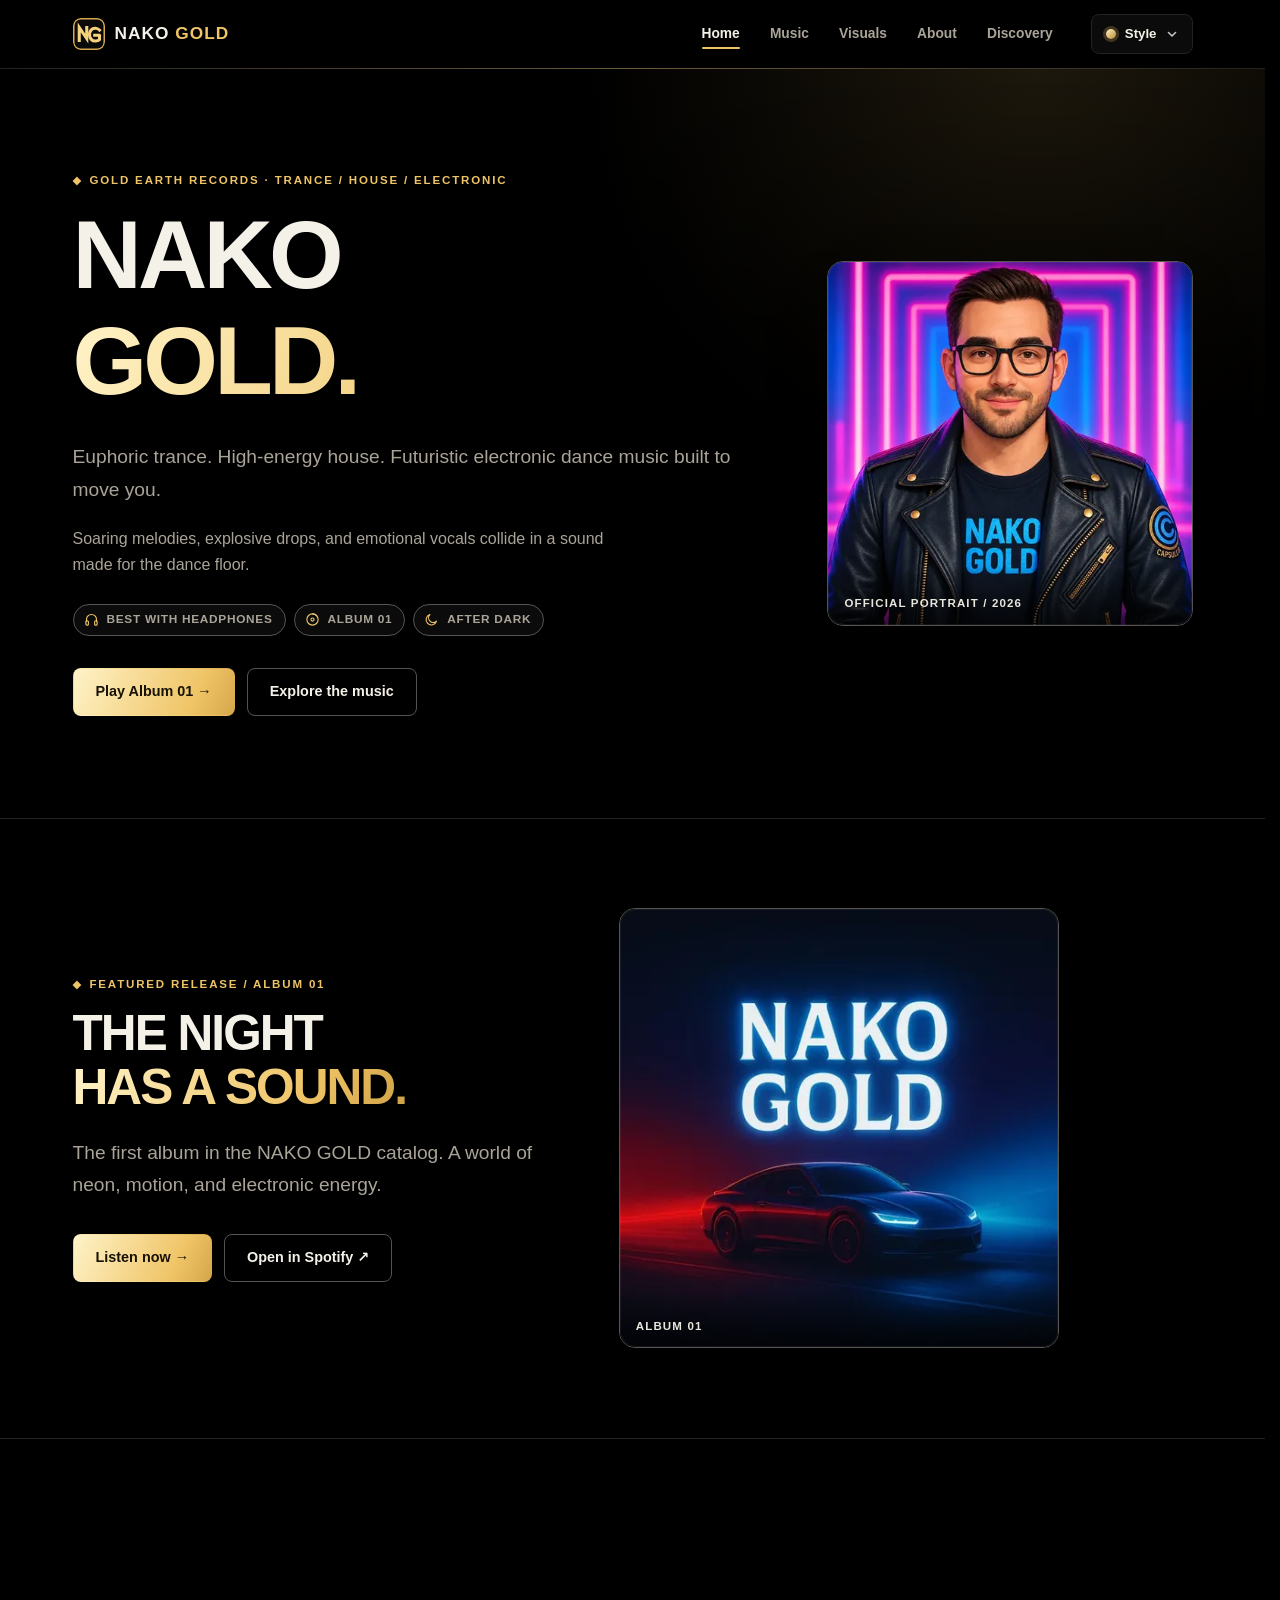
==== commit a94b4e6a: "V4: genre badges, icon sprite, per-style home starfield, CD poster Co-Authored-By: Claude Sonnet 5.5" ====
--- a/index.html
+++ b/index.html
@@ -1,4 +1,4 @@
-<!doctype html><html lang="en" data-theme="gold"><head><meta charset="utf-8"><meta name="viewport" content="width=device-width,initial-scale=1"><meta name="theme-color" content="#080808"><meta name="description" content="Euphoric trance, high-energy house, and immersive electronic dance music from NAKO GOLD / Gold Earth Records. Listen to Album 01 and explore the artist."><meta name="author" content="NAKO GOLD · Gold Earth Records"><meta name="keywords" content="NAKO GOLD, electronic dance music, trance, house music, EDM, euphoric trance, dance music, Gold Earth Records"><title>NAKO GOLD | Trance, House & Electronic Dance Music</title><link rel="canonical" href="https://sukonik.github.io/nakogold/"><meta property="og:type" content="website"><meta property="og:site_name" content="NAKO GOLD"><meta property="og:title" content="NAKO GOLD | Trance, House & Electronic Dance Music"><meta property="og:description" content="Euphoric trance, high-energy house, and immersive electronic dance music from NAKO GOLD / Gold Earth Records. Listen to Album 01 and explore the artist."><meta property="og:image" content="https://sukonik.github.io/nakogold/assets/images/art/album-01-car.webp"><meta property="og:url" content="https://sukonik.github.io/nakogold/"><meta name="twitter:card" content="summary_large_image"><meta name="twitter:title" content="NAKO GOLD | Trance, House & Electronic Dance Music"><meta name="twitter:description" content="Euphoric trance, high-energy house, and immersive electronic dance music from NAKO GOLD / Gold Earth Records. Listen to Album 01 and explore the artist."><meta name="twitter:image" content="https://sukonik.github.io/nakogold/assets/images/art/album-01-car.webp"><!--chrome:head--><link rel="icon" type="image/svg+xml" href="assets/favicon.svg"><link rel="icon" type="image/png" sizes="16x16" href="assets/icons/favicon-16.png"><link rel="icon" type="image/png" sizes="32x32" href="assets/icons/favicon-32.png"><link rel="apple-touch-icon" href="assets/icons/apple-touch-icon.png"><link rel="manifest" href="manifest.webmanifest"><link rel="stylesheet" href="css/v4-tokens.css?v=4.0.0"><link rel="stylesheet" href="css/v4-base.css?v=4.0.0"><link rel="stylesheet" href="css/v4-components.css?v=4.0.0"><link rel="stylesheet" href="css/v4-responsive.css?v=4.0.0"><script>try{const t=localStorage.getItem("nako-theme");if(["gold","trance","house","techno","pulsewave","synthpop","eurodance","nightdrive"].includes(t))document.documentElement.dataset.theme=t}catch(_){}</script><noscript><style>.mobile-panel{visibility:visible;opacity:1;transform:none;position:static}.menu-toggle,.style-wrap{display:none!important}</style></noscript><!--/chrome:head--><script type="application/ld+json">{"@context":"https://schema.org","@type":"MusicGroup","name":"NAKO GOLD","alternateName":"Nako Gold","description":"NAKO GOLD blends euphoric trance, high-energy house, hard-hitting EDM, futuristic synths, explosive drops and emotional vocals.","genre":["Trance","House","Electronic Dance Music","Techno","Eurodance"],"url":"https://sukonik.github.io/nakogold/","image":"https://sukonik.github.io/nakogold/assets/images/nako-gold/artist-portrait.webp","sameAs":["https://open.spotify.com/artist/6n4s5S0cGiMsW4oJvIwU2L"]}</script></head><body><!--chrome:header--><a class="skip-link" href="#main">Skip to content</a>
+<!doctype html><html lang="en" data-theme="gold"><head><meta charset="utf-8"><meta name="viewport" content="width=device-width,initial-scale=1"><meta name="theme-color" content="#080808"><meta name="description" content="Euphoric trance, high-energy house, and immersive electronic dance music from NAKO GOLD / Gold Earth Records. Listen to Album 01 and explore the artist."><meta name="author" content="NAKO GOLD · Gold Earth Records"><meta name="keywords" content="NAKO GOLD, electronic dance music, trance, house music, EDM, euphoric trance, dance music, Gold Earth Records"><title>NAKO GOLD | Trance, House & Electronic Dance Music</title><link rel="canonical" href="https://sukonik.github.io/nakogold/"><meta property="og:type" content="website"><meta property="og:site_name" content="NAKO GOLD"><meta property="og:title" content="NAKO GOLD | Trance, House & Electronic Dance Music"><meta property="og:description" content="Euphoric trance, high-energy house, and immersive electronic dance music from NAKO GOLD / Gold Earth Records. Listen to Album 01 and explore the artist."><meta property="og:image" content="https://sukonik.github.io/nakogold/assets/images/art/album-01-car.webp"><meta property="og:url" content="https://sukonik.github.io/nakogold/"><meta name="twitter:card" content="summary_large_image"><meta name="twitter:title" content="NAKO GOLD | Trance, House & Electronic Dance Music"><meta name="twitter:description" content="Euphoric trance, high-energy house, and immersive electronic dance music from NAKO GOLD / Gold Earth Records. Listen to Album 01 and explore the artist."><meta name="twitter:image" content="https://sukonik.github.io/nakogold/assets/images/art/album-01-car.webp"><!--chrome:head--><link rel="icon" type="image/svg+xml" href="assets/favicon.svg"><link rel="icon" type="image/png" sizes="16x16" href="assets/icons/favicon-16.png"><link rel="icon" type="image/png" sizes="32x32" href="assets/icons/favicon-32.png"><link rel="apple-touch-icon" href="assets/icons/apple-touch-icon.png"><link rel="manifest" href="manifest.webmanifest"><link rel="stylesheet" href="css/v4-tokens.css?v=4.0.0"><link rel="stylesheet" href="css/v4-base.css?v=4.0.0"><link rel="stylesheet" href="css/v4-components.css?v=4.0.0"><link rel="stylesheet" href="css/v4-responsive.css?v=4.0.0"><script>try{const t=localStorage.getItem("nako-theme");if(["gold","trance","house","techno","pulsewave","synthpop","eurodance","nightdrive"].includes(t))document.documentElement.dataset.theme=t}catch(_){}</script><noscript><style>.mobile-panel{visibility:visible;opacity:1;transform:none;position:static}.menu-toggle,.style-wrap{display:none!important}</style></noscript><!--/chrome:head--><script type="application/ld+json">{"@context":"https://schema.org","@type":"MusicGroup","name":"NAKO GOLD","alternateName":"Nako Gold","description":"NAKO GOLD blends euphoric trance, high-energy house, hard-hitting EDM, futuristic synths, explosive drops and emotional vocals.","genre":["Trance","House","Electronic Dance Music","Techno","Eurodance"],"url":"https://sukonik.github.io/nakogold/","image":"https://sukonik.github.io/nakogold/assets/images/nako-gold/artist-portrait.webp","sameAs":["https://open.spotify.com/artist/6n4s5S0cGiMsW4oJvIwU2L"]}</script></head><body><!--chrome:header--><svg width="0" height="0" style="position:absolute" aria-hidden="true" focusable="false"><symbol id="i-headphones" viewBox="0 0 24 24" fill="none" stroke="currentColor" stroke-width="1.8" stroke-linecap="round" stroke-linejoin="round"><path d="M4 15v-3a8 8 0 0 1 16 0v3"/><rect x="3" y="14" width="4" height="7" rx="1.5"/><rect x="17" y="14" width="4" height="7" rx="1.5"/></symbol><symbol id="i-cd" viewBox="0 0 24 24" fill="none" stroke="currentColor" stroke-width="1.8" stroke-linecap="round" stroke-linejoin="round"><circle cx="12" cy="12" r="9"/><circle cx="12" cy="12" r="2.5"/><path d="M12 3a9 9 0 0 1 7 3.4"/></symbol><symbol id="i-star" viewBox="0 0 24 24" fill="none" stroke="currentColor" stroke-width="1.8" stroke-linecap="round" stroke-linejoin="round"><path d="m12 3 2.7 5.6 6.1.9-4.4 4.3 1 6.1L12 17l-5.4 2.9 1-6.1L3.2 9.5l6.1-.9z"/></symbol><symbol id="i-moon" viewBox="0 0 24 24" fill="none" stroke="currentColor" stroke-width="1.8" stroke-linecap="round" stroke-linejoin="round"><path d="M20 14.5A8.5 8.5 0 1 1 9.5 4a7 7 0 0 0 10.5 10.5z"/></symbol><symbol id="i-planet" viewBox="0 0 24 24" fill="none" stroke="currentColor" stroke-width="1.8" stroke-linecap="round" stroke-linejoin="round"><circle cx="12" cy="12" r="5"/><ellipse cx="12" cy="12" rx="10" ry="3.5" transform="rotate(-20 12 12)"/></symbol><symbol id="i-wave" viewBox="0 0 24 24" fill="none" stroke="currentColor" stroke-width="1.8" stroke-linecap="round" stroke-linejoin="round"><path d="M3 12h2l2-6 3 12 3-9 2 6 2-3h4"/></symbol><symbol id="i-sparkle" viewBox="0 0 24 24" fill="none" stroke="currentColor" stroke-width="1.8" stroke-linecap="round" stroke-linejoin="round"><path d="M12 3v5M12 16v5M3 12h5M16 12h5M6.2 6.2l2.6 2.6M15.2 15.2l2.6 2.6M17.8 6.2l-2.6 2.6M8.8 15.2l-2.6 2.6"/></symbol><symbol id="i-bolt" viewBox="0 0 24 24" fill="none" stroke="currentColor" stroke-width="1.8" stroke-linecap="round" stroke-linejoin="round"><path d="M13 3 5 13h6l-1 8 8-10h-6z"/></symbol></svg><a class="skip-link" href="#main">Skip to content</a>
 <header class="site-header" data-header>
 <div class="container nav-shell">
 <a class="brand" href="index.html" aria-label="NAKO GOLD home"><img src="assets/favicon.svg" width="32" height="32" alt=""><span>NAKO <strong>GOLD</strong></span></a>
@@ -14,7 +14,7 @@
 <div id="mobile-menu" class="mobile-panel"><div class="container"><nav class="rack" aria-label="Mobile"><a href="index.html" aria-current="page"><span class="led" aria-hidden="true"></span><span>Home</span><span class="unit-id" aria-hidden="true"></span><span class="unit-live" aria-hidden="true">Online</span></a><a href="music.html"><span class="led" aria-hidden="true"></span><span>Music</span><span class="unit-id" aria-hidden="true"></span><span class="unit-live" aria-hidden="true">Online</span></a><a href="visuals.html"><span class="led" aria-hidden="true"></span><span>Visuals</span><span class="unit-id" aria-hidden="true"></span><span class="unit-live" aria-hidden="true">Online</span></a><a href="about.html"><span class="led" aria-hidden="true"></span><span>About</span><span class="unit-id" aria-hidden="true"></span><span class="unit-live" aria-hidden="true">Online</span></a><a href="marketing.html"><span class="led" aria-hidden="true"></span><span>Discovery</span><span class="unit-id" aria-hidden="true"></span><span class="unit-live" aria-hidden="true">Online</span></a><div class="rack-style"><button type="button" class="rack-toggle" data-mstyle-toggle aria-expanded="false" aria-controls="mobile-style-list"><span class="led" aria-hidden="true"></span><span>Style</span><span class="unit-live" data-style-current>Black &amp; Gold</span><svg class="chevron" aria-hidden="true" viewBox="0 0 12 12" width="12" height="12"><path d="m2.5 4.5 3.5 3.5 3.5-3.5" fill="none" stroke="currentColor" stroke-width="1.6" stroke-linecap="round" stroke-linejoin="round"/></svg></button><div id="mobile-style-list" class="rack-style-list"><div><div class="style-options" role="group" aria-label="Site style"><button type="button" class="theme-option" data-theme-choice="gold" aria-pressed="true" style="--swatch:linear-gradient(135deg,#fff3c8,#b98a30)"><span class="swatch" aria-hidden="true"></span><span class="theme-name">Black &amp; Gold</span><svg class="picked" aria-hidden="true" viewBox="0 0 16 16" width="14" height="14"><path d="m3.5 8.5 3 3 6-7" fill="none" stroke="currentColor" stroke-width="2" stroke-linecap="round" stroke-linejoin="round"/></svg></button><button type="button" class="theme-option" data-theme-choice="trance" aria-pressed="false" style="--swatch:linear-gradient(135deg,#e2f9ff,#6f8cff)"><span class="swatch" aria-hidden="true"></span><span class="theme-name">Trance</span><svg class="picked" aria-hidden="true" viewBox="0 0 16 16" width="14" height="14"><path d="m3.5 8.5 3 3 6-7" fill="none" stroke="currentColor" stroke-width="2" stroke-linecap="round" stroke-linejoin="round"/></svg></button><button type="button" class="theme-option" data-theme-choice="house" aria-pressed="false" style="--swatch:linear-gradient(135deg,#ffe6c6,#ff7a4a)"><span class="swatch" aria-hidden="true"></span><span class="theme-name">House</span><svg class="picked" aria-hidden="true" viewBox="0 0 16 16" width="14" height="14"><path d="m3.5 8.5 3 3 6-7" fill="none" stroke="currentColor" stroke-width="2" stroke-linecap="round" stroke-linejoin="round"/></svg></button><button type="button" class="theme-option" data-theme-choice="techno" aria-pressed="false" style="--swatch:linear-gradient(135deg,#f1ffc9,#6fe03c)"><span class="swatch" aria-hidden="true"></span><span class="theme-name">Techno</span><svg class="picked" aria-hidden="true" viewBox="0 0 16 16" width="14" height="14"><path d="m3.5 8.5 3 3 6-7" fill="none" stroke="currentColor" stroke-width="2" stroke-linecap="round" stroke-linejoin="round"/></svg></button><button type="button" class="theme-option" data-theme-choice="pulsewave" aria-pressed="false" style="--swatch:linear-gradient(135deg,#dfe9ff,#6a63ff)"><span class="swatch" aria-hidden="true"></span><span class="theme-name">PulseWave</span><svg class="picked" aria-hidden="true" viewBox="0 0 16 16" width="14" height="14"><path d="m3.5 8.5 3 3 6-7" fill="none" stroke="currentColor" stroke-width="2" stroke-linecap="round" stroke-linejoin="round"/></svg></button><button type="button" class="theme-option" data-theme-choice="synthpop" aria-pressed="false" style="--swatch:linear-gradient(135deg,#ffdcf3,#b86bff)"><span class="swatch" aria-hidden="true"></span><span class="theme-name">SynthPop</span><svg class="picked" aria-hidden="true" viewBox="0 0 16 16" width="14" height="14"><path d="m3.5 8.5 3 3 6-7" fill="none" stroke="currentColor" stroke-width="2" stroke-linecap="round" stroke-linejoin="round"/></svg></button><button type="button" class="theme-option" data-theme-choice="eurodance" aria-pressed="false" style="--swatch:linear-gradient(135deg,#fff7c6,#ffb23c)"><span class="swatch" aria-hidden="true"></span><span class="theme-name">EuroDance</span><svg class="picked" aria-hidden="true" viewBox="0 0 16 16" width="14" height="14"><path d="m3.5 8.5 3 3 6-7" fill="none" stroke="currentColor" stroke-width="2" stroke-linecap="round" stroke-linejoin="round"/></svg></button><button type="button" class="theme-option" data-theme-choice="nightdrive" aria-pressed="false" style="--swatch:linear-gradient(135deg,#ffc9d5,#c44cff)"><span class="swatch" aria-hidden="true"></span><span class="theme-name">NightDrive</span><svg class="picked" aria-hidden="true" viewBox="0 0 16 16" width="14" height="14"><path d="m3.5 8.5 3 3 6-7" fill="none" stroke="currentColor" stroke-width="2" stroke-linecap="round" stroke-linejoin="round"/></svg></button></div></div></div></div></nav></div></div>
 </header>
 <div class="scrim" data-scrim hidden></div>
-<p class="sr-only" role="status" aria-live="polite" data-style-live></p><!--/chrome:header--><main id="main"><section class="hero"><div class="container hero-inner"><div class="hero-copy"><p class="kicker">Gold Earth Records · Trance / House / Electronic</p><h1>NAKO <span>GOLD.</span></h1><p class="lede">Euphoric trance. High-energy house. Futuristic electronic dance music built to move you.</p><p>Soaring melodies, explosive drops, and emotional vocals collide in a sound made for the dance floor.</p><div class="btn-row"><a class="button primary" href="music.html#player">Play Album 01 →</a><a class="button" href="music.html">Explore the music</a></div></div><figure class="frame hero-art"><img src="assets/images/nako-gold/artist-portrait-480.webp" srcset="assets/images/nako-gold/artist-portrait-480.webp 480w, assets/images/nako-gold/artist-portrait.webp 920w" sizes="(max-width:700px) 92vw, 380px" alt="NAKO GOLD artist portrait wearing a dark leather jacket and blue NAKO GOLD shirt, framed by pink-and-blue neon" width="920" height="920" fetchpriority="high" decoding="async"><figcaption>Official portrait / 2026</figcaption></figure></div></section>
+<p class="sr-only" role="status" aria-live="polite" data-style-live></p><!--/chrome:header--><main id="main"><section class="hero"><canvas class="starfield" aria-hidden="true"></canvas><div class="container hero-inner"><div class="hero-copy"><p class="kicker">Gold Earth Records · Trance / House / Electronic</p><h1>NAKO <span>GOLD.</span></h1><p class="lede">Euphoric trance. High-energy house. Futuristic electronic dance music built to move you.</p><p>Soaring melodies, explosive drops, and emotional vocals collide in a sound made for the dance floor.</p><ul class="badges" aria-label="Highlights"><li class="badge"><svg class="ico" aria-hidden="true"><use href="#i-headphones"/></svg>Best with headphones</li><li class="badge"><svg class="ico" aria-hidden="true"><use href="#i-cd"/></svg>Album 01</li><li class="badge"><svg class="ico" aria-hidden="true"><use href="#i-moon"/></svg>After dark</li></ul><div class="btn-row"><a class="button primary" href="music.html#player">Play Album 01 →</a><a class="button" href="music.html">Explore the music</a></div></div><figure class="frame hero-art"><img src="assets/images/nako-gold/artist-portrait-480.webp" srcset="assets/images/nako-gold/artist-portrait-480.webp 480w, assets/images/nako-gold/artist-portrait.webp 920w" sizes="(max-width:700px) 92vw, 380px" alt="NAKO GOLD artist portrait wearing a dark leather jacket and blue NAKO GOLD shirt, framed by pink-and-blue neon" width="920" height="920" fetchpriority="high" decoding="async"><figcaption>Official portrait / 2026</figcaption></figure></div></section>
 <section class="section"><div class="container split reverse"><figure class="frame"><img src="assets/images/art/album-01-car-480.webp" srcset="assets/images/art/album-01-car-480.webp 480w, assets/images/art/album-01-car.webp 800w" sizes="(max-width:700px) 92vw, 440px" alt="Album 01 cover art: a neon-lit sports car under the NAKO GOLD title" width="800" height="800" loading="lazy" decoding="async"><figcaption>Album 01</figcaption></figure><div class="copy"><p class="kicker">Featured release / Album 01</p><h2>THE NIGHT<br><span class="accent">HAS A SOUND.</span></h2><p class="lede">The first album in the NAKO GOLD catalog. A world of neon, motion, and electronic energy.</p><div class="btn-row"><a class="button primary" href="music.html#player">Listen now →</a><a class="button" href="https://open.spotify.com/album/5E4aD14AQmhQ1mmQZN985G" target="_blank" rel="noopener noreferrer">Open in Spotify ↗</a></div></div></div></section>
-<section class="section"><div class="container"><div class="section-header"><p class="kicker">Inside the frequency</p><h2>More than a playlist.</h2></div><div class="grid"><article class="card"><div class="card-body"><h3>The Visual Universe</h3><span class="status">Art &amp; creative direction</span><p>From neon portraiture to stage-inspired scenes, experience the imagery behind the sound.</p><a class="link" href="visuals.html">Explore visuals →</a></div></article><article class="card"><div class="card-body"><h3>Find the Music</h3><span class="status">Spotify / Artist catalog</span><p>Stream the featured release and open the official artist profile.</p><a class="link" href="music.html">Listen now →</a></div></article><article class="card"><div class="card-body"><h3>Discovery Partners</h3><span class="status">Free-first / Music community</span><p>A curated directory of artist promotion platforms and organic discovery channels.</p><a class="link" href="marketing.html">Find opportunities →</a></div></article></div></div></section></main><!--chrome:footer--><footer class="footer"><div class="container footer-inner"><span>© 2026 <strong>NAKO GOLD</strong> · Gold Earth Records</span><span>Electronic music without limits · <a href="https://open.spotify.com/artist/6n4s5S0cGiMsW4oJvIwU2L" target="_blank" rel="noopener noreferrer">Listen on Spotify ↗</a></span></div></footer>
-<script defer src="assets/v4.js?v=4.0.0"></script><!--/chrome:footer--></body></html>+<section class="section"><div class="container"><div class="section-header"><p class="kicker">Inside the frequency</p><h2>More than a playlist.</h2></div><div class="grid"><article class="card"><div class="card-body"><h3>The Visual Universe</h3><span class="status">Art &amp; creative direction</span><p>From neon portraiture to stage-inspired scenes, experience the imagery behind the sound.</p><a class="link" href="visuals.html">Explore visuals →</a></div></article><article class="card"><div class="card-body"><h3>Find the Music</h3><span class="status">Spotify / Artist catalog</span><p>Stream the featured release and open the official artist profile.</p><a class="link" href="music.html">Listen now →</a></div></article><article class="card"><div class="card-body"><h3>Discovery Partners</h3><span class="status">Free-first / Music community</span><p>A curated directory of artist promotion platforms and organic discovery channels.</p><a class="link" href="marketing.html">Find opportunities →</a></div></article></div></div></section></main><!--chrome:footer--><footer class="footer"><div class="container footer-inner"><span>© 2026 <strong>NAKO GOLD</strong> · Gold Earth Records</span><span class="footer-end"><span class="badge badge-genre"><svg class="ico" data-for="gold" aria-hidden="true"><use href="#i-star"/></svg><svg class="ico" data-for="trance" aria-hidden="true"><use href="#i-moon"/></svg><svg class="ico" data-for="house" aria-hidden="true"><use href="#i-cd"/></svg><svg class="ico" data-for="techno" aria-hidden="true"><use href="#i-bolt"/></svg><svg class="ico" data-for="pulsewave" aria-hidden="true"><use href="#i-wave"/></svg><svg class="ico" data-for="synthpop" aria-hidden="true"><use href="#i-headphones"/></svg><svg class="ico" data-for="eurodance" aria-hidden="true"><use href="#i-sparkle"/></svg><svg class="ico" data-for="nightdrive" aria-hidden="true"><use href="#i-planet"/></svg><span data-style-current>Black &amp; Gold</span></span><a href="https://open.spotify.com/artist/6n4s5S0cGiMsW4oJvIwU2L" target="_blank" rel="noopener noreferrer">Listen on Spotify ↗</a></span></div></footer>
+<script defer src="assets/v4.js?v=4.0.0"></script><!--/chrome:footer--><script defer src="assets/stars.js?v=4.0.0"></script></body></html>
--- a/css/v4-components.css
+++ b/css/v4-components.css
@@ -170,7 +170,7 @@
 .lost-mark{width:64px;height:64px;margin-bottom:var(--space-5)}
 
 /* Spotify poster: the real embed loads on first click, so the page carries no iframe until you want it. */
-.player-poster{position:absolute;inset:0;z-index:1;display:grid;grid-template-columns:minmax(0,auto) minmax(0,1fr);align-items:center;gap:clamp(16px,3vw,32px);padding:clamp(16px,3vw,32px);border:0;background:var(--surface);color:var(--ink);text-align:left;overflow:hidden}
+.player-poster{position:absolute;inset:0;z-index:1;display:grid;grid-template-columns:minmax(0,auto) minmax(0,1fr);align-items:center;gap:clamp(24px,5vw,56px);padding:clamp(16px,3vw,32px);border:0;background:var(--surface);color:var(--ink);text-align:left;overflow:hidden}
 .player-poster img{height:min(100%,288px);aspect-ratio:1;width:auto;object-fit:cover;border-radius:calc(var(--frame-r) * .6);border:1px solid var(--line-strong)}
 .player-poster .poster-copy{display:grid;gap:8px;min-width:0}
 .player-poster strong{font-size:clamp(1.3rem,1rem + 1.6vw,2.1rem);letter-spacing:-.03em;line-height:1.1}
@@ -201,3 +201,32 @@
 [data-theme="house"] .hero-art img{aspect-ratio:4/5}
 [data-theme="pulsewave"] .section-header .kicker::after,[data-theme="pulsewave"] .page-hero .kicker::after{content:"";display:inline-block;vertical-align:middle;margin-left:12px;width:48px;height:8px;background:repeating-linear-gradient(90deg,var(--accent) 0 2px,transparent 2px 5px);-webkit-mask:linear-gradient(90deg,transparent,#000 40%,#000 60%,transparent);mask:linear-gradient(90deg,transparent,#000 40%,#000 60%,transparent)}
 .section-header h2+.lede{margin-top:clamp(14px,2vw,20px)}
+
+/* Badges: small outer-space / music icons from the inline sprite; the genre badge shows the icon for the active style. */
+.badges{display:flex;flex-wrap:wrap;gap:8px;margin:clamp(18px,2.4vw,26px) 0 0;padding:0;list-style:none}
+.badge{display:inline-flex;align-items:center;gap:8px;min-height:32px;padding:0 12px 0 10px;border:1px solid var(--line-strong);border-radius:999px;background:var(--surface);color:var(--muted);font-size:.74rem;font-weight:700;letter-spacing:.06em;text-transform:uppercase;white-space:nowrap}
+.badge .ico{width:15px;height:15px;flex:none;color:var(--accent)}
+.badge-genre{color:var(--ink)}
+.badge-genre .ico{display:none}
+[data-theme="gold"] .badge-genre [data-for="gold"],[data-theme="trance"] .badge-genre [data-for="trance"],[data-theme="house"] .badge-genre [data-for="house"],[data-theme="techno"] .badge-genre [data-for="techno"],[data-theme="pulsewave"] .badge-genre [data-for="pulsewave"],[data-theme="synthpop"] .badge-genre [data-for="synthpop"],[data-theme="eurodance"] .badge-genre [data-for="eurodance"],[data-theme="nightdrive"] .badge-genre [data-for="nightdrive"]{display:block}
+.footer-end{display:inline-flex;align-items:center;flex-wrap:wrap;gap:8px 16px}
+
+/* Starfield canvas lives behind the home hero copy. */
+.starfield{position:absolute;inset:0;z-index:-1;width:100%;height:100%;pointer-events:none;opacity:0;transition:opacity 1.2s ease;-webkit-mask-image:linear-gradient(180deg,#000 55%,transparent);mask-image:linear-gradient(180deg,#000 55%,transparent)}
+.starfield.is-ready{opacity:1}
+
+/* Disc peeking from behind the poster cover; spins while you hover or focus the poster. */
+.player-poster .cover{position:relative;display:block;flex:none;height:min(100%,288px);aspect-ratio:1}
+.player-poster .cover img{position:relative;z-index:1;height:100%;width:100%}
+.disc{position:absolute;z-index:0;top:5%;left:14%;width:90%;aspect-ratio:1;border-radius:50%;background:radial-gradient(circle,var(--bg) 0 7%,transparent 7.5% 13%,rgba(255,255,255,.07) 13.5%,transparent 14% 100%),conic-gradient(from 20deg,#222,var(--accent) 12%,#222 25%,var(--accent-hover) 40%,#222 55%,var(--accent) 72%,#222 85%,var(--accent-hover) 95%,#222);box-shadow:0 0 0 1px var(--line-strong);transition:transform .6s var(--ease);transform:translateX(0)}
+.player-poster:hover .disc,.player-poster:focus-visible .disc{transform:translateX(5%);animation:spin 5s linear infinite .6s}
+@keyframes spin{to{transform:translateX(5%) rotate(360deg)}}
+
+/* Equalizer bars on the play button. */
+.eq{display:inline-flex;align-items:flex-end;gap:2px;height:14px}
+.eq i{width:3px;height:40%;border-radius:1px;background:currentColor;transform-origin:bottom}
+.eq i:nth-child(2){height:75%}.eq i:nth-child(3){height:55%}
+.player-poster:hover .eq i,.player-poster:focus-visible .eq i{animation:eq .8s ease-in-out infinite alternate}
+.player-poster:hover .eq i:nth-child(2),.player-poster:focus-visible .eq i:nth-child(2){animation-delay:-.3s}
+.player-poster:hover .eq i:nth-child(3),.player-poster:focus-visible .eq i:nth-child(3){animation-delay:-.6s}
+@keyframes eq{to{transform:scaleY(.35)}}
--- a/css/v4-responsive.css
+++ b/css/v4-responsive.css
@@ -24,7 +24,8 @@
  .footer-inner{flex-direction:column}
  .player-frame{height:352px}
  .player-poster{grid-template-columns:1fr;align-content:center;justify-items:start;gap:12px}
- .player-poster img{height:120px}
+ .player-poster .cover{height:120px}
+ .badge{font-size:.7rem}
 }
 @media(max-width:420px){
  .brand{letter-spacing:.03em;font-size:1rem}
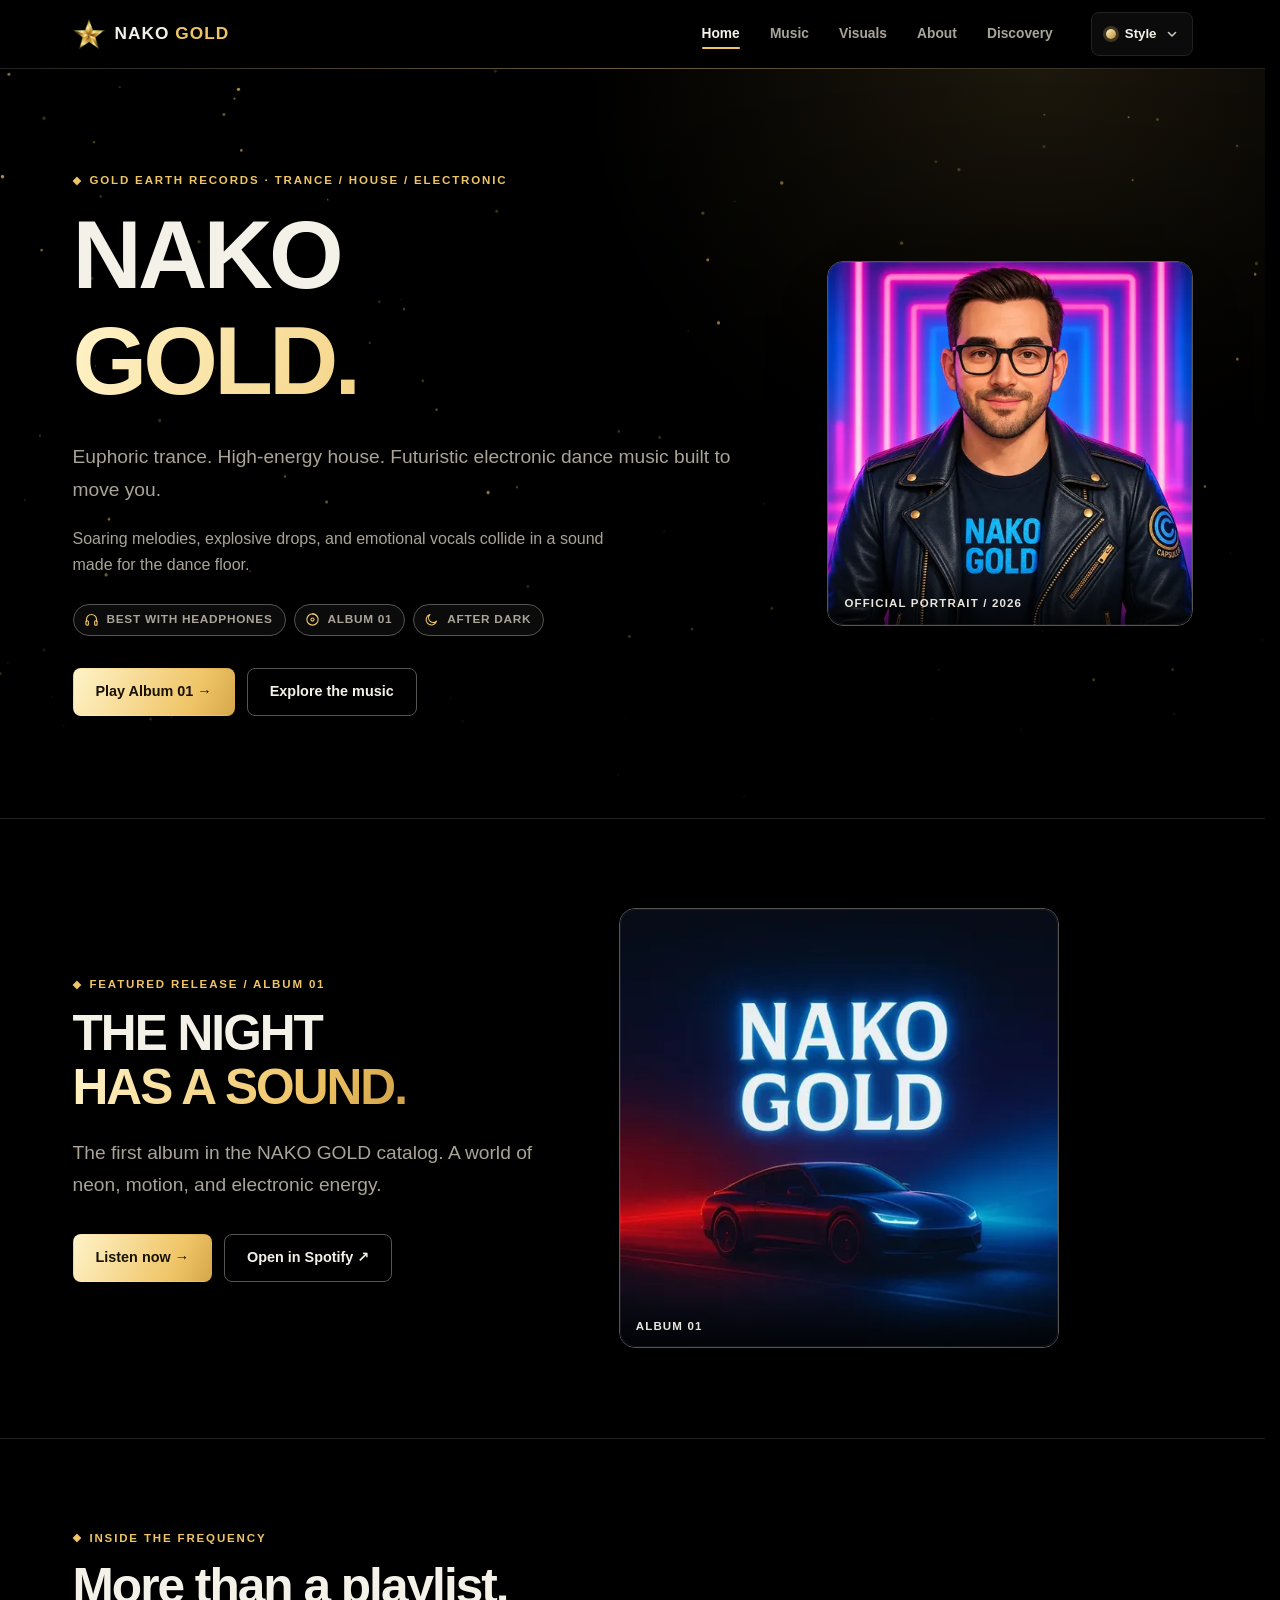
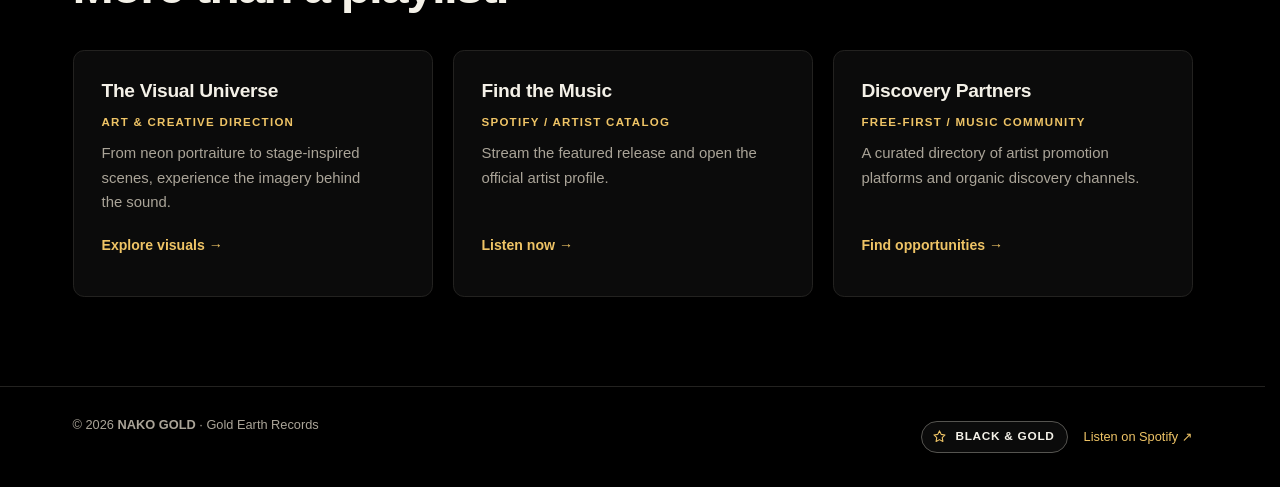
==== commit b2a768ff: "V4.2: logo pack - NG star-space favicons, star header mark, social card Co-Authored-By: Claude Sonne" ====
--- a/index.html
+++ b/index.html
@@ -1,7 +1,7 @@
-<!doctype html><html lang="en" data-theme="gold"><head><meta charset="utf-8"><meta name="viewport" content="width=device-width,initial-scale=1"><meta name="theme-color" content="#080808"><meta name="description" content="Euphoric trance, high-energy house, and immersive electronic dance music from NAKO GOLD / Gold Earth Records. Listen to Album 01 and explore the artist."><meta name="author" content="NAKO GOLD · Gold Earth Records"><meta name="keywords" content="NAKO GOLD, electronic dance music, trance, house music, EDM, euphoric trance, dance music, Gold Earth Records"><title>NAKO GOLD | Trance, House & Electronic Dance Music</title><link rel="canonical" href="https://sukonik.github.io/nakogold/"><meta property="og:type" content="website"><meta property="og:site_name" content="NAKO GOLD"><meta property="og:title" content="NAKO GOLD | Trance, House & Electronic Dance Music"><meta property="og:description" content="Euphoric trance, high-energy house, and immersive electronic dance music from NAKO GOLD / Gold Earth Records. Listen to Album 01 and explore the artist."><meta property="og:image" content="https://sukonik.github.io/nakogold/assets/images/art/album-01-car.webp"><meta property="og:url" content="https://sukonik.github.io/nakogold/"><meta name="twitter:card" content="summary_large_image"><meta name="twitter:title" content="NAKO GOLD | Trance, House & Electronic Dance Music"><meta name="twitter:description" content="Euphoric trance, high-energy house, and immersive electronic dance music from NAKO GOLD / Gold Earth Records. Listen to Album 01 and explore the artist."><meta name="twitter:image" content="https://sukonik.github.io/nakogold/assets/images/art/album-01-car.webp"><!--chrome:head--><link rel="icon" type="image/svg+xml" href="assets/favicon.svg"><link rel="icon" type="image/png" sizes="16x16" href="assets/icons/favicon-16.png"><link rel="icon" type="image/png" sizes="32x32" href="assets/icons/favicon-32.png"><link rel="apple-touch-icon" href="assets/icons/apple-touch-icon.png"><link rel="manifest" href="manifest.webmanifest"><link rel="stylesheet" href="css/v4-tokens.css?v=4.0.0"><link rel="stylesheet" href="css/v4-base.css?v=4.0.0"><link rel="stylesheet" href="css/v4-components.css?v=4.0.0"><link rel="stylesheet" href="css/v4-responsive.css?v=4.0.0"><script>try{const t=localStorage.getItem("nako-theme");if(["gold","trance","house","techno","pulsewave","synthpop","eurodance","nightdrive"].includes(t))document.documentElement.dataset.theme=t}catch(_){}</script><noscript><style>.mobile-panel{visibility:visible;opacity:1;transform:none;position:static}.menu-toggle,.style-wrap{display:none!important}</style></noscript><!--/chrome:head--><script type="application/ld+json">{"@context":"https://schema.org","@type":"MusicGroup","name":"NAKO GOLD","alternateName":"Nako Gold","description":"NAKO GOLD blends euphoric trance, high-energy house, hard-hitting EDM, futuristic synths, explosive drops and emotional vocals.","genre":["Trance","House","Electronic Dance Music","Techno","Eurodance"],"url":"https://sukonik.github.io/nakogold/","image":"https://sukonik.github.io/nakogold/assets/images/nako-gold/artist-portrait.webp","sameAs":["https://open.spotify.com/artist/6n4s5S0cGiMsW4oJvIwU2L"]}</script></head><body><!--chrome:header--><svg width="0" height="0" style="position:absolute" aria-hidden="true" focusable="false"><symbol id="i-headphones" viewBox="0 0 24 24" fill="none" stroke="currentColor" stroke-width="1.8" stroke-linecap="round" stroke-linejoin="round"><path d="M4 15v-3a8 8 0 0 1 16 0v3"/><rect x="3" y="14" width="4" height="7" rx="1.5"/><rect x="17" y="14" width="4" height="7" rx="1.5"/></symbol><symbol id="i-cd" viewBox="0 0 24 24" fill="none" stroke="currentColor" stroke-width="1.8" stroke-linecap="round" stroke-linejoin="round"><circle cx="12" cy="12" r="9"/><circle cx="12" cy="12" r="2.5"/><path d="M12 3a9 9 0 0 1 7 3.4"/></symbol><symbol id="i-star" viewBox="0 0 24 24" fill="none" stroke="currentColor" stroke-width="1.8" stroke-linecap="round" stroke-linejoin="round"><path d="m12 3 2.7 5.6 6.1.9-4.4 4.3 1 6.1L12 17l-5.4 2.9 1-6.1L3.2 9.5l6.1-.9z"/></symbol><symbol id="i-moon" viewBox="0 0 24 24" fill="none" stroke="currentColor" stroke-width="1.8" stroke-linecap="round" stroke-linejoin="round"><path d="M20 14.5A8.5 8.5 0 1 1 9.5 4a7 7 0 0 0 10.5 10.5z"/></symbol><symbol id="i-planet" viewBox="0 0 24 24" fill="none" stroke="currentColor" stroke-width="1.8" stroke-linecap="round" stroke-linejoin="round"><circle cx="12" cy="12" r="5"/><ellipse cx="12" cy="12" rx="10" ry="3.5" transform="rotate(-20 12 12)"/></symbol><symbol id="i-wave" viewBox="0 0 24 24" fill="none" stroke="currentColor" stroke-width="1.8" stroke-linecap="round" stroke-linejoin="round"><path d="M3 12h2l2-6 3 12 3-9 2 6 2-3h4"/></symbol><symbol id="i-sparkle" viewBox="0 0 24 24" fill="none" stroke="currentColor" stroke-width="1.8" stroke-linecap="round" stroke-linejoin="round"><path d="M12 3v5M12 16v5M3 12h5M16 12h5M6.2 6.2l2.6 2.6M15.2 15.2l2.6 2.6M17.8 6.2l-2.6 2.6M8.8 15.2l-2.6 2.6"/></symbol><symbol id="i-bolt" viewBox="0 0 24 24" fill="none" stroke="currentColor" stroke-width="1.8" stroke-linecap="round" stroke-linejoin="round"><path d="M13 3 5 13h6l-1 8 8-10h-6z"/></symbol></svg><a class="skip-link" href="#main">Skip to content</a>
+<!doctype html><html lang="en" data-theme="gold"><head><meta charset="utf-8"><meta name="viewport" content="width=device-width,initial-scale=1"><meta name="theme-color" content="#080808"><meta name="description" content="Euphoric trance, high-energy house, and immersive electronic dance music from NAKO GOLD / Gold Earth Records. Listen to Album 01 and explore the artist."><meta name="author" content="NAKO GOLD · Gold Earth Records"><meta name="keywords" content="NAKO GOLD, electronic dance music, trance, house music, EDM, euphoric trance, dance music, Gold Earth Records"><title>NAKO GOLD | Trance, House & Electronic Dance Music</title><link rel="canonical" href="https://sukonik.github.io/nakogold/"><meta property="og:type" content="website"><meta property="og:site_name" content="NAKO GOLD"><meta property="og:title" content="NAKO GOLD | Trance, House & Electronic Dance Music"><meta property="og:description" content="Euphoric trance, high-energy house, and immersive electronic dance music from NAKO GOLD / Gold Earth Records. Listen to Album 01 and explore the artist."><meta property="og:image" content="https://sukonik.github.io/nakogold/assets/brand/og-card.png"><meta property="og:url" content="https://sukonik.github.io/nakogold/"><meta name="twitter:card" content="summary_large_image"><meta name="twitter:title" content="NAKO GOLD | Trance, House & Electronic Dance Music"><meta name="twitter:description" content="Euphoric trance, high-energy house, and immersive electronic dance music from NAKO GOLD / Gold Earth Records. Listen to Album 01 and explore the artist."><meta name="twitter:image" content="https://sukonik.github.io/nakogold/assets/brand/og-card.png"><!--chrome:head--><link rel="icon" href="favicon.ico" sizes="any"><link rel="icon" type="image/png" sizes="16x16" href="assets/icons/favicon-16.png"><link rel="icon" type="image/png" sizes="32x32" href="assets/icons/favicon-32.png"><link rel="icon" type="image/png" sizes="48x48" href="assets/icons/favicon-48.png"><link rel="apple-touch-icon" href="assets/icons/apple-touch-icon.png"><link rel="manifest" href="manifest.webmanifest"><link rel="stylesheet" href="css/v4-tokens.css?v=4.0.0"><link rel="stylesheet" href="css/v4-base.css?v=4.0.0"><link rel="stylesheet" href="css/v4-components.css?v=4.0.0"><link rel="stylesheet" href="css/v4-responsive.css?v=4.0.0"><script>try{const t=localStorage.getItem("nako-theme");if(["gold","trance","house","techno","pulsewave","synthpop","eurodance","nightdrive"].includes(t))document.documentElement.dataset.theme=t}catch(_){}</script><noscript><style>.mobile-panel{visibility:visible;opacity:1;transform:none;position:static}.menu-toggle,.style-wrap{display:none!important}</style></noscript><!--/chrome:head--><script type="application/ld+json">{"@context":"https://schema.org","@type":"MusicGroup","name":"NAKO GOLD","alternateName":"Nako Gold","description":"NAKO GOLD blends euphoric trance, high-energy house, hard-hitting EDM, futuristic synths, explosive drops and emotional vocals.","genre":["Trance","House","Electronic Dance Music","Techno","Eurodance"],"url":"https://sukonik.github.io/nakogold/","image":"https://sukonik.github.io/nakogold/assets/images/nako-gold/artist-portrait.webp","sameAs":["https://open.spotify.com/artist/6n4s5S0cGiMsW4oJvIwU2L"]}</script></head><body><!--chrome:header--><svg width="0" height="0" style="position:absolute" aria-hidden="true" focusable="false"><symbol id="i-headphones" viewBox="0 0 24 24" fill="none" stroke="currentColor" stroke-width="1.8" stroke-linecap="round" stroke-linejoin="round"><path d="M4 15v-3a8 8 0 0 1 16 0v3"/><rect x="3" y="14" width="4" height="7" rx="1.5"/><rect x="17" y="14" width="4" height="7" rx="1.5"/></symbol><symbol id="i-cd" viewBox="0 0 24 24" fill="none" stroke="currentColor" stroke-width="1.8" stroke-linecap="round" stroke-linejoin="round"><circle cx="12" cy="12" r="9"/><circle cx="12" cy="12" r="2.5"/><path d="M12 3a9 9 0 0 1 7 3.4"/></symbol><symbol id="i-star" viewBox="0 0 24 24" fill="none" stroke="currentColor" stroke-width="1.8" stroke-linecap="round" stroke-linejoin="round"><path d="m12 3 2.7 5.6 6.1.9-4.4 4.3 1 6.1L12 17l-5.4 2.9 1-6.1L3.2 9.5l6.1-.9z"/></symbol><symbol id="i-moon" viewBox="0 0 24 24" fill="none" stroke="currentColor" stroke-width="1.8" stroke-linecap="round" stroke-linejoin="round"><path d="M20 14.5A8.5 8.5 0 1 1 9.5 4a7 7 0 0 0 10.5 10.5z"/></symbol><symbol id="i-planet" viewBox="0 0 24 24" fill="none" stroke="currentColor" stroke-width="1.8" stroke-linecap="round" stroke-linejoin="round"><circle cx="12" cy="12" r="5"/><ellipse cx="12" cy="12" rx="10" ry="3.5" transform="rotate(-20 12 12)"/></symbol><symbol id="i-wave" viewBox="0 0 24 24" fill="none" stroke="currentColor" stroke-width="1.8" stroke-linecap="round" stroke-linejoin="round"><path d="M3 12h2l2-6 3 12 3-9 2 6 2-3h4"/></symbol><symbol id="i-sparkle" viewBox="0 0 24 24" fill="none" stroke="currentColor" stroke-width="1.8" stroke-linecap="round" stroke-linejoin="round"><path d="M12 3v5M12 16v5M3 12h5M16 12h5M6.2 6.2l2.6 2.6M15.2 15.2l2.6 2.6M17.8 6.2l-2.6 2.6M8.8 15.2l-2.6 2.6"/></symbol><symbol id="i-bolt" viewBox="0 0 24 24" fill="none" stroke="currentColor" stroke-width="1.8" stroke-linecap="round" stroke-linejoin="round"><path d="M13 3 5 13h6l-1 8 8-10h-6z"/></symbol></svg><a class="skip-link" href="#main">Skip to content</a>
 <header class="site-header" data-header>
 <div class="container nav-shell">
-<a class="brand" href="index.html" aria-label="NAKO GOLD home"><img src="assets/favicon.svg" width="32" height="32" alt=""><span>NAKO <strong>GOLD</strong></span></a>
+<a class="brand" href="index.html" aria-label="NAKO GOLD home"><img src="assets/brand/star-96.webp" width="32" height="32" alt=""><span>NAKO <strong>GOLD</strong></span></a>
 <nav class="primary-nav" aria-label="Primary"><a href="index.html" aria-current="page">Home</a><a href="music.html">Music</a><a href="visuals.html">Visuals</a><a href="about.html">About</a><a href="marketing.html">Discovery</a></nav>
 <div class="header-controls">
 <div class="style-wrap">
--- a/css/v4-tokens.css
+++ b/css/v4-tokens.css
@@ -5,7 +5,7 @@
 [data-theme="trance"]{--bg:#02040a;--surface:#090e1b;--surface-raised:#111830;--ink:#f4f5ff;--muted:#b3bbd2;--line:#202a44;--line-strong:#535b71;--accent:#69dcff;--accent-hover:#a7eaff;--accent-contrast:#071321;--focus:#9bedff;--glow:rgba(79,153,255,.1);--sheen:linear-gradient(115deg,#e2f9ff 0%,#69dcff 38%,#6f8cff 68%,#bfe9ff 100%);--swatch:linear-gradient(135deg,#e2f9ff,#6f8cff);--btn-r:999px;--frame-r:26px;--kick:"∿";--rule:solid;--deco:repeating-radial-gradient(circle at 86% 24%,transparent 0 30px,rgba(105,220,255,.085) 31px 32px);--frame-fx:0 0 0 1px rgba(105,220,255,.14),0 24px 60px -28px rgba(79,153,255,.35);--nav-pill:color-mix(in srgb,var(--accent) 12%,transparent)}
 [data-theme="house"]{--bg:#080403;--surface:#130b09;--surface-raised:#1d120f;--ink:#fff3e9;--muted:#c7aca3;--line:#33201b;--line-strong:#64534c;--accent:#ffb876;--accent-hover:#ffd4a6;--accent-contrast:#26130c;--focus:#ffd29a;--glow:rgba(255,107,75,.1);--sheen:linear-gradient(115deg,#ffe6c6 0%,#ffb876 38%,#ff7a4a 68%,#ffd2a1 100%);--swatch:linear-gradient(135deg,#ffe6c6,#ff7a4a);--btn-r:14px;--frame-r:22px;--kick:"●";--rule:solid;--deco:repeating-conic-gradient(from 0deg at 86% 22%,rgba(255,184,118,.075) 0 5deg,transparent 5deg 10deg);--frame-fx:0 24px 60px -28px rgba(255,107,75,.35);--nav-pill:transparent}
 [data-theme="techno"]{--bg:#010401;--surface:#080f09;--surface-raised:#0f180f;--ink:#f0f8e9;--muted:#aebbaa;--line:#1d291c;--line-strong:#505b4d;--accent:#c8ff62;--accent-hover:#e5ffad;--accent-contrast:#142008;--focus:#ceff8b;--glow:rgba(143,238,74,.1);--sheen:linear-gradient(115deg,#f1ffc9 0%,#c8ff62 38%,#6fe03c 68%,#dcff95 100%);--swatch:linear-gradient(135deg,#f1ffc9,#6fe03c);--btn-r:2px;--frame-r:3px;--kick:"//";--rule:dashed;--deco:linear-gradient(rgba(200,255,98,.06) 1px,transparent 1px) 0 0/34px 34px,linear-gradient(90deg,rgba(200,255,98,.06) 1px,transparent 1px) 0 0/34px 34px;--frame-fx:none;--nav-pill:transparent}
-[data-theme="pulsewave"]{--bg:#03040b;--surface:#0a0e1d;--surface-raised:#111733;--ink:#f5f3ff;--muted:#b2b6d0;--line:#222849;--line-strong:#555975;--accent:#83a9ff;--accent-hover:#bdd1ff;--accent-contrast:#0b1533;--focus:#b2c7ff;--glow:rgba(99,92,255,.1);--sheen:linear-gradient(115deg,#dfe9ff 0%,#83a9ff 38%,#6a63ff 68%,#c3d5ff 100%);--swatch:linear-gradient(135deg,#dfe9ff,#6a63ff);--btn-r:10px;--frame-r:16px;--kick:"≋";--rule:solid;--deco:repeating-linear-gradient(90deg,rgba(131,169,255,.10) 0 2px,transparent 2px 14px);--frame-fx:0 24px 60px -28px rgba(99,92,255,.45);--nav-pill:transparent}
+[data-theme="pulsewave"]{--bg:#03040b;--surface:#0a0e1d;--surface-raised:#111733;--ink:#f5f3ff;--muted:#b2b6d0;--line:#222849;--line-strong:#555975;--accent:#83a9ff;--accent-hover:#bdd1ff;--accent-contrast:#0b1533;--focus:#b2c7ff;--glow:rgba(99,92,255,.1);--sheen:linear-gradient(115deg,#dfe9ff 0%,#83a9ff 38%,#7f7aff 68%,#c3d5ff 100%);--swatch:linear-gradient(135deg,#dfe9ff,#6a63ff);--btn-r:10px;--frame-r:16px;--kick:"≋";--rule:solid;--deco:repeating-linear-gradient(90deg,rgba(131,169,255,.10) 0 2px,transparent 2px 14px);--frame-fx:0 24px 60px -28px rgba(99,92,255,.45);--nav-pill:transparent}
 [data-theme="synthpop"]{--bg:#090309;--surface:#150a17;--surface-raised:#211024;--ink:#fff1fb;--muted:#dabbd3;--line:#3a2040;--line-strong:#69526d;--accent:#ff8bdb;--accent-hover:#ffb7e9;--accent-contrast:#311025;--focus:#ffc4ee;--glow:rgba(245,96,201,.1);--sheen:linear-gradient(115deg,#ffdcf3 0%,#ff8bdb 38%,#b86bff 68%,#ffc7ec 100%);--swatch:linear-gradient(135deg,#ffdcf3,#b86bff);--btn-r:999px;--frame-r:28px;--kick:"✦";--rule:dotted;--deco:repeating-linear-gradient(180deg,rgba(255,139,219,.11) 0 3px,transparent 3px 12px);--frame-fx:7px 7px 0 color-mix(in srgb,var(--accent) 30%,transparent);--nav-pill:color-mix(in srgb,var(--accent) 13%,transparent)}
 [data-theme="eurodance"]{--bg:#02051a;--surface:#091129;--surface-raised:#121c40;--ink:#fffef1;--muted:#b9c2d8;--line:#25335a;--line-strong:#59647e;--accent:#ffdf62;--accent-hover:#ffedaa;--accent-contrast:#1e1c08;--focus:#ffe58e;--glow:rgba(75,130,255,.1);--sheen:linear-gradient(115deg,#fff7c6 0%,#ffdf62 38%,#ffb23c 68%,#fff0a6 100%);--swatch:linear-gradient(135deg,#fff7c6,#ffb23c);--btn-r:6px;--frame-r:10px;--kick:"★";--rule:solid;--deco:repeating-linear-gradient(135deg,rgba(255,223,98,.07) 0 14px,transparent 14px 28px);--frame-fx:0 6px 0 var(--accent);--nav-pill:transparent}
 [data-theme="nightdrive"]{--bg:#05030a;--surface:#100819;--surface-raised:#1a0f26;--ink:#fcf2fd;--muted:#c4b4ce;--line:#2f2040;--line-strong:#60526d;--accent:#ff7894;--accent-hover:#ffb0bc;--accent-contrast:#280b17;--focus:#ff9fb4;--glow:rgba(185,52,142,.1);--sheen:linear-gradient(115deg,#ffc9d5 0%,#ff7894 38%,#c44cff 72%,#ffa5b8 100%);--swatch:linear-gradient(135deg,#ffc9d5,#c44cff);--btn-r:12px;--frame-r:18px;--kick:"◐";--rule:solid;--deco:repeating-linear-gradient(0deg,rgba(255,120,148,.10) 0 1px,transparent 1px 13px);--frame-fx:0 24px 60px -28px rgba(196,76,255,.5);--nav-pill:color-mix(in srgb,var(--accent) 11%,transparent)}
--- a/css/v4-components.css
+++ b/css/v4-components.css
@@ -5,8 +5,8 @@
 .site-header::after{content:"";position:absolute;inset:auto 0 -1px;height:1px;background:linear-gradient(90deg,transparent,var(--accent) 50%,transparent);opacity:.35;pointer-events:none}
 .site-header.is-scrolled{border-color:var(--line-strong);box-shadow:0 10px 24px rgba(0,0,0,.5)}
 .nav-shell{display:flex;align-items:center;gap:clamp(12px,2vw,24px);height:var(--header-h)}
-.brand{display:inline-flex;align-items:center;gap:10px;min-width:0;white-space:nowrap;font-size:1.08rem;font-weight:830;letter-spacing:.06em}
-.brand img{width:32px;height:32px;flex:none;border-radius:8px}
+.brand{display:inline-flex;align-items:center;gap:10px;min-height:44px;min-width:0;white-space:nowrap;font-size:1.08rem;font-weight:830;letter-spacing:.06em}
+.brand img{width:32px;height:32px;flex:none;filter:drop-shadow(0 1px 4px rgba(0,0,0,.6))}
 .brand strong{color:var(--accent)}
 .primary-nav{display:flex;gap:2px;align-items:center;margin-left:auto}
 .primary-nav a{position:relative;display:inline-flex;align-items:center;min-height:44px;padding:0 clamp(10px,1.1vw,16px);color:var(--muted);font-size:.86rem;font-weight:650;border-radius:var(--radius-sm);transition:color var(--dur)}
@@ -16,7 +16,7 @@
 .primary-nav a:hover::after,.primary-nav a[aria-current="page"]::after{transform:scaleX(1)}
 .header-controls{display:flex;align-items:center;gap:10px}
 .style-wrap{position:relative}
-.style-toggle,.menu-toggle{display:inline-flex;justify-content:center;align-items:center;gap:9px;height:40px;padding:0 14px;border-radius:var(--btn-r);border:1px solid var(--line);background:var(--surface);color:var(--ink);font-weight:700;font-size:.83rem;transition:border-color var(--dur),background-color var(--dur)}
+.style-toggle,.menu-toggle{display:inline-flex;justify-content:center;align-items:center;gap:9px;height:44px;padding:0 14px;border-radius:var(--btn-r);border:1px solid var(--line);background:var(--surface);color:var(--ink);font-weight:700;font-size:.83rem;transition:border-color var(--dur),background-color var(--dur)}
 .style-toggle:hover,.menu-toggle:hover,.style-toggle[aria-expanded="true"],.menu-toggle[aria-expanded="true"]{border-color:var(--accent);background:var(--surface-raised)}
 .style-dot{width:10px;height:10px;border-radius:50%;background:var(--swatch);box-shadow:0 0 0 3px color-mix(in srgb,var(--accent) 22%,transparent)}
 .chevron{transition:transform .2s var(--ease);opacity:.8}
@@ -26,7 +26,7 @@
 .style-popover,.mobile-panel{visibility:hidden;opacity:0;transform:translateY(-6px);transition:opacity .16s var(--ease),transform .2s var(--ease),visibility 0s linear .2s}
 .style-popover.is-open,.mobile-panel.is-open{visibility:visible;opacity:1;transform:none;transition-delay:0s}
 .style-popover{position:absolute;top:calc(100% + 10px);right:0;width:272px;background:var(--surface-raised);border:1px solid var(--line-strong);border-radius:var(--radius);padding:8px;box-shadow:var(--shadow-pop);z-index:99;transform-origin:top right}
-.menu-eyebrow{color:var(--muted);font-size:.7rem;letter-spacing:.13em;text-transform:uppercase;font-weight:760;margin:8px 10px 8px}
+.menu-eyebrow{color:var(--muted);font-size:.72rem;letter-spacing:.13em;text-transform:uppercase;font-weight:760;margin:8px 10px 8px}
 .menu-eyebrow [data-style-current]{color:var(--accent)}
 .style-options{display:grid;gap:2px}
 .theme-option{position:relative;display:flex;align-items:center;gap:12px;width:100%;min-height:42px;padding:0 12px;border:0;border-radius:var(--radius-sm);background:transparent;color:var(--ink);text-align:left;font-size:.9rem;font-weight:650;transition:background-color .12s}
@@ -55,7 +55,7 @@
 .rack>a{counter-increment:unit}
 .rack a:active,.rack-toggle:active{background-color:color-mix(in srgb,var(--accent) 8%,transparent)}
 .led{width:9px;height:9px;border-radius:50%;background:var(--line-strong);box-shadow:inset 0 0 0 1px rgba(255,255,255,.12);transition:background-color .2s,box-shadow .2s}
-.unit-id,.unit-live{font-size:.66rem;font-weight:700;letter-spacing:.14em;text-transform:uppercase;font-variant-numeric:tabular-nums;color:var(--muted)}
+.unit-id,.unit-live{font-size:.72rem;font-weight:700;letter-spacing:.14em;text-transform:uppercase;font-variant-numeric:tabular-nums;color:var(--muted)}
 .unit-id::after{content:"U" counter(unit,decimal-leading-zero)}
 .unit-live{display:none;color:var(--accent)}
 .rack a[aria-current="page"]{background-color:color-mix(in srgb,var(--accent) 10%,transparent);box-shadow:inset 3px 0 0 var(--accent)}
@@ -123,7 +123,7 @@
 .card-body{display:flex;flex:1;flex-direction:column;align-items:flex-start;gap:10px;padding:clamp(20px,2.4vw,28px)}
 .card h3{margin:0}
 .card p{flex:1;margin:0;font-size:.93rem}
-.status{font-size:.7rem;color:var(--accent);font-weight:760;letter-spacing:.11em;text-transform:uppercase}
+.status{font-size:.72rem;color:var(--accent);font-weight:760;letter-spacing:.11em;text-transform:uppercase}
 
 /* Visuals gallery ---------------------------------------------------- */
 .visual-grid{display:grid;grid-template-columns:repeat(3,minmax(0,1fr));gap:clamp(14px,2vw,22px)}
@@ -134,8 +134,8 @@
 /* Spotify player ----------------------------------------------------- */
 .player{border:1px solid var(--line-strong);border-radius:var(--frame-r);background:var(--surface);padding:clamp(10px,1.6vw,14px)}
 .player-head{display:flex;align-items:center;justify-content:space-between;gap:12px;flex-wrap:wrap;padding:4px 4px 12px}
-.player-tabs{display:inline-flex;padding:3px;gap:2px;border-radius:var(--radius-sm);background:var(--bg);border:1px solid var(--line)}
-.player-tab{min-height:36px;padding:0 16px;border:0;border-radius:6px;background:transparent;color:var(--muted);font-size:.82rem;font-weight:700;transition:background-color var(--dur),color var(--dur)}
+.player-tabs{display:inline-flex;padding:2px;gap:2px;border-radius:var(--radius-sm);background:var(--bg);border:1px solid var(--line)}
+.player-tab{min-height:44px;padding:0 18px;border:0;border-radius:6px;background:transparent;color:var(--muted);font-size:.82rem;font-weight:700;transition:background-color var(--dur),color var(--dur)}
 .player-tab:hover{color:var(--ink)}
 .player-tab[aria-pressed="true"]{background:var(--sheen);color:var(--accent-contrast)}
 .player-frame{position:relative;height:352px;border-radius:var(--radius);overflow:hidden;background:var(--bg)}
@@ -153,7 +153,7 @@
 .callout p:last-child{margin-bottom:0}
 .footer{border-top:1px solid var(--line);padding-block:28px;color:var(--muted);font-size:.8rem}
 .footer-inner{display:flex;flex-wrap:wrap;justify-content:space-between;gap:8px 24px}
-.footer a{color:var(--accent)}
+.footer a{color:var(--accent);display:inline-flex;align-items:center;min-height:44px}
 .footer a:hover{text-decoration:underline;text-underline-offset:3px}
 .lost{padding-block:clamp(72px,11vw,150px);min-height:65vh}
 .lost h1{color:var(--accent);font-size:clamp(4rem,12vw,8rem);margin:15px 0}
@@ -167,7 +167,7 @@
 .theme-fade body,.theme-fade .site-header,.theme-fade .card,.theme-fade .frame,.theme-fade .button,.theme-fade .player{transition:background-color .28s ease,border-color .28s ease,color .28s ease}
 .theme-fade h1 .accent,.theme-fade .hero h1 span{animation:sheen-sweep .9s var(--ease)}
 @keyframes sheen-sweep{from{background-position:100% 0}to{background-position:0 0}}
-.lost-mark{width:64px;height:64px;margin-bottom:var(--space-5)}
+.lost-mark{width:72px;height:72px;margin-bottom:var(--space-5);filter:drop-shadow(0 4px 14px rgba(0,0,0,.7))}
 
 /* Spotify poster: the real embed loads on first click, so the page carries no iframe until you want it. */
 .player-poster{position:absolute;inset:0;z-index:1;display:grid;grid-template-columns:minmax(0,auto) minmax(0,1fr);align-items:center;gap:clamp(24px,5vw,56px);padding:clamp(16px,3vw,32px);border:0;background:var(--surface);color:var(--ink);text-align:left;overflow:hidden}
@@ -230,3 +230,11 @@
 .player-poster:hover .eq i:nth-child(2),.player-poster:focus-visible .eq i:nth-child(2){animation-delay:-.3s}
 .player-poster:hover .eq i:nth-child(3),.player-poster:focus-visible .eq i:nth-child(3){animation-delay:-.6s}
 @keyframes eq{to{transform:scaleY(.35)}}
+
+/* Small-element polish: no grey tap flash, steady glyphs, crisp icon alignment. */
+a,button{-webkit-tap-highlight-color:transparent}
+.kicker{display:flex;align-items:center}
+.kicker::before{flex:none;line-height:1}
+.badge{line-height:1}
+.badge .ico{margin-top:-1px}
+.theme-option .swatch{align-self:center}
--- a/css/v4-responsive.css
+++ b/css/v4-responsive.css
@@ -25,7 +25,6 @@
  .player-frame{height:352px}
  .player-poster{grid-template-columns:1fr;align-content:center;justify-items:start;gap:12px}
  .player-poster .cover{height:120px}
- .badge{font-size:.7rem}
 }
 @media(max-width:420px){
  .brand{letter-spacing:.03em;font-size:1rem}
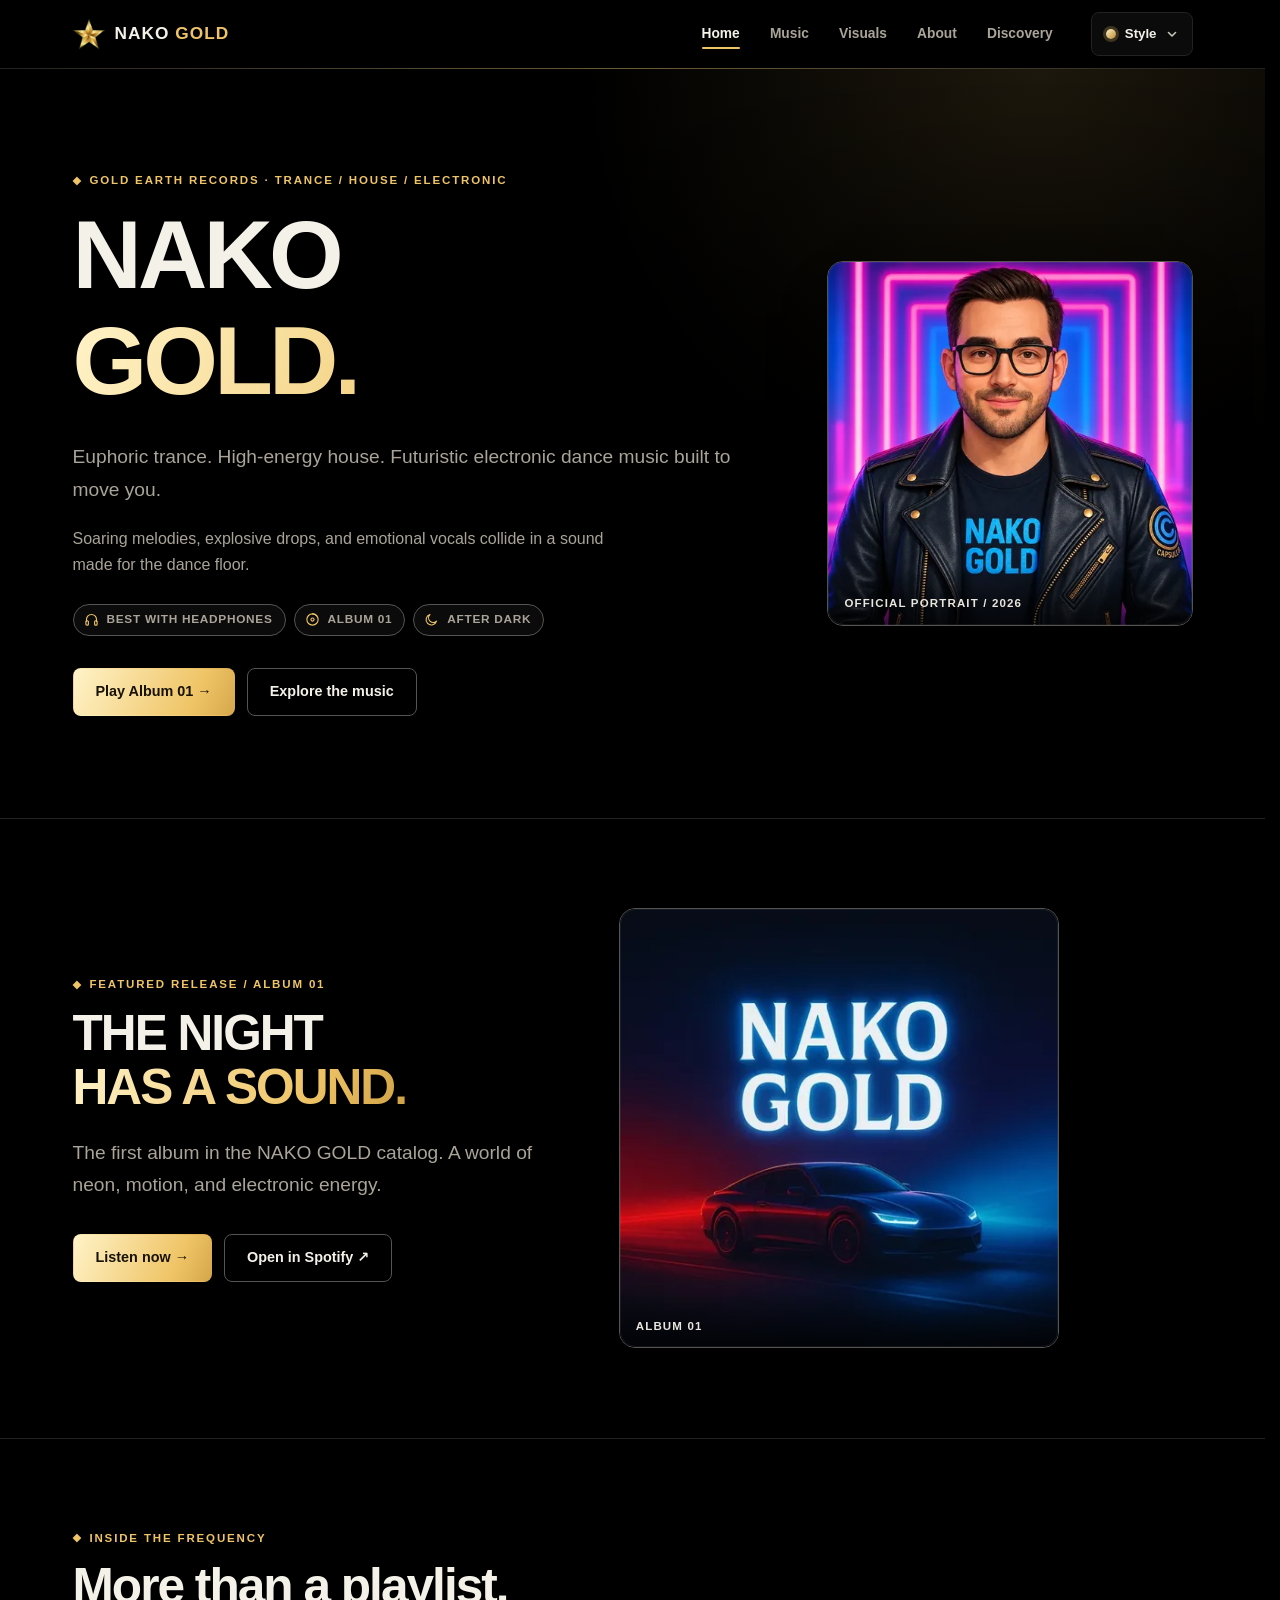
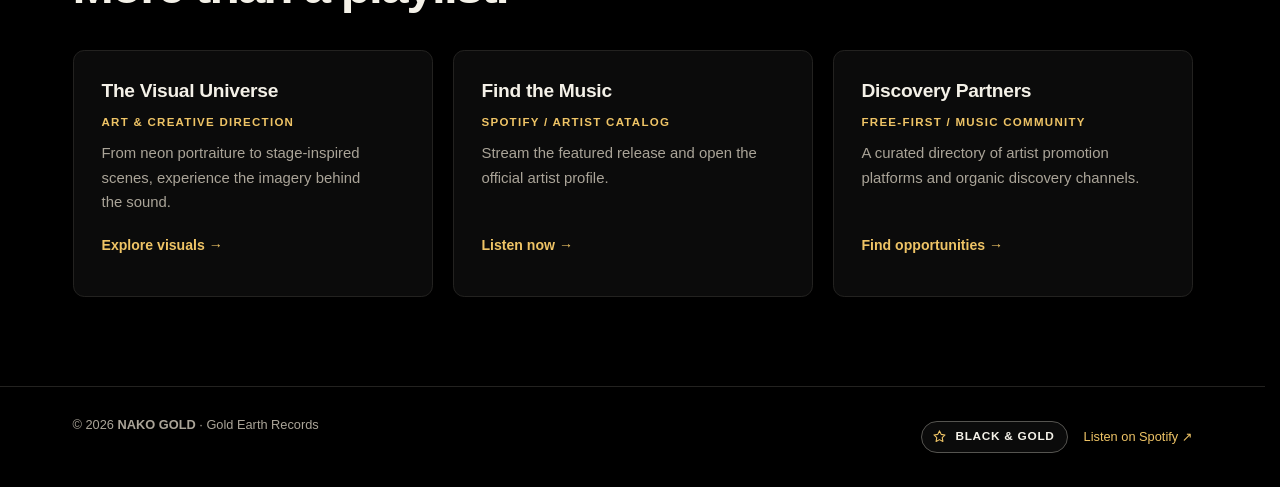
==== commit 1da070dd: "Align theme-color and manifest with the true-black base Co-Authored-By: Claude Sonnet 5.5 <noreply@a" ====
--- a/index.html
+++ b/index.html
@@ -1,4 +1,4 @@
-<!doctype html><html lang="en" data-theme="gold"><head><meta charset="utf-8"><meta name="viewport" content="width=device-width,initial-scale=1"><meta name="theme-color" content="#080808"><meta name="description" content="Euphoric trance, high-energy house, and immersive electronic dance music from NAKO GOLD / Gold Earth Records. Listen to Album 01 and explore the artist."><meta name="author" content="NAKO GOLD · Gold Earth Records"><meta name="keywords" content="NAKO GOLD, electronic dance music, trance, house music, EDM, euphoric trance, dance music, Gold Earth Records"><title>NAKO GOLD | Trance, House & Electronic Dance Music</title><link rel="canonical" href="https://sukonik.github.io/nakogold/"><meta property="og:type" content="website"><meta property="og:site_name" content="NAKO GOLD"><meta property="og:title" content="NAKO GOLD | Trance, House & Electronic Dance Music"><meta property="og:description" content="Euphoric trance, high-energy house, and immersive electronic dance music from NAKO GOLD / Gold Earth Records. Listen to Album 01 and explore the artist."><meta property="og:image" content="https://sukonik.github.io/nakogold/assets/brand/og-card.png"><meta property="og:url" content="https://sukonik.github.io/nakogold/"><meta name="twitter:card" content="summary_large_image"><meta name="twitter:title" content="NAKO GOLD | Trance, House & Electronic Dance Music"><meta name="twitter:description" content="Euphoric trance, high-energy house, and immersive electronic dance music from NAKO GOLD / Gold Earth Records. Listen to Album 01 and explore the artist."><meta name="twitter:image" content="https://sukonik.github.io/nakogold/assets/brand/og-card.png"><!--chrome:head--><link rel="icon" href="favicon.ico" sizes="any"><link rel="icon" type="image/png" sizes="16x16" href="assets/icons/favicon-16.png"><link rel="icon" type="image/png" sizes="32x32" href="assets/icons/favicon-32.png"><link rel="icon" type="image/png" sizes="48x48" href="assets/icons/favicon-48.png"><link rel="apple-touch-icon" href="assets/icons/apple-touch-icon.png"><link rel="manifest" href="manifest.webmanifest"><link rel="stylesheet" href="css/v4-tokens.css?v=4.0.0"><link rel="stylesheet" href="css/v4-base.css?v=4.0.0"><link rel="stylesheet" href="css/v4-components.css?v=4.0.0"><link rel="stylesheet" href="css/v4-responsive.css?v=4.0.0"><script>try{const t=localStorage.getItem("nako-theme");if(["gold","trance","house","techno","pulsewave","synthpop","eurodance","nightdrive"].includes(t))document.documentElement.dataset.theme=t}catch(_){}</script><noscript><style>.mobile-panel{visibility:visible;opacity:1;transform:none;position:static}.menu-toggle,.style-wrap{display:none!important}</style></noscript><!--/chrome:head--><script type="application/ld+json">{"@context":"https://schema.org","@type":"MusicGroup","name":"NAKO GOLD","alternateName":"Nako Gold","description":"NAKO GOLD blends euphoric trance, high-energy house, hard-hitting EDM, futuristic synths, explosive drops and emotional vocals.","genre":["Trance","House","Electronic Dance Music","Techno","Eurodance"],"url":"https://sukonik.github.io/nakogold/","image":"https://sukonik.github.io/nakogold/assets/images/nako-gold/artist-portrait.webp","sameAs":["https://open.spotify.com/artist/6n4s5S0cGiMsW4oJvIwU2L"]}</script></head><body><!--chrome:header--><svg width="0" height="0" style="position:absolute" aria-hidden="true" focusable="false"><symbol id="i-headphones" viewBox="0 0 24 24" fill="none" stroke="currentColor" stroke-width="1.8" stroke-linecap="round" stroke-linejoin="round"><path d="M4 15v-3a8 8 0 0 1 16 0v3"/><rect x="3" y="14" width="4" height="7" rx="1.5"/><rect x="17" y="14" width="4" height="7" rx="1.5"/></symbol><symbol id="i-cd" viewBox="0 0 24 24" fill="none" stroke="currentColor" stroke-width="1.8" stroke-linecap="round" stroke-linejoin="round"><circle cx="12" cy="12" r="9"/><circle cx="12" cy="12" r="2.5"/><path d="M12 3a9 9 0 0 1 7 3.4"/></symbol><symbol id="i-star" viewBox="0 0 24 24" fill="none" stroke="currentColor" stroke-width="1.8" stroke-linecap="round" stroke-linejoin="round"><path d="m12 3 2.7 5.6 6.1.9-4.4 4.3 1 6.1L12 17l-5.4 2.9 1-6.1L3.2 9.5l6.1-.9z"/></symbol><symbol id="i-moon" viewBox="0 0 24 24" fill="none" stroke="currentColor" stroke-width="1.8" stroke-linecap="round" stroke-linejoin="round"><path d="M20 14.5A8.5 8.5 0 1 1 9.5 4a7 7 0 0 0 10.5 10.5z"/></symbol><symbol id="i-planet" viewBox="0 0 24 24" fill="none" stroke="currentColor" stroke-width="1.8" stroke-linecap="round" stroke-linejoin="round"><circle cx="12" cy="12" r="5"/><ellipse cx="12" cy="12" rx="10" ry="3.5" transform="rotate(-20 12 12)"/></symbol><symbol id="i-wave" viewBox="0 0 24 24" fill="none" stroke="currentColor" stroke-width="1.8" stroke-linecap="round" stroke-linejoin="round"><path d="M3 12h2l2-6 3 12 3-9 2 6 2-3h4"/></symbol><symbol id="i-sparkle" viewBox="0 0 24 24" fill="none" stroke="currentColor" stroke-width="1.8" stroke-linecap="round" stroke-linejoin="round"><path d="M12 3v5M12 16v5M3 12h5M16 12h5M6.2 6.2l2.6 2.6M15.2 15.2l2.6 2.6M17.8 6.2l-2.6 2.6M8.8 15.2l-2.6 2.6"/></symbol><symbol id="i-bolt" viewBox="0 0 24 24" fill="none" stroke="currentColor" stroke-width="1.8" stroke-linecap="round" stroke-linejoin="round"><path d="M13 3 5 13h6l-1 8 8-10h-6z"/></symbol></svg><a class="skip-link" href="#main">Skip to content</a>
+<!doctype html><html lang="en" data-theme="gold"><head><meta charset="utf-8"><meta name="viewport" content="width=device-width,initial-scale=1"><meta name="theme-color" content="#000000"><meta name="description" content="Euphoric trance, high-energy house, and immersive electronic dance music from NAKO GOLD / Gold Earth Records. Listen to Album 01 and explore the artist."><meta name="author" content="NAKO GOLD · Gold Earth Records"><meta name="keywords" content="NAKO GOLD, electronic dance music, trance, house music, EDM, euphoric trance, dance music, Gold Earth Records"><title>NAKO GOLD | Trance, House & Electronic Dance Music</title><link rel="canonical" href="https://sukonik.github.io/nakogold/"><meta property="og:type" content="website"><meta property="og:site_name" content="NAKO GOLD"><meta property="og:title" content="NAKO GOLD | Trance, House & Electronic Dance Music"><meta property="og:description" content="Euphoric trance, high-energy house, and immersive electronic dance music from NAKO GOLD / Gold Earth Records. Listen to Album 01 and explore the artist."><meta property="og:image" content="https://sukonik.github.io/nakogold/assets/brand/og-card.png"><meta property="og:url" content="https://sukonik.github.io/nakogold/"><meta name="twitter:card" content="summary_large_image"><meta name="twitter:title" content="NAKO GOLD | Trance, House & Electronic Dance Music"><meta name="twitter:description" content="Euphoric trance, high-energy house, and immersive electronic dance music from NAKO GOLD / Gold Earth Records. Listen to Album 01 and explore the artist."><meta name="twitter:image" content="https://sukonik.github.io/nakogold/assets/brand/og-card.png"><!--chrome:head--><link rel="icon" href="favicon.ico" sizes="any"><link rel="icon" type="image/png" sizes="16x16" href="assets/icons/favicon-16.png"><link rel="icon" type="image/png" sizes="32x32" href="assets/icons/favicon-32.png"><link rel="icon" type="image/png" sizes="48x48" href="assets/icons/favicon-48.png"><link rel="apple-touch-icon" href="assets/icons/apple-touch-icon.png"><link rel="manifest" href="manifest.webmanifest"><link rel="stylesheet" href="css/v4-tokens.css?v=4.0.0"><link rel="stylesheet" href="css/v4-base.css?v=4.0.0"><link rel="stylesheet" href="css/v4-components.css?v=4.0.0"><link rel="stylesheet" href="css/v4-responsive.css?v=4.0.0"><script>try{const t=localStorage.getItem("nako-theme");if(["gold","trance","house","techno","pulsewave","synthpop","eurodance","nightdrive"].includes(t))document.documentElement.dataset.theme=t}catch(_){}</script><noscript><style>.mobile-panel{visibility:visible;opacity:1;transform:none;position:static}.menu-toggle,.style-wrap{display:none!important}</style></noscript><!--/chrome:head--><script type="application/ld+json">{"@context":"https://schema.org","@type":"MusicGroup","name":"NAKO GOLD","alternateName":"Nako Gold","description":"NAKO GOLD blends euphoric trance, high-energy house, hard-hitting EDM, futuristic synths, explosive drops and emotional vocals.","genre":["Trance","House","Electronic Dance Music","Techno","Eurodance"],"url":"https://sukonik.github.io/nakogold/","image":"https://sukonik.github.io/nakogold/assets/images/nako-gold/artist-portrait.webp","sameAs":["https://open.spotify.com/artist/6n4s5S0cGiMsW4oJvIwU2L"]}</script></head><body><!--chrome:header--><svg width="0" height="0" style="position:absolute" aria-hidden="true" focusable="false"><symbol id="i-headphones" viewBox="0 0 24 24" fill="none" stroke="currentColor" stroke-width="1.8" stroke-linecap="round" stroke-linejoin="round"><path d="M4 15v-3a8 8 0 0 1 16 0v3"/><rect x="3" y="14" width="4" height="7" rx="1.5"/><rect x="17" y="14" width="4" height="7" rx="1.5"/></symbol><symbol id="i-cd" viewBox="0 0 24 24" fill="none" stroke="currentColor" stroke-width="1.8" stroke-linecap="round" stroke-linejoin="round"><circle cx="12" cy="12" r="9"/><circle cx="12" cy="12" r="2.5"/><path d="M12 3a9 9 0 0 1 7 3.4"/></symbol><symbol id="i-star" viewBox="0 0 24 24" fill="none" stroke="currentColor" stroke-width="1.8" stroke-linecap="round" stroke-linejoin="round"><path d="m12 3 2.7 5.6 6.1.9-4.4 4.3 1 6.1L12 17l-5.4 2.9 1-6.1L3.2 9.5l6.1-.9z"/></symbol><symbol id="i-moon" viewBox="0 0 24 24" fill="none" stroke="currentColor" stroke-width="1.8" stroke-linecap="round" stroke-linejoin="round"><path d="M20 14.5A8.5 8.5 0 1 1 9.5 4a7 7 0 0 0 10.5 10.5z"/></symbol><symbol id="i-planet" viewBox="0 0 24 24" fill="none" stroke="currentColor" stroke-width="1.8" stroke-linecap="round" stroke-linejoin="round"><circle cx="12" cy="12" r="5"/><ellipse cx="12" cy="12" rx="10" ry="3.5" transform="rotate(-20 12 12)"/></symbol><symbol id="i-wave" viewBox="0 0 24 24" fill="none" stroke="currentColor" stroke-width="1.8" stroke-linecap="round" stroke-linejoin="round"><path d="M3 12h2l2-6 3 12 3-9 2 6 2-3h4"/></symbol><symbol id="i-sparkle" viewBox="0 0 24 24" fill="none" stroke="currentColor" stroke-width="1.8" stroke-linecap="round" stroke-linejoin="round"><path d="M12 3v5M12 16v5M3 12h5M16 12h5M6.2 6.2l2.6 2.6M15.2 15.2l2.6 2.6M17.8 6.2l-2.6 2.6M8.8 15.2l-2.6 2.6"/></symbol><symbol id="i-bolt" viewBox="0 0 24 24" fill="none" stroke="currentColor" stroke-width="1.8" stroke-linecap="round" stroke-linejoin="round"><path d="M13 3 5 13h6l-1 8 8-10h-6z"/></symbol></svg><a class="skip-link" href="#main">Skip to content</a>
 <header class="site-header" data-header>
 <div class="container nav-shell">
 <a class="brand" href="index.html" aria-label="NAKO GOLD home"><img src="assets/brand/star-96.webp" width="32" height="32" alt=""><span>NAKO <strong>GOLD</strong></span></a>
--- a/css/v4-components.css
+++ b/css/v4-components.css
@@ -6,7 +6,7 @@
 .site-header.is-scrolled{border-color:var(--line-strong);box-shadow:0 10px 24px rgba(0,0,0,.5)}
 .nav-shell{display:flex;align-items:center;gap:clamp(12px,2vw,24px);height:var(--header-h)}
 .brand{display:inline-flex;align-items:center;gap:10px;min-height:44px;min-width:0;white-space:nowrap;font-size:1.08rem;font-weight:830;letter-spacing:.06em}
-.brand img{width:32px;height:32px;flex:none;filter:drop-shadow(0 1px 4px rgba(0,0,0,.6))}
+.brand img{width:32px;height:32px;flex:none;border-radius:8px}
 .brand strong{color:var(--accent)}
 .primary-nav{display:flex;gap:2px;align-items:center;margin-left:auto}
 .primary-nav a{position:relative;display:inline-flex;align-items:center;min-height:44px;padding:0 clamp(10px,1.1vw,16px);color:var(--muted);font-size:.86rem;font-weight:650;border-radius:var(--radius-sm);transition:color var(--dur)}
@@ -167,7 +167,7 @@
 .theme-fade body,.theme-fade .site-header,.theme-fade .card,.theme-fade .frame,.theme-fade .button,.theme-fade .player{transition:background-color .28s ease,border-color .28s ease,color .28s ease}
 .theme-fade h1 .accent,.theme-fade .hero h1 span{animation:sheen-sweep .9s var(--ease)}
 @keyframes sheen-sweep{from{background-position:100% 0}to{background-position:0 0}}
-.lost-mark{width:72px;height:72px;margin-bottom:var(--space-5);filter:drop-shadow(0 4px 14px rgba(0,0,0,.7))}
+.lost-mark{width:64px;height:64px;margin-bottom:var(--space-5)}
 
 /* Spotify poster: the real embed loads on first click, so the page carries no iframe until you want it. */
 .player-poster{position:absolute;inset:0;z-index:1;display:grid;grid-template-columns:minmax(0,auto) minmax(0,1fr);align-items:center;gap:clamp(24px,5vw,56px);padding:clamp(16px,3vw,32px);border:0;background:var(--surface);color:var(--ink);text-align:left;overflow:hidden}
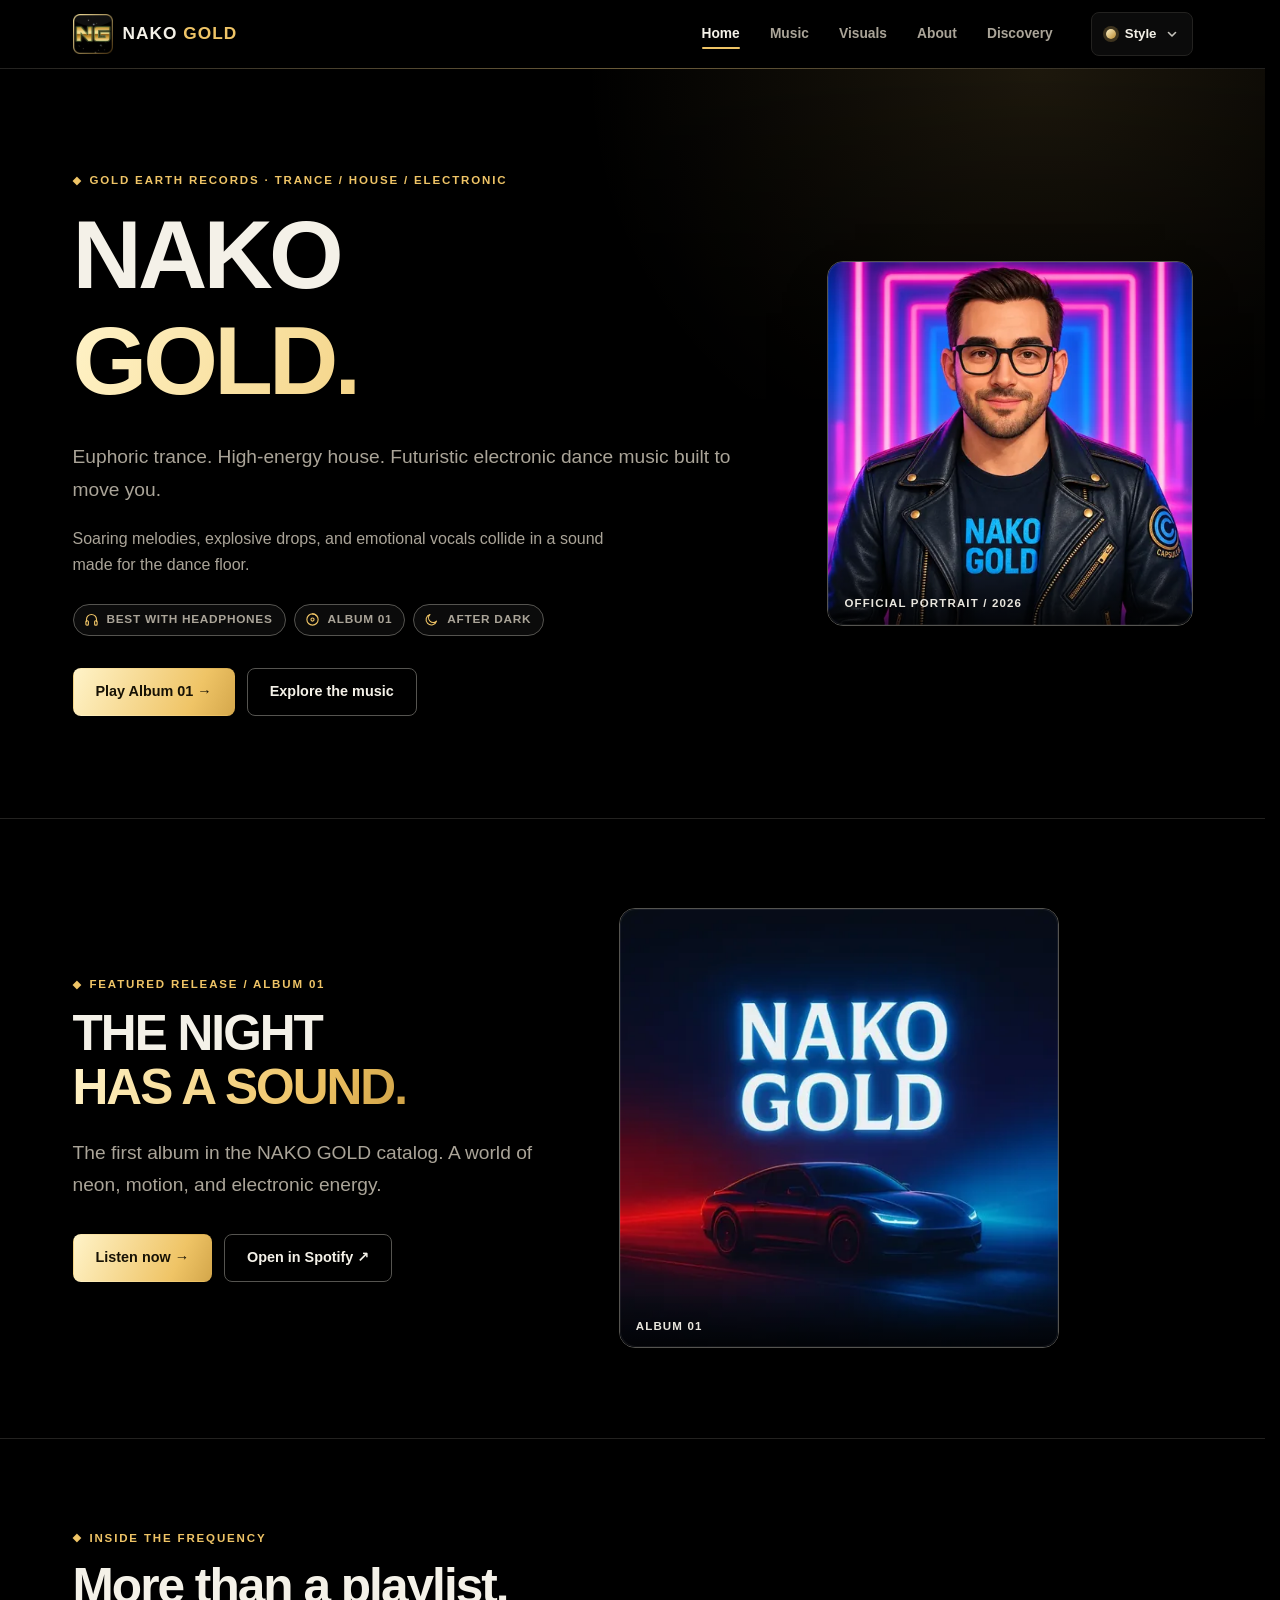
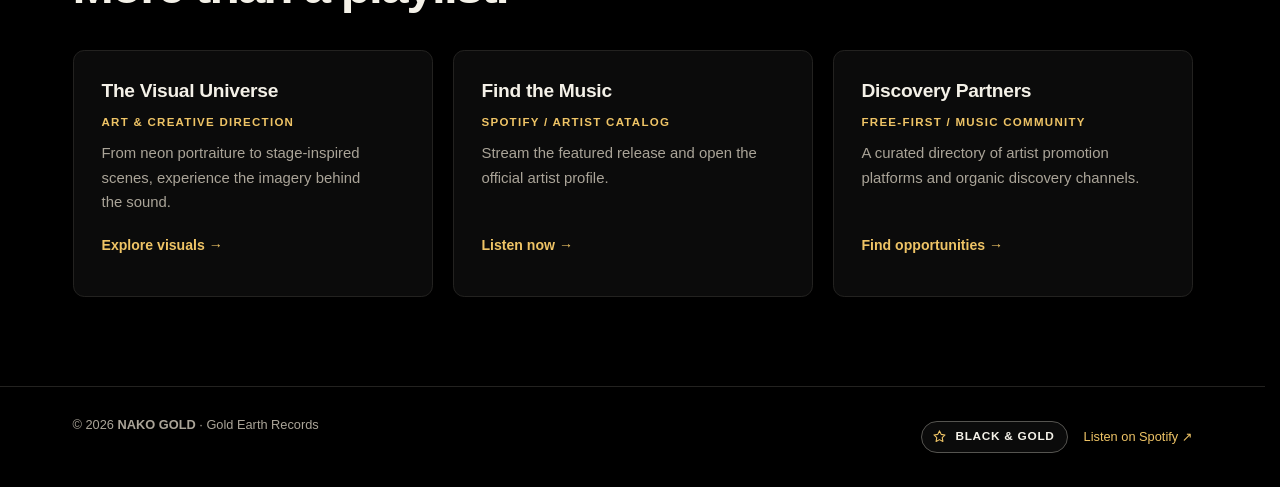
==== commit 764a75b8: "Use the NG star-space tile as the NAKO GOLD logo (header and 404) Header mark is the approved tile a" ====
--- a/index.html
+++ b/index.html
@@ -1,7 +1,7 @@
 <!doctype html><html lang="en" data-theme="gold"><head><meta charset="utf-8"><meta name="viewport" content="width=device-width,initial-scale=1"><meta name="theme-color" content="#000000"><meta name="description" content="Euphoric trance, high-energy house, and immersive electronic dance music from NAKO GOLD / Gold Earth Records. Listen to Album 01 and explore the artist."><meta name="author" content="NAKO GOLD · Gold Earth Records"><meta name="keywords" content="NAKO GOLD, electronic dance music, trance, house music, EDM, euphoric trance, dance music, Gold Earth Records"><title>NAKO GOLD | Trance, House & Electronic Dance Music</title><link rel="canonical" href="https://sukonik.github.io/nakogold/"><meta property="og:type" content="website"><meta property="og:site_name" content="NAKO GOLD"><meta property="og:title" content="NAKO GOLD | Trance, House & Electronic Dance Music"><meta property="og:description" content="Euphoric trance, high-energy house, and immersive electronic dance music from NAKO GOLD / Gold Earth Records. Listen to Album 01 and explore the artist."><meta property="og:image" content="https://sukonik.github.io/nakogold/assets/brand/og-card.png"><meta property="og:url" content="https://sukonik.github.io/nakogold/"><meta name="twitter:card" content="summary_large_image"><meta name="twitter:title" content="NAKO GOLD | Trance, House & Electronic Dance Music"><meta name="twitter:description" content="Euphoric trance, high-energy house, and immersive electronic dance music from NAKO GOLD / Gold Earth Records. Listen to Album 01 and explore the artist."><meta name="twitter:image" content="https://sukonik.github.io/nakogold/assets/brand/og-card.png"><!--chrome:head--><link rel="icon" href="favicon.ico" sizes="any"><link rel="icon" type="image/png" sizes="16x16" href="assets/icons/favicon-16.png"><link rel="icon" type="image/png" sizes="32x32" href="assets/icons/favicon-32.png"><link rel="icon" type="image/png" sizes="48x48" href="assets/icons/favicon-48.png"><link rel="apple-touch-icon" href="assets/icons/apple-touch-icon.png"><link rel="manifest" href="manifest.webmanifest"><link rel="stylesheet" href="css/v4-tokens.css?v=4.0.0"><link rel="stylesheet" href="css/v4-base.css?v=4.0.0"><link rel="stylesheet" href="css/v4-components.css?v=4.0.0"><link rel="stylesheet" href="css/v4-responsive.css?v=4.0.0"><script>try{const t=localStorage.getItem("nako-theme");if(["gold","trance","house","techno","pulsewave","synthpop","eurodance","nightdrive"].includes(t))document.documentElement.dataset.theme=t}catch(_){}</script><noscript><style>.mobile-panel{visibility:visible;opacity:1;transform:none;position:static}.menu-toggle,.style-wrap{display:none!important}</style></noscript><!--/chrome:head--><script type="application/ld+json">{"@context":"https://schema.org","@type":"MusicGroup","name":"NAKO GOLD","alternateName":"Nako Gold","description":"NAKO GOLD blends euphoric trance, high-energy house, hard-hitting EDM, futuristic synths, explosive drops and emotional vocals.","genre":["Trance","House","Electronic Dance Music","Techno","Eurodance"],"url":"https://sukonik.github.io/nakogold/","image":"https://sukonik.github.io/nakogold/assets/images/nako-gold/artist-portrait.webp","sameAs":["https://open.spotify.com/artist/6n4s5S0cGiMsW4oJvIwU2L"]}</script></head><body><!--chrome:header--><svg width="0" height="0" style="position:absolute" aria-hidden="true" focusable="false"><symbol id="i-headphones" viewBox="0 0 24 24" fill="none" stroke="currentColor" stroke-width="1.8" stroke-linecap="round" stroke-linejoin="round"><path d="M4 15v-3a8 8 0 0 1 16 0v3"/><rect x="3" y="14" width="4" height="7" rx="1.5"/><rect x="17" y="14" width="4" height="7" rx="1.5"/></symbol><symbol id="i-cd" viewBox="0 0 24 24" fill="none" stroke="currentColor" stroke-width="1.8" stroke-linecap="round" stroke-linejoin="round"><circle cx="12" cy="12" r="9"/><circle cx="12" cy="12" r="2.5"/><path d="M12 3a9 9 0 0 1 7 3.4"/></symbol><symbol id="i-star" viewBox="0 0 24 24" fill="none" stroke="currentColor" stroke-width="1.8" stroke-linecap="round" stroke-linejoin="round"><path d="m12 3 2.7 5.6 6.1.9-4.4 4.3 1 6.1L12 17l-5.4 2.9 1-6.1L3.2 9.5l6.1-.9z"/></symbol><symbol id="i-moon" viewBox="0 0 24 24" fill="none" stroke="currentColor" stroke-width="1.8" stroke-linecap="round" stroke-linejoin="round"><path d="M20 14.5A8.5 8.5 0 1 1 9.5 4a7 7 0 0 0 10.5 10.5z"/></symbol><symbol id="i-planet" viewBox="0 0 24 24" fill="none" stroke="currentColor" stroke-width="1.8" stroke-linecap="round" stroke-linejoin="round"><circle cx="12" cy="12" r="5"/><ellipse cx="12" cy="12" rx="10" ry="3.5" transform="rotate(-20 12 12)"/></symbol><symbol id="i-wave" viewBox="0 0 24 24" fill="none" stroke="currentColor" stroke-width="1.8" stroke-linecap="round" stroke-linejoin="round"><path d="M3 12h2l2-6 3 12 3-9 2 6 2-3h4"/></symbol><symbol id="i-sparkle" viewBox="0 0 24 24" fill="none" stroke="currentColor" stroke-width="1.8" stroke-linecap="round" stroke-linejoin="round"><path d="M12 3v5M12 16v5M3 12h5M16 12h5M6.2 6.2l2.6 2.6M15.2 15.2l2.6 2.6M17.8 6.2l-2.6 2.6M8.8 15.2l-2.6 2.6"/></symbol><symbol id="i-bolt" viewBox="0 0 24 24" fill="none" stroke="currentColor" stroke-width="1.8" stroke-linecap="round" stroke-linejoin="round"><path d="M13 3 5 13h6l-1 8 8-10h-6z"/></symbol></svg><a class="skip-link" href="#main">Skip to content</a>
 <header class="site-header" data-header>
 <div class="container nav-shell">
-<a class="brand" href="index.html" aria-label="NAKO GOLD home"><img src="assets/brand/star-96.webp" width="32" height="32" alt=""><span>NAKO <strong>GOLD</strong></span></a>
+<a class="brand" href="index.html" aria-label="NAKO GOLD home"><img src="assets/brand/ng-tile-192.webp" width="40" height="40" alt=""><span>NAKO <strong>GOLD</strong></span></a>
 <nav class="primary-nav" aria-label="Primary"><a href="index.html" aria-current="page">Home</a><a href="music.html">Music</a><a href="visuals.html">Visuals</a><a href="about.html">About</a><a href="marketing.html">Discovery</a></nav>
 <div class="header-controls">
 <div class="style-wrap">
--- a/css/v4-components.css
+++ b/css/v4-components.css
@@ -6,7 +6,7 @@
 .site-header.is-scrolled{border-color:var(--line-strong);box-shadow:0 10px 24px rgba(0,0,0,.5)}
 .nav-shell{display:flex;align-items:center;gap:clamp(12px,2vw,24px);height:var(--header-h)}
 .brand{display:inline-flex;align-items:center;gap:10px;min-height:44px;min-width:0;white-space:nowrap;font-size:1.08rem;font-weight:830;letter-spacing:.06em}
-.brand img{width:32px;height:32px;flex:none;border-radius:8px}
+.brand img{width:40px;height:40px;flex:none}
 .brand strong{color:var(--accent)}
 .primary-nav{display:flex;gap:2px;align-items:center;margin-left:auto}
 .primary-nav a{position:relative;display:inline-flex;align-items:center;min-height:44px;padding:0 clamp(10px,1.1vw,16px);color:var(--muted);font-size:.86rem;font-weight:650;border-radius:var(--radius-sm);transition:color var(--dur)}
@@ -167,7 +167,7 @@
 .theme-fade body,.theme-fade .site-header,.theme-fade .card,.theme-fade .frame,.theme-fade .button,.theme-fade .player{transition:background-color .28s ease,border-color .28s ease,color .28s ease}
 .theme-fade h1 .accent,.theme-fade .hero h1 span{animation:sheen-sweep .9s var(--ease)}
 @keyframes sheen-sweep{from{background-position:100% 0}to{background-position:0 0}}
-.lost-mark{width:64px;height:64px;margin-bottom:var(--space-5)}
+.lost-mark{width:80px;height:80px;margin-bottom:var(--space-5)}
 
 /* Spotify poster: the real embed loads on first click, so the page carries no iframe until you want it. */
 .player-poster{position:absolute;inset:0;z-index:1;display:grid;grid-template-columns:minmax(0,auto) minmax(0,1fr);align-items:center;gap:clamp(24px,5vw,56px);padding:clamp(16px,3vw,32px);border:0;background:var(--surface);color:var(--ink);text-align:left;overflow:hidden}
